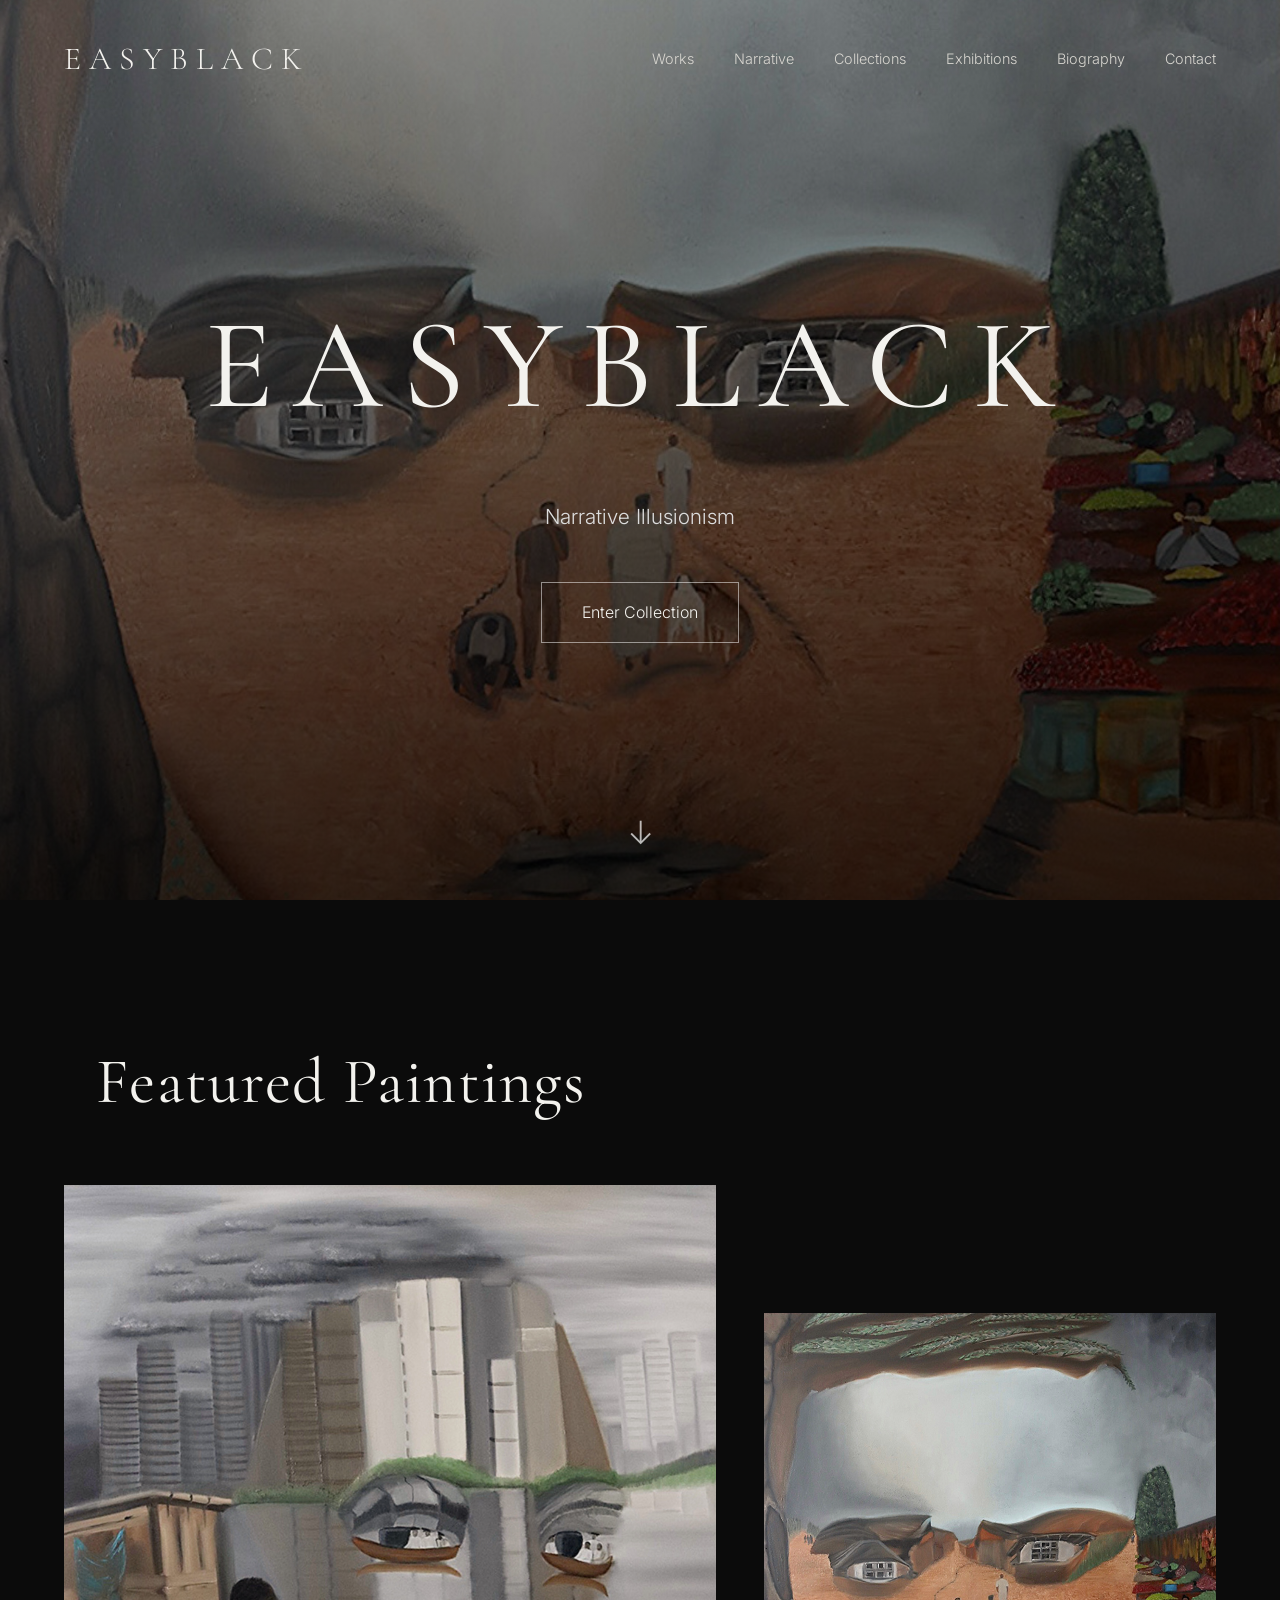
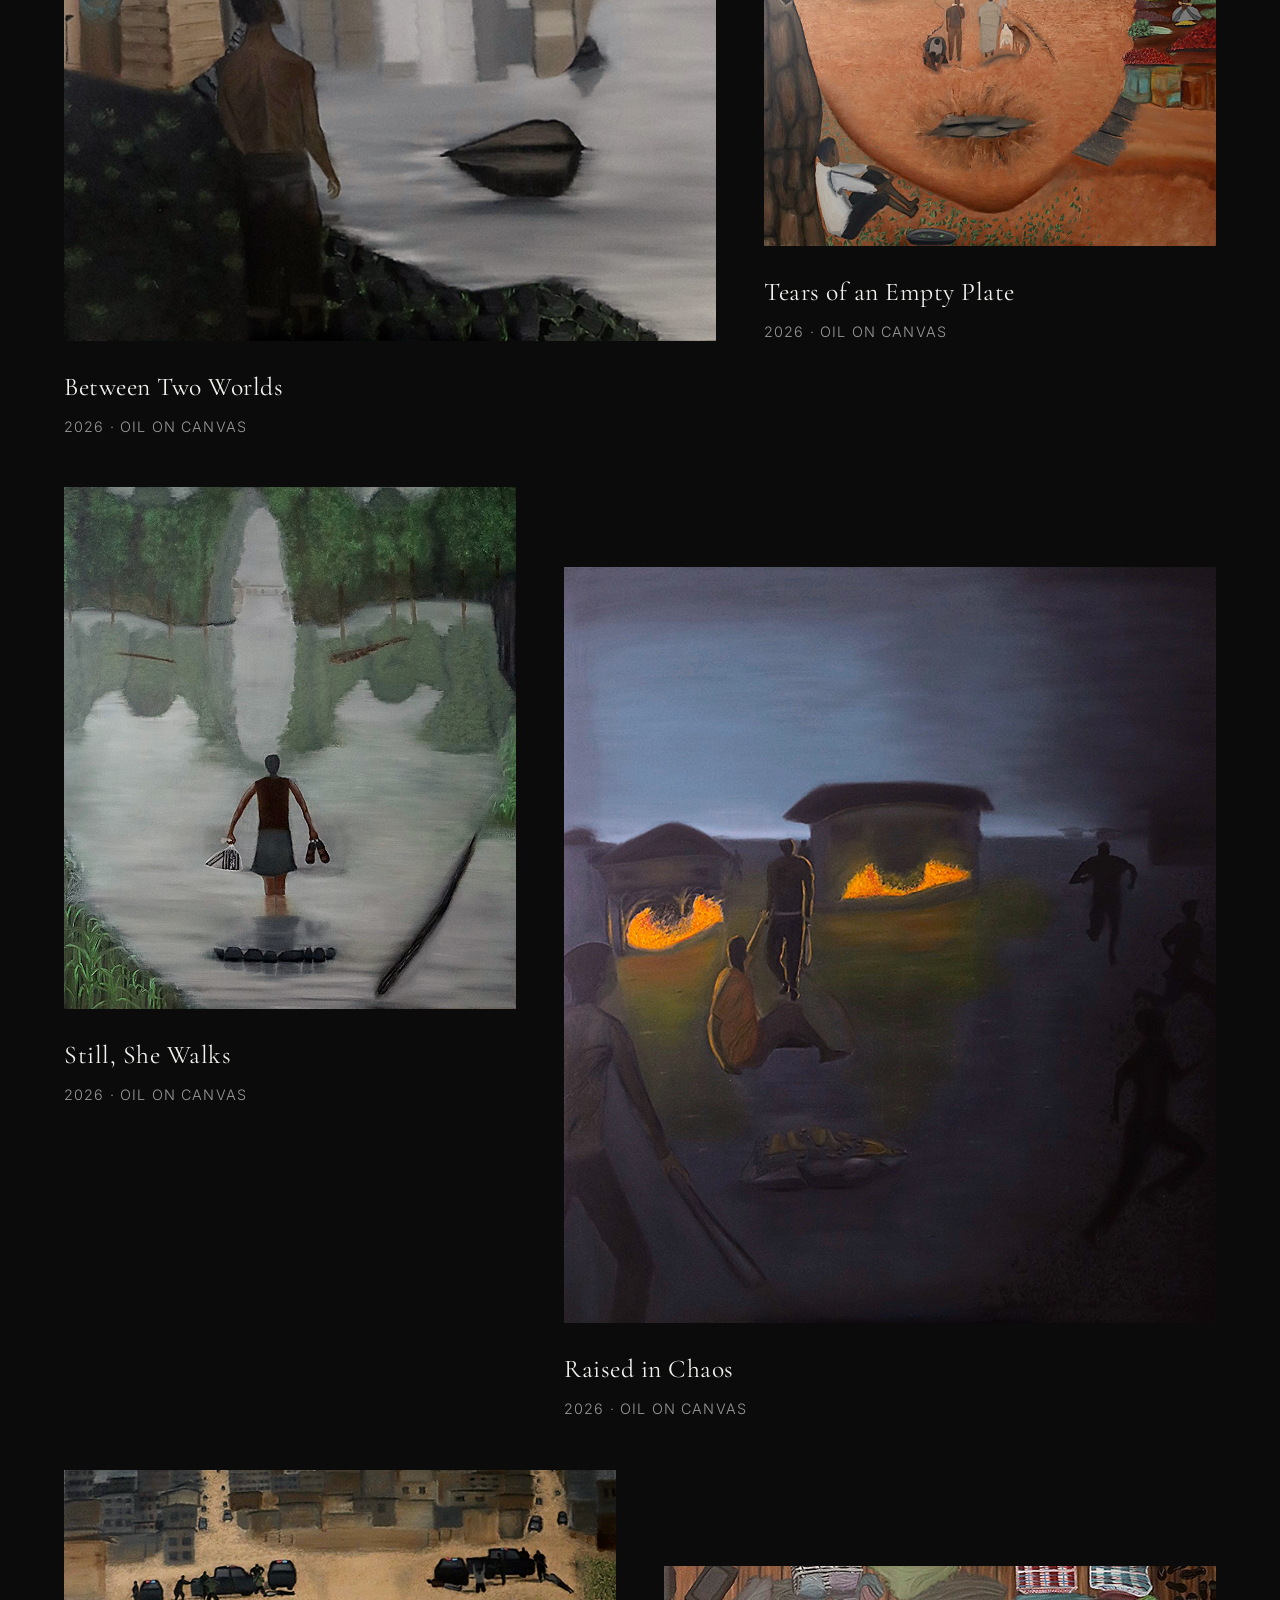
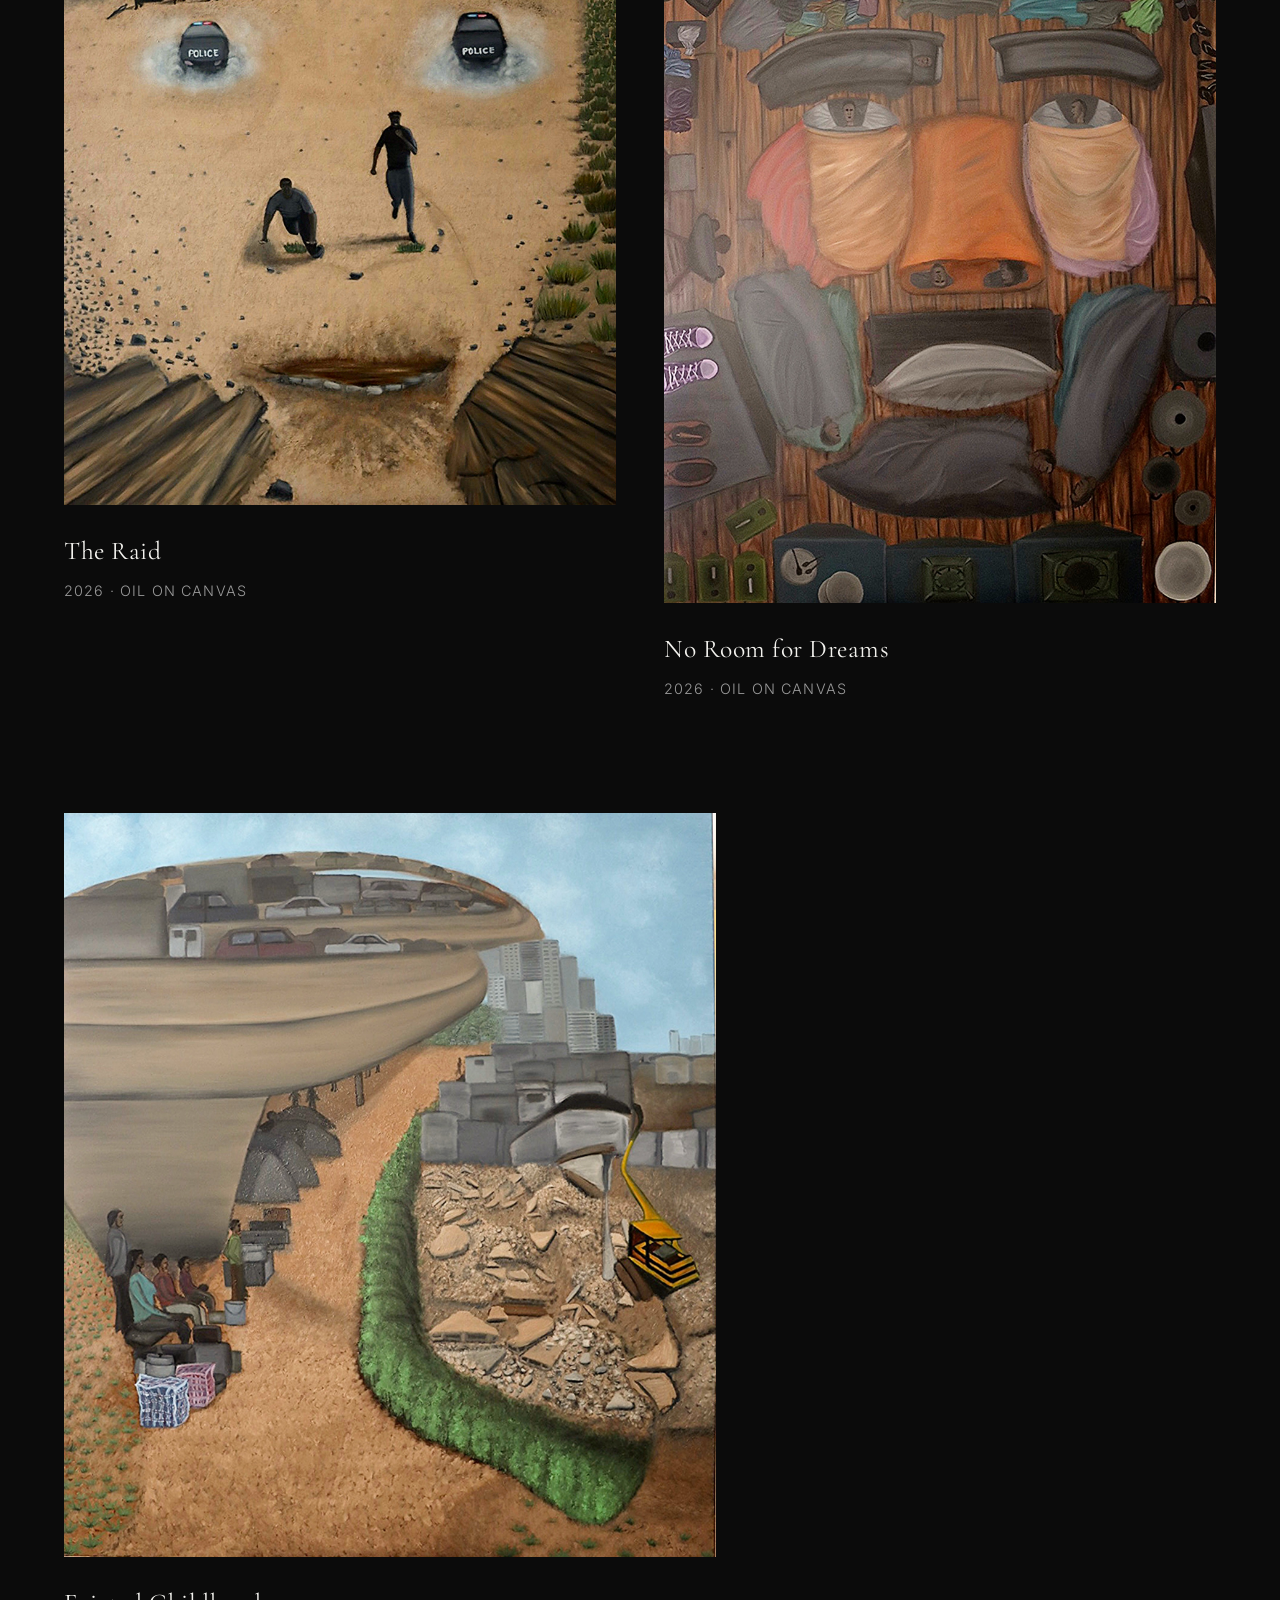
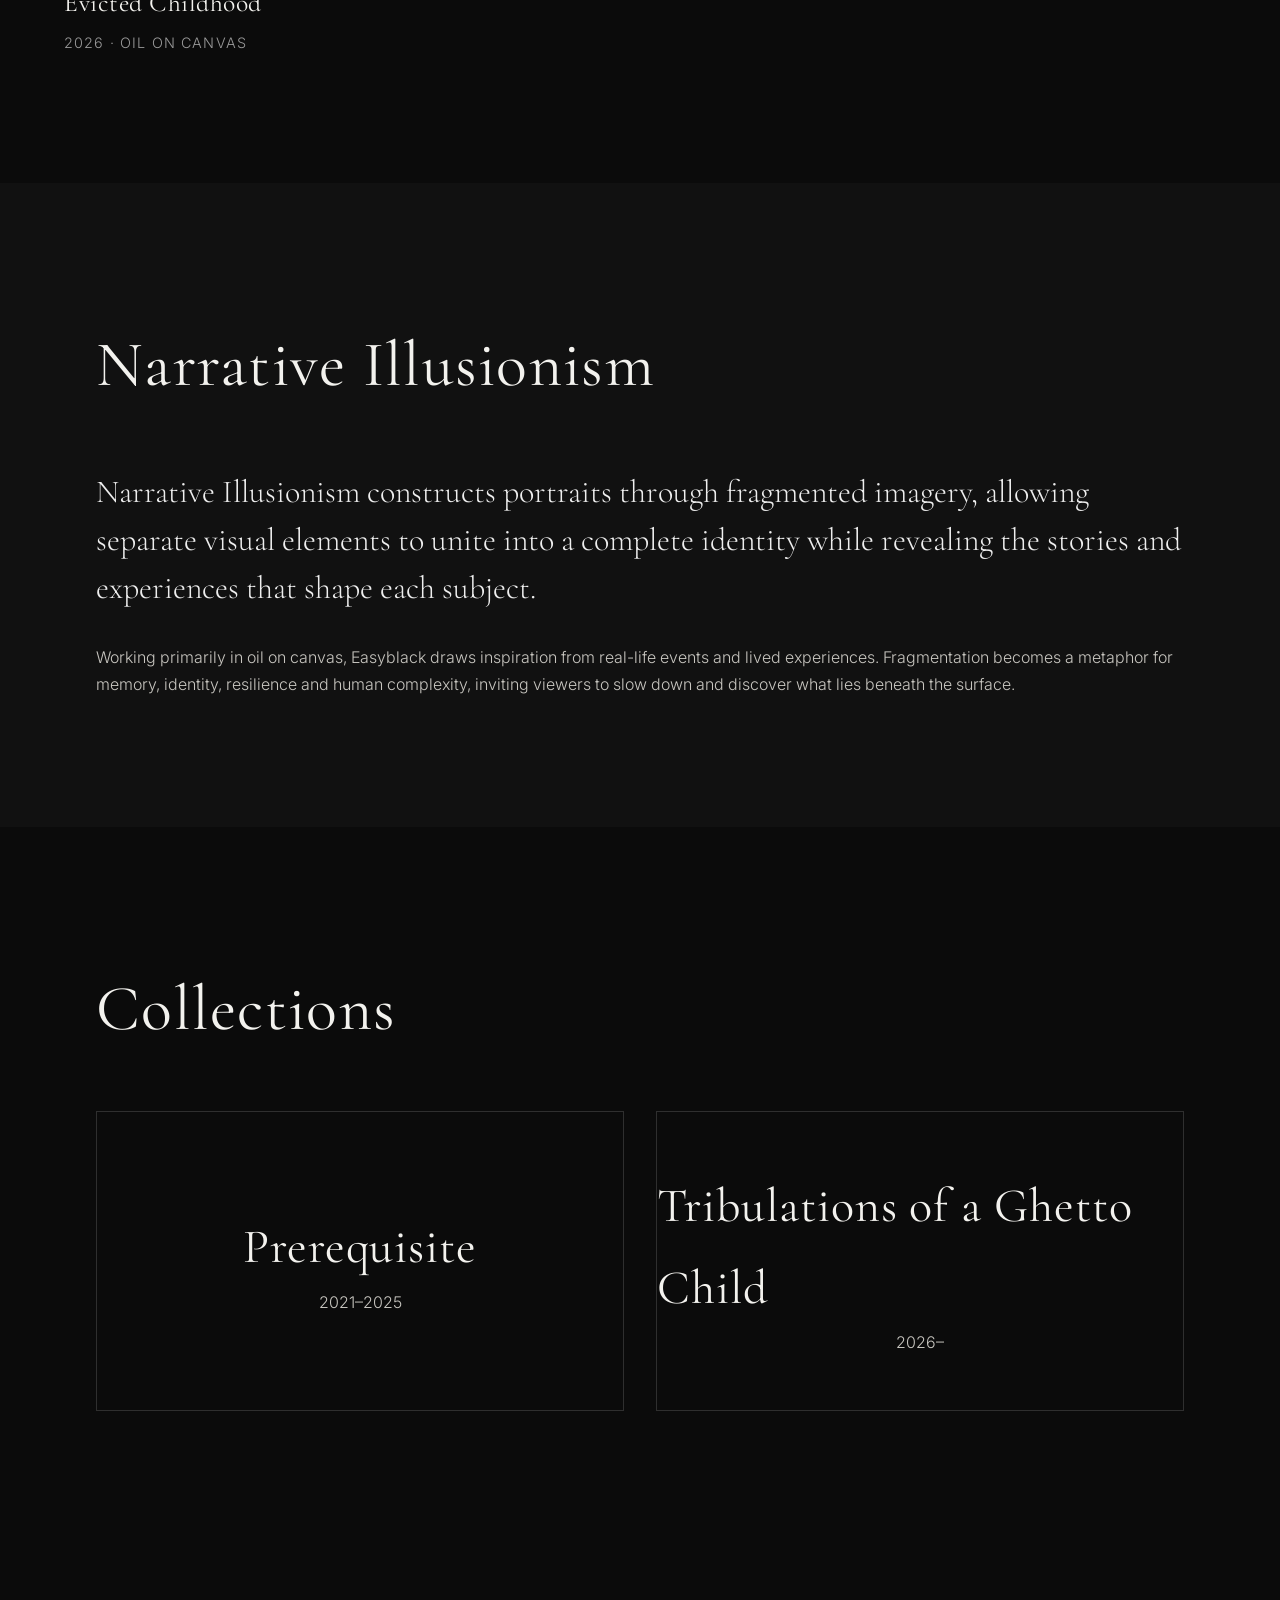
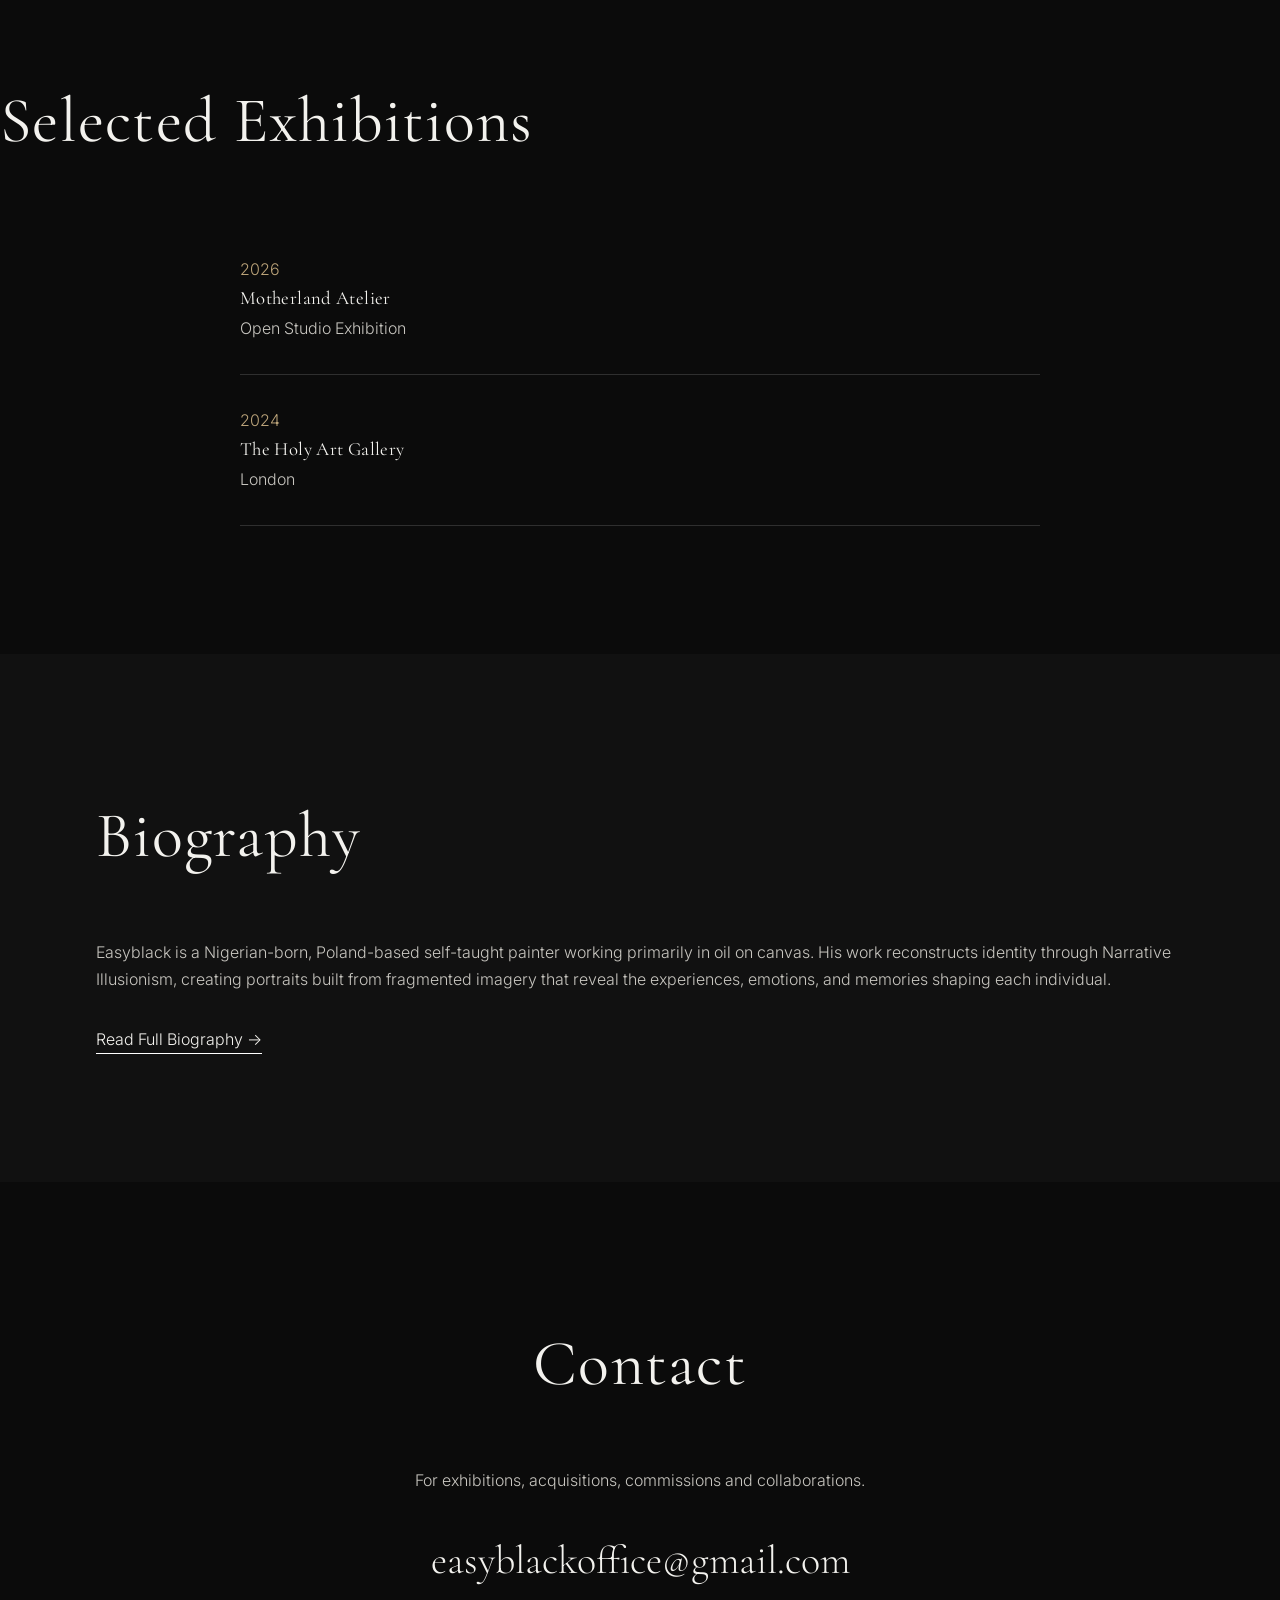
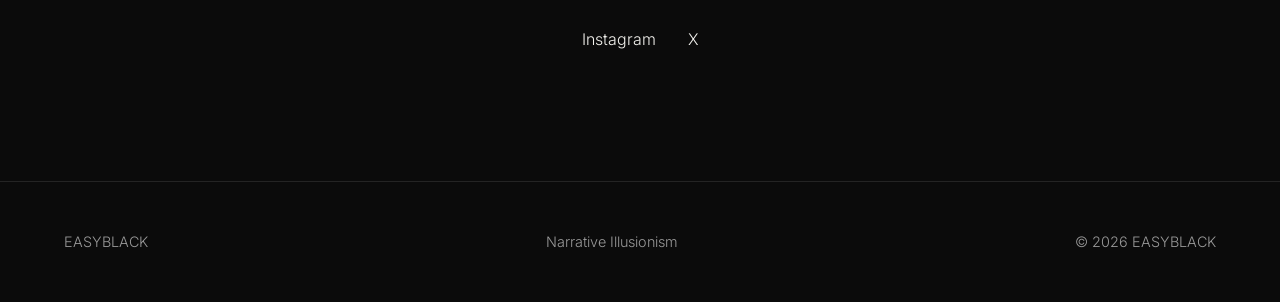
==== index.html @ 34eb658d "Add Open Graph metadata for social sharing" ====
<!DOCTYPE html>
<html lang="en">

<head>

    <meta charset="UTF-8">
    <meta name="viewport" content="width=device-width, initial-scale=1">

    <title>EASYBLACK | Narrative Illusionism</title>

    <meta name="description"
        content="Easyblack is a Nigerian-born, Poland-based contemporary painter whose practice explores identity through Narrative Illusionism.">

        <meta property="og:title"
content="EASYBLACK | Narrative Illusionism">

<meta property="og:description"
content="Explore the paintings of EASYBLACK, Nigerian-born artist and creator of Narrative Illusionism.">

<meta property="og:image"
content="https://easyblackoffice.com/assets/images/artist/easyblack-portrait.jpeg">

<meta property="og:url"
content="https://easyblackoffice.com">

<meta property="og:type"
content="website">


<meta name="twitter:card"
content="summary_large_image">

<meta name="twitter:title"
content="EASYBLACK | Narrative Illusionism">

<meta name="twitter:description"
content="Nigerian-born, Poland-based painter exploring identity, memory and human experience through oil on canvas.">

<meta name="twitter:image"
content="https://easyblackoffice.com/assets/images/artist/easyblack-portrait.jpeg">

    <meta name="author" content="Easyblack">

    <meta property="og:title" content="EASYBLACK">

    <meta property="og:description"
        content="Narrative Illusionism | Contemporary Oil Paintings">

    <meta property="og:image"
        content="assets/images/artworks/tribulations/tears-of-an-empty-plate.jpeg">

    <meta property="og:type" content="website">

    <link rel="preconnect" href="https://fonts.googleapis.com">

    <link rel="preconnect" href="https://fonts.gstatic.com" crossorigin>

    <link href="https://fonts.googleapis.com/css2?family=Cormorant+Garamond:wght@300;400;500;600;700&family=Inter:wght@300;400;500;600&display=swap"
        rel="stylesheet">

    <link rel="stylesheet" href="assets/css/style.css">

    <link rel="stylesheet" href="assets/css/gallery.css">

    <link rel="stylesheet" href="assets/css/animations.css">

    <link rel="stylesheet" href="assets/css/responsive.css">

</head>

<body>

<header class="site-header">

    <div class="header-inner">

        <a href="index.html" class="logo">
            EASYBLACK
        </a>

        <button class="menu-button" aria-label="Open Navigation">
            ☰
        </button>

        <nav class="main-nav">

            <a href="#featured">Works</a>

            <a href="#narrative">Narrative</a>

            <a href="#collections">Collections</a>

            <a href="#exhibitions">Exhibitions</a>

            <a href="#biography">Biography</a>

            <a href="#contact">Contact</a>

        </nav>

    </div>

</header>





<section class="hero">

    <picture>

        <source media="(max-width:700px)"
            srcset="assets/images/artworks/tribulations/tears-of-an-empty-plate.jpeg">

        <source media="(max-width:1200px)"
            srcset="assets/images/artworks/tribulations/tears-of-an-empty-plate.jpeg">

        <img
            src="assets/images/artworks/tribulations/tears-of-an-empty-plate.jpeg"
            alt="Tears of an Empty Plate by Easyblack">

    </picture>

    <div class="hero-overlay"></div>

    <div class="hero-content">

        <h1>EASYBLACK</h1>

        <p>Narrative Illusionism</p>

        <a href="#featured" class="hero-button">

            Enter Collection

        </a>

    </div>

</section>





<section
id="featured"
class="featured-section">

<div class="section-heading">

<h2>

Featured Paintings

</h2>

</div>

<div
id="featured-gallery"
class="featured-gallery">

<!-- generated automatically -->

</div>

</section>





<section
id="narrative"
class="narrative-section">

<div class="content">

<h2>

Narrative Illusionism

</h2>

<p class="lead">

Narrative Illusionism constructs portraits through fragmented imagery, allowing separate visual elements to unite into a complete identity while revealing the stories and experiences that shape each subject.

</p>

<p>

Working primarily in oil on canvas, Easyblack draws inspiration from real-life events and lived experiences. Fragmentation becomes a metaphor for memory, identity, resilience and human complexity, inviting viewers to slow down and discover what lies beneath the surface.

</p>

</div>

</section>





<section
id="collections"
class="collections-section">

<h2>

Collections

</h2>

<div class="collections-grid">

<a
class="collection-card"
href="collections/prerequisite.html">

<h3>

Prerequisite

</h3>

<p>

2021–2025

</p>

</a>

<a
class="collection-card"
href="collections/tribulations.html">

<h3>

Tribulations of a Ghetto Child

</h3>

<p>

2026–

</p>

</a>

</div>

</section>





<section
id="exhibitions"
class="exhibitions-section">

<h2>

Selected Exhibitions

</h2>

<div class="timeline">

<div class="timeline-item">

<span>2026</span>

<h3>

Motherland Atelier

</h3>

<p>

Open Studio Exhibition

</p>

</div>

<div class="timeline-item">

<span>2024</span>

<h3>

The Holy Art Gallery

</h3>

<p>

London

</p>

</div>

</div>

</section>





<section
id="biography"
class="biography-section">

<div class="content">

<h2>

Biography

</h2>

<p>

Easyblack is a Nigerian-born, Poland-based self-taught painter working primarily in oil on canvas. His work reconstructs identity through Narrative Illusionism, creating portraits built from fragmented imagery that reveal the experiences, emotions, and memories shaping each individual.

</p>

<a
href="about.html"
class="text-link">

Read Full Biography →

</a>

</div>

</section>





<section
id="contact"
class="contact-section">

<h2>

Contact

</h2>

<p>

For exhibitions, acquisitions, commissions and collaborations.

</p>

<a
class="email-link"
href="mailto:easyblackoffice@gmail.com">

easyblackoffice@gmail.com

</a>

<div class="social-links">

<a
href="https://instagram.com/easyblackoffice"
target="_blank">

Instagram

</a>

<a
href="https://x.com/easyblackoffice"
target="_blank">

X

</a>

</div>

</section>





<footer>

<div class="footer-inner">

<div>

EASYBLACK

</div>

<div>

Narrative Illusionism

</div>

<div>

© 2026 EASYBLACK

</div>

</div>

</footer>

<script src="assets/js/artworks.js"></script>

<script src="assets/js/gallery.js"></script>

<script src="assets/js/app.js"></script>

</body>

</html>
---- assets/css/style.css ----
/* =========================================

   EASYBLACK
   Narrative Illusionism

   Core Stylesheet

========================================= */


/* =========================================
   RESET
========================================= */


* {

    margin: 0;

    padding: 0;

    box-sizing: border-box;

}


html {

    scroll-behavior: smooth;

}


body {

    background: #0B0B0B;

    color: #F3F2EE;

    font-family: "Inter", sans-serif;

    font-weight: 300;

    line-height: 1.7;

    overflow-x: hidden;

}


img {

    max-width: 100%;

    display: block;

}


a {

    color: inherit;

    text-decoration: none;

}


h1,
h2,
h3 {

    font-family: "Cormorant Garamond", serif;

    font-weight: 400;

    letter-spacing: 0.02em;

}


h2 {

    font-size: clamp(2.5rem, 5vw, 4rem);

    margin-bottom: 3rem;

}


p {

    color: #C8C6C0;

}





/* =========================================
   GLOBAL LAYOUT
========================================= */


.content {

    width: min(1100px, 85%);

    margin: auto;

}


section {

    padding: 8rem 0;

}


.section-heading {

    width: min(1100px, 85%);

    margin: auto;

}





/* =========================================
   HEADER
========================================= */


.site-header {

    position: fixed;

    top: 0;

    width: 100%;

    z-index: 1000;

    padding: 2rem 5%;

    transition: .5s ease;

}


.header-inner {

    display: flex;

    justify-content: space-between;

    align-items: center;

}



.logo {

    font-family:
    "Cormorant Garamond",
    serif;

    font-size: 2rem;

    letter-spacing: .25em;

}



.main-nav {

    display: flex;

    gap: 2.5rem;

}


.main-nav a {

    font-size: .9rem;

    color: #D8D6D0;

    transition: .3s ease;

}


.main-nav a:hover {

    color: white;

}





.menu-button {

    display:none;

    background:none;

    border:none;

    color:white;

    font-size:1.5rem;

}







/* =========================================
   HERO
========================================= */


.hero {

    height:100vh;

    position:relative;

    display:flex;

    align-items:center;

    justify-content:center;

    overflow:hidden;

}



.hero img {

    position:absolute;

    inset:0;

    width:100%;

    height:100%;

    object-fit:cover;

    animation:

    heroZoom 20s infinite alternate;

}



.hero-overlay {

    position:absolute;

    inset:0;

    background:

    linear-gradient(

    rgba(0,0,0,.35),

    rgba(0,0,0,.75)

    );

}



.hero-content {

    position:relative;

    text-align:center;

    z-index:2;

}



.hero-content h1 {

    font-size:

    clamp(4rem,10vw,9rem);

    letter-spacing:.15em;

}



.hero-content p {

    font-size:1.3rem;

    margin:1.5rem 0 3rem;

    color:#ddd;

}



.hero-button {

    border:1px solid rgba(255,255,255,.5);

    padding:1rem 2.5rem;

    display:inline-block;

    transition:.4s ease;

}



.hero-button:hover {

    background:white;

    color:black;

}






/* =========================================
   FEATURED SECTION
========================================= */


.featured-section {

    background:#0B0B0B;

}



.featured-gallery {

    width:90%;

    margin:auto;

}





/* =========================================
   NARRATIVE SECTION
========================================= */


.narrative-section {

    background:#111111;

}



.narrative-section .lead {

    font-family:

    "Cormorant Garamond",
    serif;

    font-size:2rem;

    line-height:1.5;

    color:#EEE;

    margin-bottom:2rem;

}





/* =========================================
   COLLECTIONS
========================================= */


.collections-section {

    width:85%;

    margin:auto;

}



.collections-grid {

    display:grid;

    grid-template-columns:

    repeat(2,1fr);

    gap:2rem;

}



.collection-card {

    min-height:300px;

    border:

    1px solid rgba(255,255,255,.15);

    display:flex;

    flex-direction:column;

    justify-content:center;

    align-items:center;

    transition:.5s ease;

}



.collection-card:hover {

    background:#151515;

    transform:translateY(-10px);

}



.collection-card h3 {

    font-size:3rem;

}





/* =========================================
   EXHIBITIONS
========================================= */


.timeline {

    width:min(800px,85%);

    margin:auto;

}



.timeline-item {

    padding:

    2rem 0;

    border-bottom:

    1px solid rgba(255,255,255,.15);

}



.timeline-item span {

    color:#BCA47A;

}





/* =========================================
   BIOGRAPHY
========================================= */


.biography-section {

    background:#111;

}



.text-link {

    display:inline-block;

    margin-top:2rem;

    border-bottom:1px solid white;

}





/* =========================================
   CONTACT
========================================= */


.contact-section {

    text-align:center;

}



.email-link {

    display:block;

    margin:2rem;

    font-family:

    "Cormorant Garamond",
    serif;

    font-size:2.5rem;

}



.social-links {

    display:flex;

    justify-content:center;

    gap:2rem;

}





/* =========================================
   FOOTER
========================================= */


footer {

    border-top:

    1px solid rgba(255,255,255,.1);

    padding:3rem 5%;

}



.footer-inner {

    display:flex;

    justify-content:space-between;

    color:#999;

    font-size:.9rem;

}






/* =========================================
   ANIMATION
========================================= */


@keyframes heroZoom {


from {

transform:scale(1);

}


to {

transform:scale(1.08);

}


}
---- assets/css/gallery.css ----
/* =========================================

   EASYBLACK
   Artwork Gallery System

========================================= */



/* =========================================
   FEATURED GALLERY GRID
========================================= */


.featured-gallery {

    display:grid;

    grid-template-columns:

    repeat(12, 1fr);

    gap:3rem;

    align-items:start;

}





/* =========================================
   ARTWORK CARD
========================================= */


.artwork-card {

    position:relative;

    overflow:hidden;

}



/*
    Create editorial rhythm

    First artwork:
    large feature

*/


.artwork-card:nth-child(1) {

    grid-column:

    span 7;

}



/*
    Second artwork
*/

.artwork-card:nth-child(2) {

    grid-column:

    span 5;

    margin-top:8rem;

}



/*
    Third artwork
*/

.artwork-card:nth-child(3) {

    grid-column:

    span 5;

}



/*
    Fourth artwork
*/

.artwork-card:nth-child(4) {

    grid-column:

    span 7;

    margin-top:5rem;

}



/*
    Fifth artwork
*/

.artwork-card:nth-child(5) {

    grid-column:

    span 6;

}



/*
    Sixth artwork
*/

.artwork-card:nth-child(6) {

    grid-column:

    span 6;

    margin-top:6rem;

}

/*
    Seventh artwork
*/

.artwork-card:nth-child(7) {

    grid-column:

    span 7;

    margin-top:4rem;

}






/* =========================================
   IMAGE CONTAINER
========================================= */


.artwork-image {

    overflow:hidden;

    background:#111;

}



.artwork-image img {

    width:100%;

    height:auto;

    transition:

    transform 1.2s cubic-bezier(.2,.8,.2,1),

    opacity .8s ease;

}



/*
    Gallery interaction

*/


.artwork-link:hover img {

    transform:scale(1.04);

    opacity:.85;

}






/* =========================================
   ARTWORK INFORMATION
========================================= */


.artwork-details {

    padding-top:1.5rem;

}



.artwork-details h3 {

    font-size:

    clamp(1.5rem,2vw,2rem);

    margin-bottom:.4rem;

}



.artwork-details p {

    font-size:.9rem;

    letter-spacing:.08em;

    text-transform:uppercase;

    color:#999;

}






/* =========================================
   IMAGE REVEAL EFFECT

========================================= */


.artwork-card {

    opacity:0;

    transform:

    translateY(40px);

    transition:

    opacity 1s ease,

    transform 1s ease;

}



.artwork-card.visible {

    opacity:1;

    transform:

    translateY(0);

}






/* =========================================
   ARTWORK HOVER TITLE EFFECT

========================================= */


.artwork-link {

    display:block;

}



.artwork-details {

    transition:

    transform .5s ease;

}



.artwork-link:hover .artwork-details {

    transform:

    translateY(-5px);

}





/* =========================================
   MOBILE OVERRIDE

========================================= */


@media(max-width:900px){


.featured-gallery {

    display:grid;

    grid-template-columns:

    1fr;

    gap:4rem;

}



.artwork-card,
.artwork-card:nth-child(n) {

    grid-column:

    span 1;

    margin-top:0;

}


}
---- assets/css/animations.css ----
/* =========================================

   EASYBLACK
   Animation System

   Narrative Illusionism

========================================= */



/* =========================================
   PAGE INTRODUCTION
========================================= */


body {

    animation:

    pageReveal 1.2s ease forwards;

}



@keyframes pageReveal {

    from {

        opacity:0;

    }


    to {

        opacity:1;

    }

}





/* =========================================
   HERO TEXT REVEAL
========================================= */


.hero-content h1 {

    animation:

    fadeUp 1.5s ease forwards;

    animation-delay:.4s;

    opacity:0;

}



.hero-content p {

    animation:

    fadeUp 1.5s ease forwards;

    animation-delay:.8s;

    opacity:0;

}



.hero-button {

    animation:

    fadeUp 1.5s ease forwards;

    animation-delay:1.2s;

    opacity:0;

}





/* =========================================
   GENERAL REVEAL ANIMATION
========================================= */


@keyframes fadeUp {


from {

    opacity:0;

    transform:

    translateY(40px);

}



to {

    opacity:1;

    transform:

    translateY(0);

}


}





/* =========================================
   SECTION HEADINGS
========================================= */


.section-heading h2,
.narrative-section h2,
.collections-section h2,
.exhibitions-section h2,
.biography-section h2,
.contact-section h2 {


    opacity:0;

    transform:

    translateY(30px);

    transition:

    opacity 1s ease,

    transform 1s ease;

}



.section-heading h2.visible,
.narrative-section h2.visible,
.collections-section h2.visible,
.exhibitions-section h2.visible,
.biography-section h2.visible,
.contact-section h2.visible {


    opacity:1;

    transform:

    translateY(0);

}





/* =========================================
   SLOW IMAGE MOVEMENT

   Gallery atmosphere

========================================= */


.artwork-image {

    overflow:hidden;

}



.artwork-image img {

    transform:

    scale(1);

}



.artwork-link:hover .artwork-image img {


    transform:

    scale(1.03);


}





/* =========================================
   COLLECTION CARD MOTION
========================================= */


.collection-card {


    transition:

    transform .8s ease,

    background .8s ease;


}



.collection-card:hover {


    transform:

    translateY(-12px);


}





/* =========================================
   LINK UNDERLINE EFFECT

========================================= */


.main-nav a,
.text-link,
.social-links a {


    position:relative;


}



.main-nav a::after,
.text-link::after,
.social-links a::after {


    content:"";

    position:absolute;

    left:0;

    bottom:-5px;

    width:0;

    height:1px;

    background:white;

    transition:

    width .5s ease;


}



.main-nav a:hover::after,
.text-link:hover::after,
.social-links a:hover::after {


    width:100%;


}





/* =========================================
   HERO IMAGE MOTION

========================================= */


.hero img {


    animation:

    slowZoom 25s ease-in-out infinite alternate;


}



@keyframes slowZoom {


from {


    transform:

    scale(1);


}



to {


    transform:

    scale(1.08);


}


}





/* =========================================
   SCROLL INDICATOR

========================================= */


.hero::after {


    content:"↓";

    position:absolute;

    bottom:40px;

    left:50%;

    transform:

    translateX(-50%);


    font-size:2rem;

    color:#fff;

    opacity:.7;


    animation:

    scrollMove 2s infinite;


}




@keyframes scrollMove {


0% {


    transform:

    translate(-50%,0);


    opacity:.4;


}



50% {


    transform:

    translate(-50%,10px);


    opacity:1;


}



100% {


    transform:

    translate(-50%,0);


    opacity:.4;


}


}






/* =========================================
   REDUCED MOTION ACCESSIBILITY

========================================= */


@media(prefers-reduced-motion:reduce){


*,
*::before,
*::after {


    animation-duration:.01ms!important;

    animation-iteration-count:1!important;

    transition-duration:.01ms!important;


}


}
---- assets/css/responsive.css ----
/* =========================================

   EASYBLACK
   Responsive Design System

========================================= */



/* =========================================
   TABLETS
========================================= */


@media (max-width: 1100px) {


    .main-nav {

        gap:1.5rem;

    }



    .main-nav a {

        font-size:.8rem;

    }



    .hero-content h1 {

        letter-spacing:.1em;

    }



    .collections-grid {

        gap:1.5rem;

    }



}






/* =========================================
   MOBILE NAVIGATION
========================================= */


@media (max-width: 850px) {


    .site-header {

        padding:1.5rem 6%;

    }



    .menu-button {

        display:block;

        cursor:pointer;

    }



    .main-nav {


        position:absolute;

        top:100%;

        left:0;

        width:100%;

        background:#0B0B0B;

        display:flex;

        flex-direction:column;

        align-items:center;

        gap:2rem;

        padding:3rem 0;


        opacity:0;

        pointer-events:none;

        transform:translateY(-20px);

        transition:.5s ease;


    }



    .main-nav.active {


        opacity:1;

        pointer-events:auto;

        transform:translateY(0);


    }





    .logo {

        font-size:1.6rem;

    }





}





/* =========================================
   MOBILE HERO
========================================= */


@media(max-width:700px){


    .hero {


        height:100svh;

    }



    .hero-content {


        width:90%;

    }



    .hero-content h1 {


        font-size:

        clamp(3rem,16vw,5rem);


        letter-spacing:.08em;


    }



    .hero-content p {


        font-size:1rem;


    }



    .hero-button {


        padding:

        .9rem 2rem;


    }



}





/* =========================================
   MOBILE SECTIONS
========================================= */


@media(max-width:700px){


    section {


        padding:5rem 0;


    }



    h2 {


        font-size:2.5rem;


    }



    .content,
    .section-heading {


        width:88%;


    }



    .narrative-section .lead {


        font-size:1.6rem;


    }


}






/* =========================================
   MOBILE COLLECTIONS
========================================= */


@media(max-width:700px){


    .collections-section {


        width:88%;


    }



    .collections-grid {


        grid-template-columns:1fr;


    }



    .collection-card {


        min-height:220px;


    }



    .collection-card h3 {


        font-size:2.2rem;


        text-align:center;


    }



}





/* =========================================
   MOBILE CONTACT
========================================= */


@media(max-width:700px){


    .email-link {


        font-size:1.8rem;


        word-break:break-word;


    }



    .social-links {


        flex-direction:column;


        gap:1rem;


    }


}





/* =========================================
   SMALL PHONES
========================================= */


@media(max-width:400px){


    .logo {


        font-size:1.3rem;


    }



    .hero-content h1 {


        font-size:2.8rem;


    }



    .hero-content p {


        font-size:.9rem;


    }



}
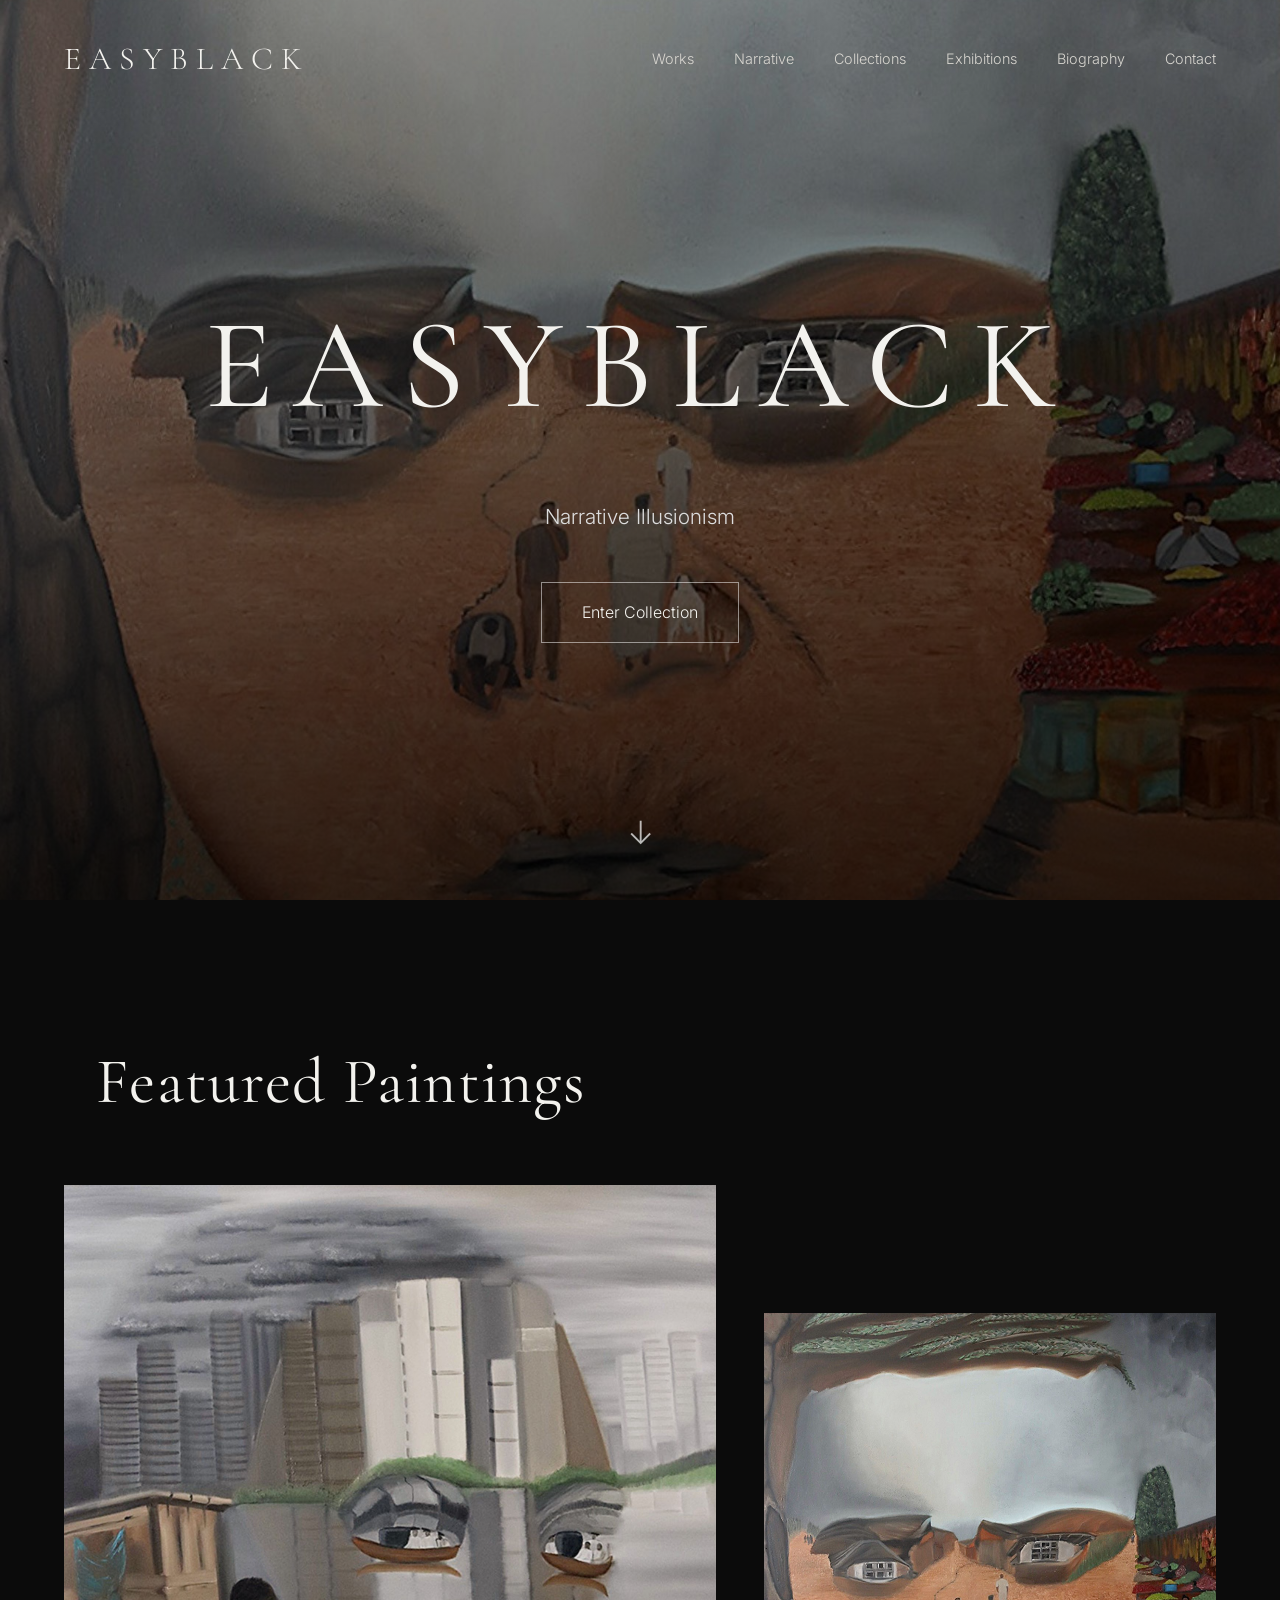
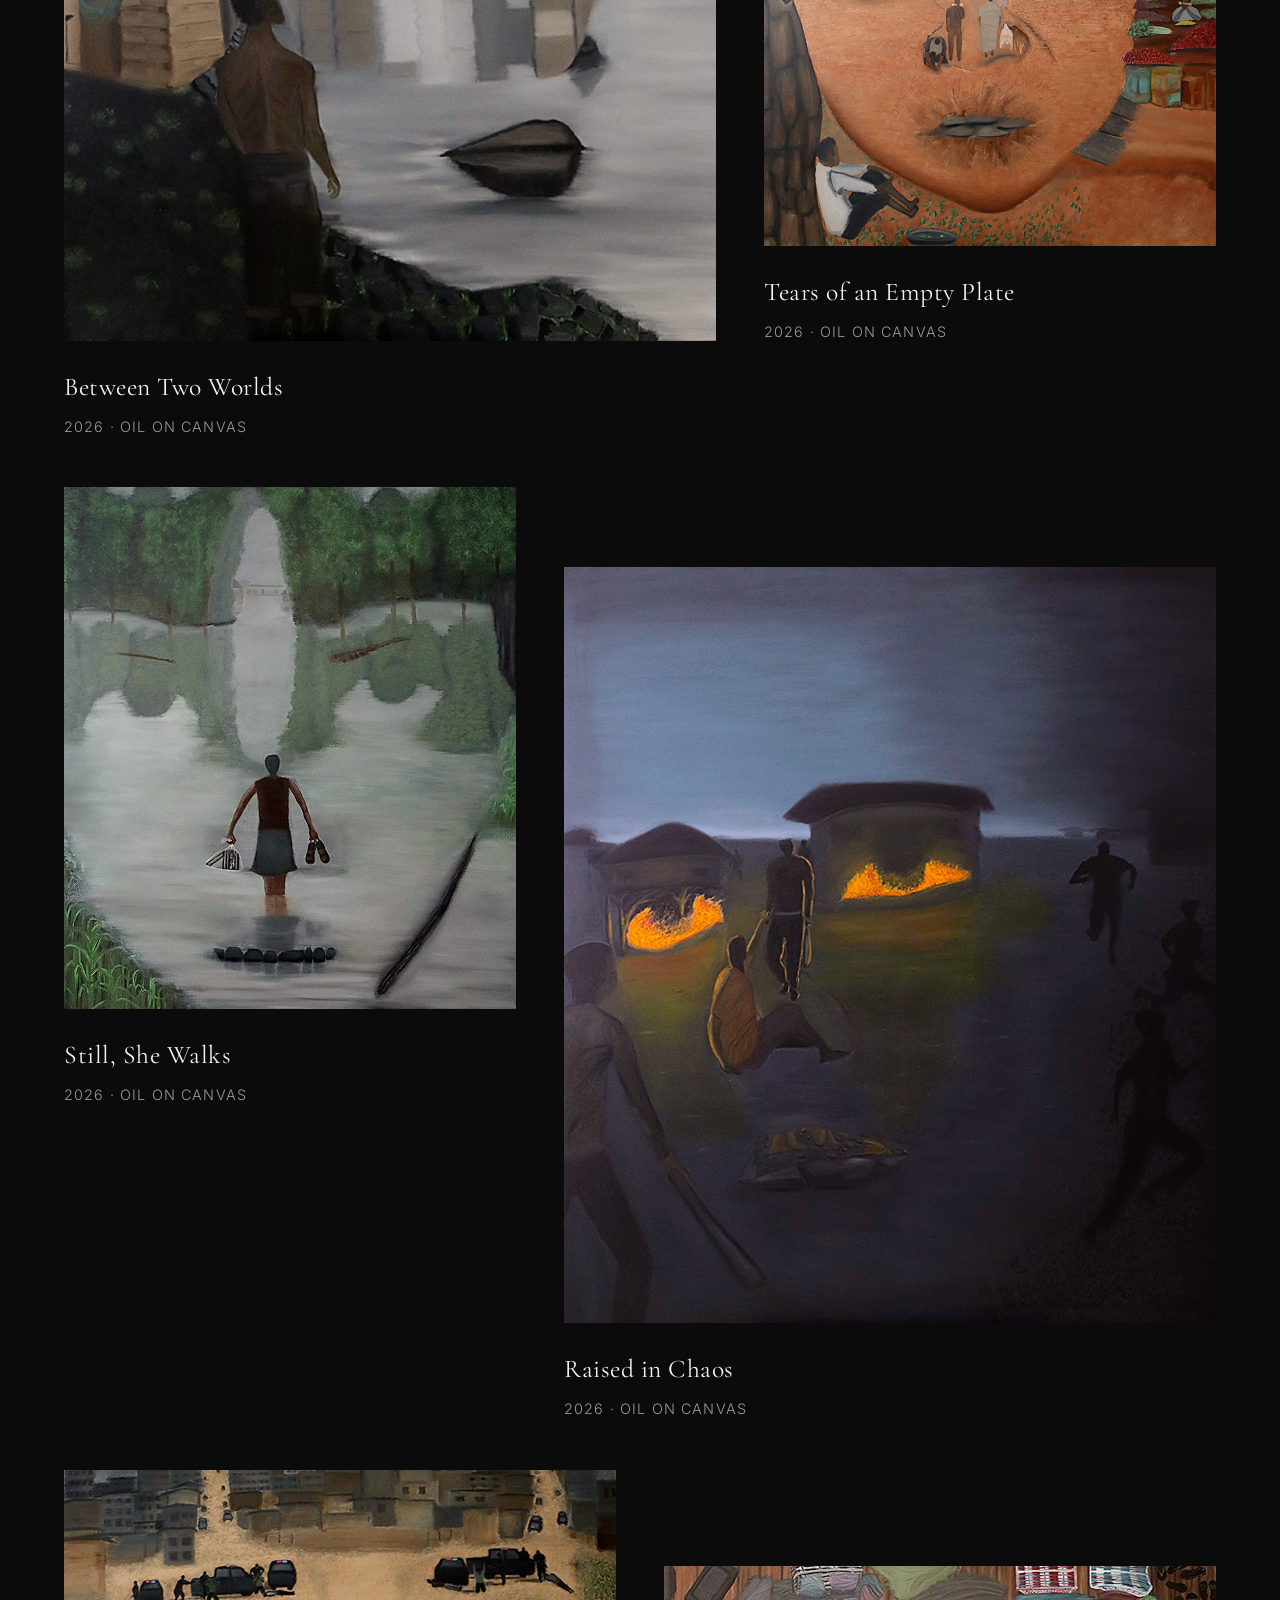
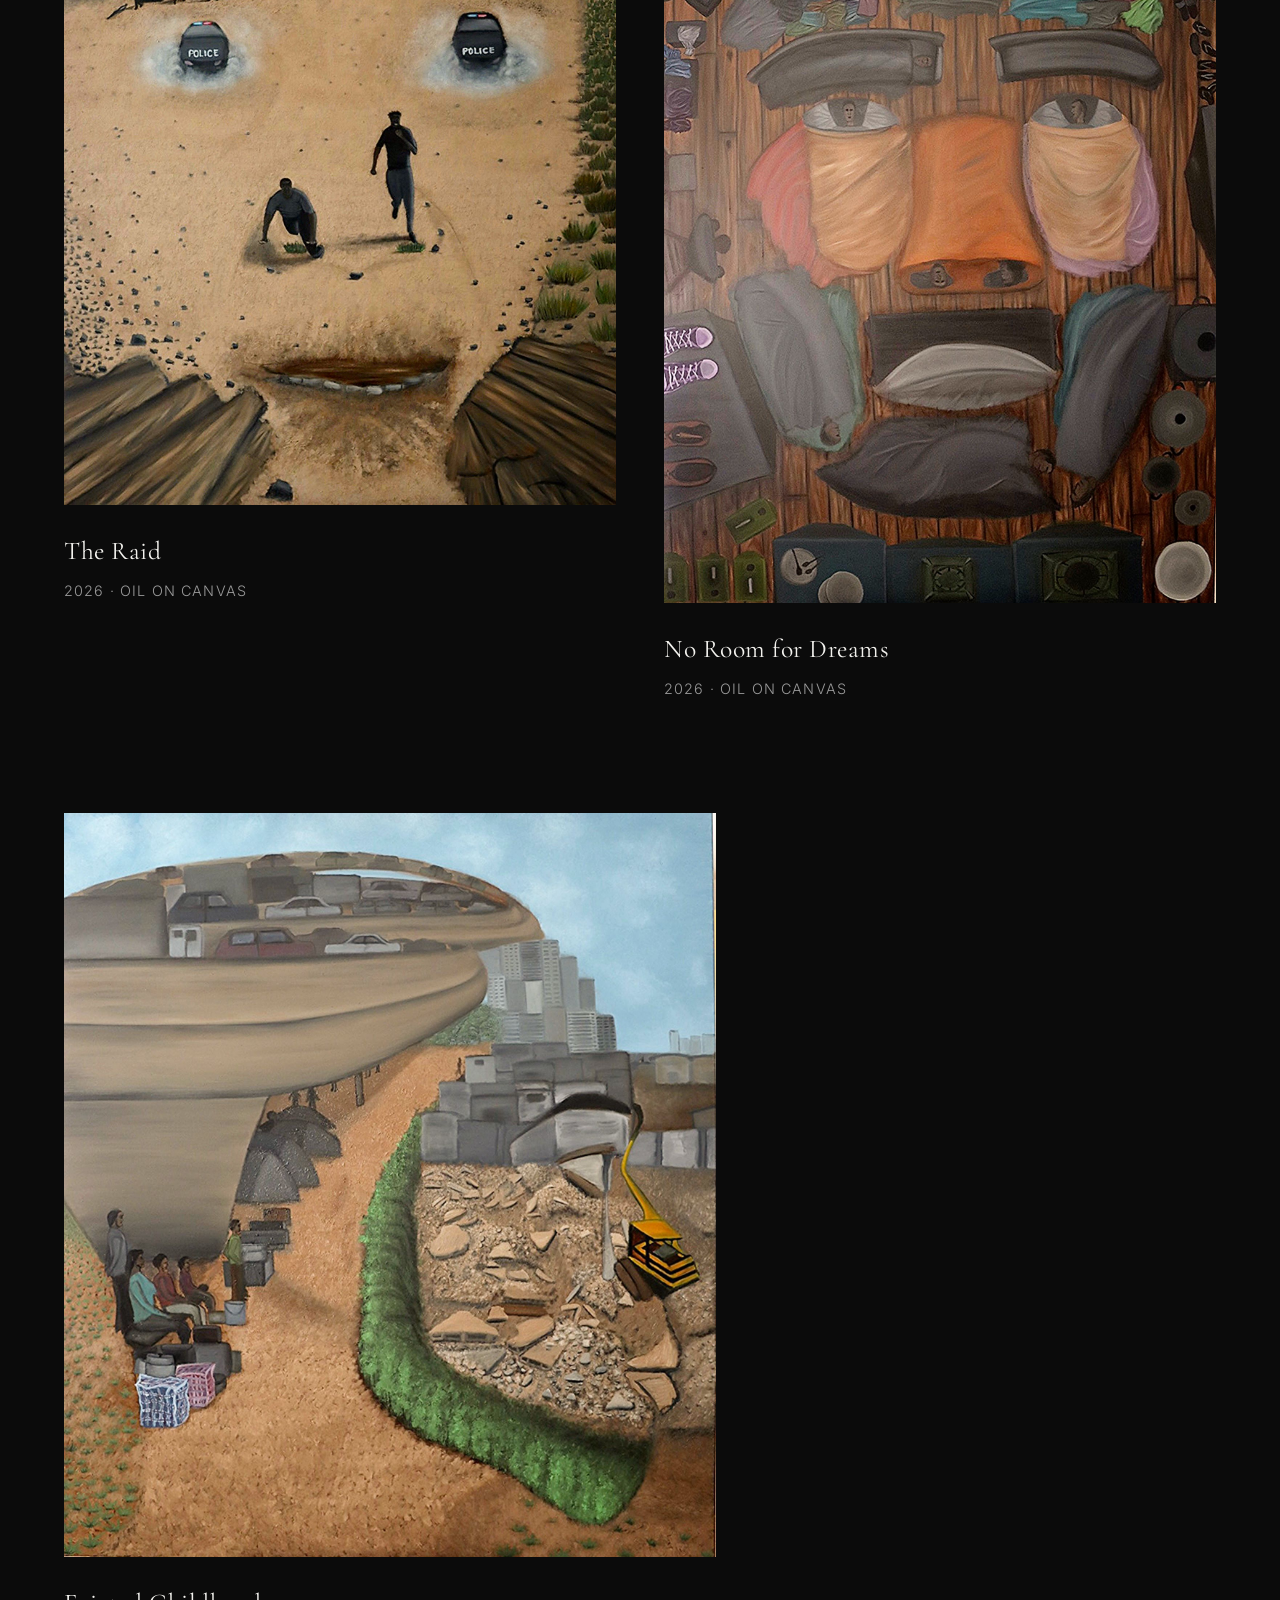
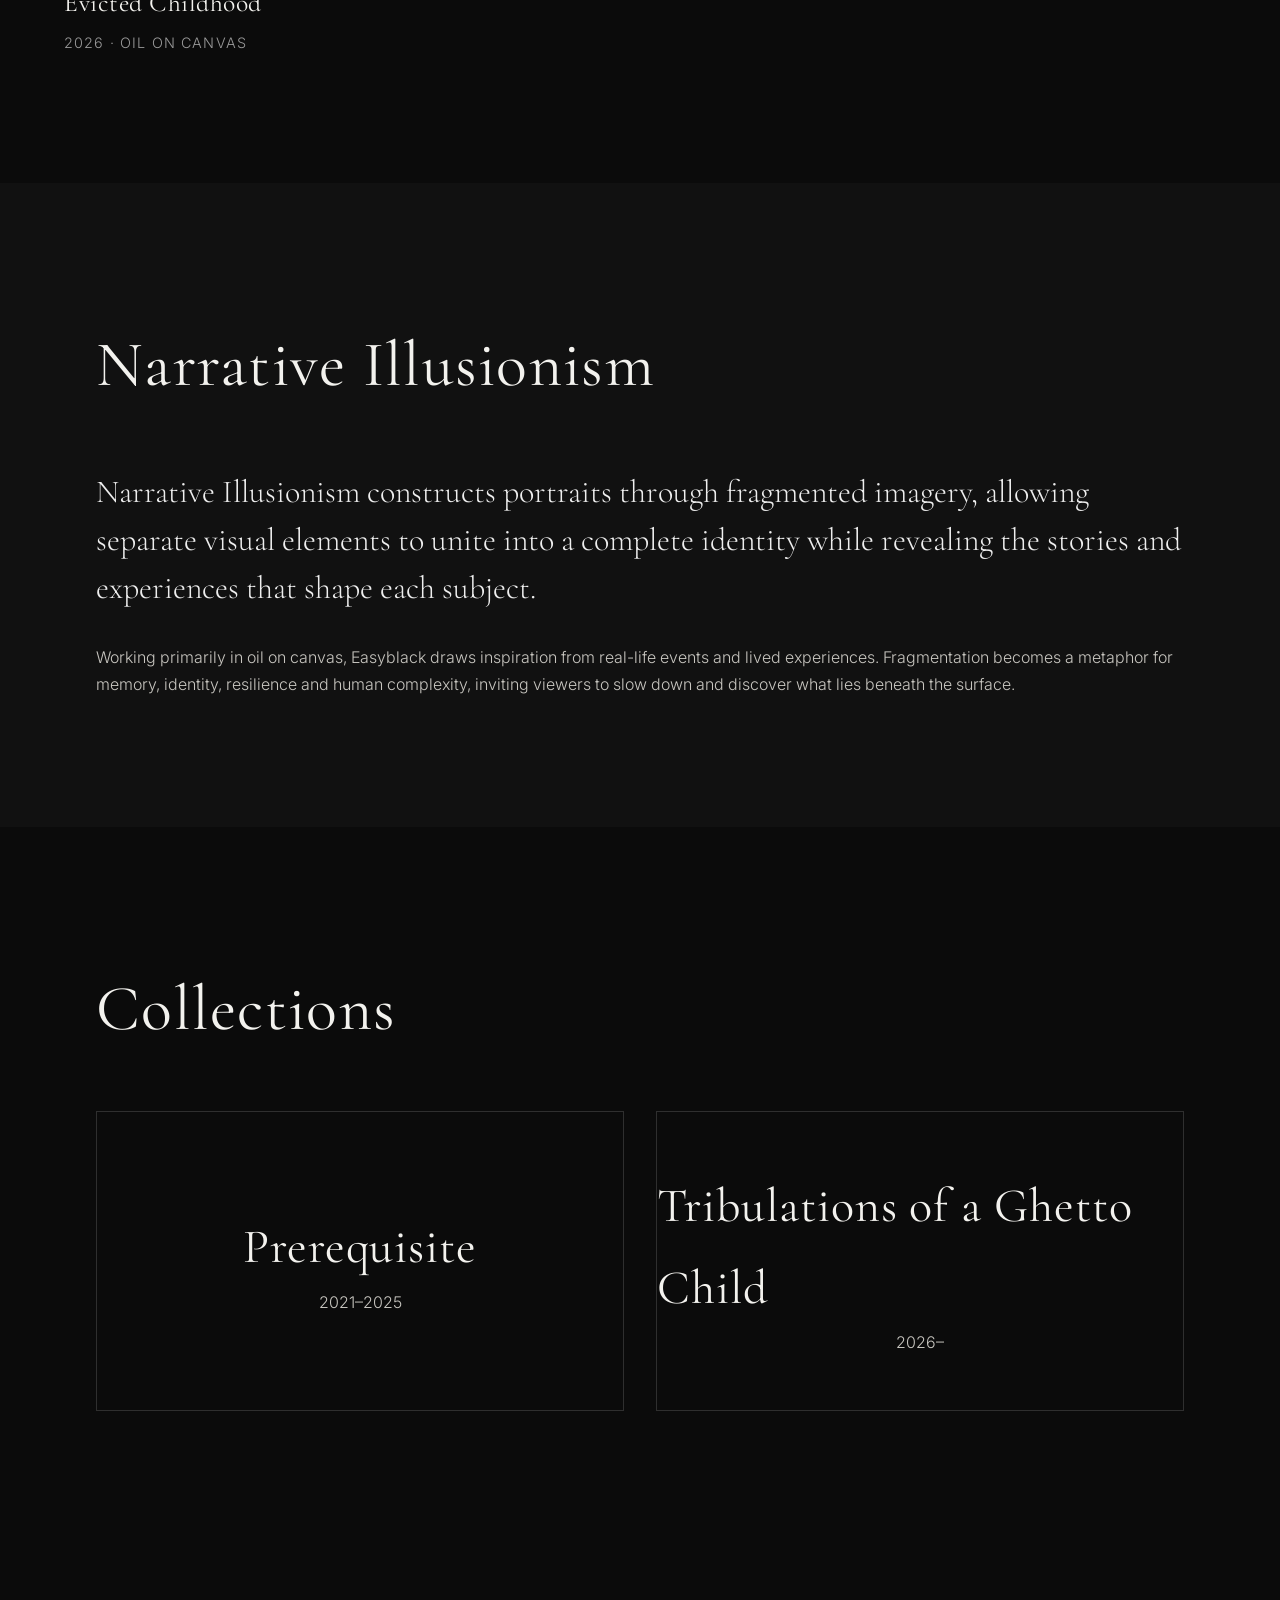
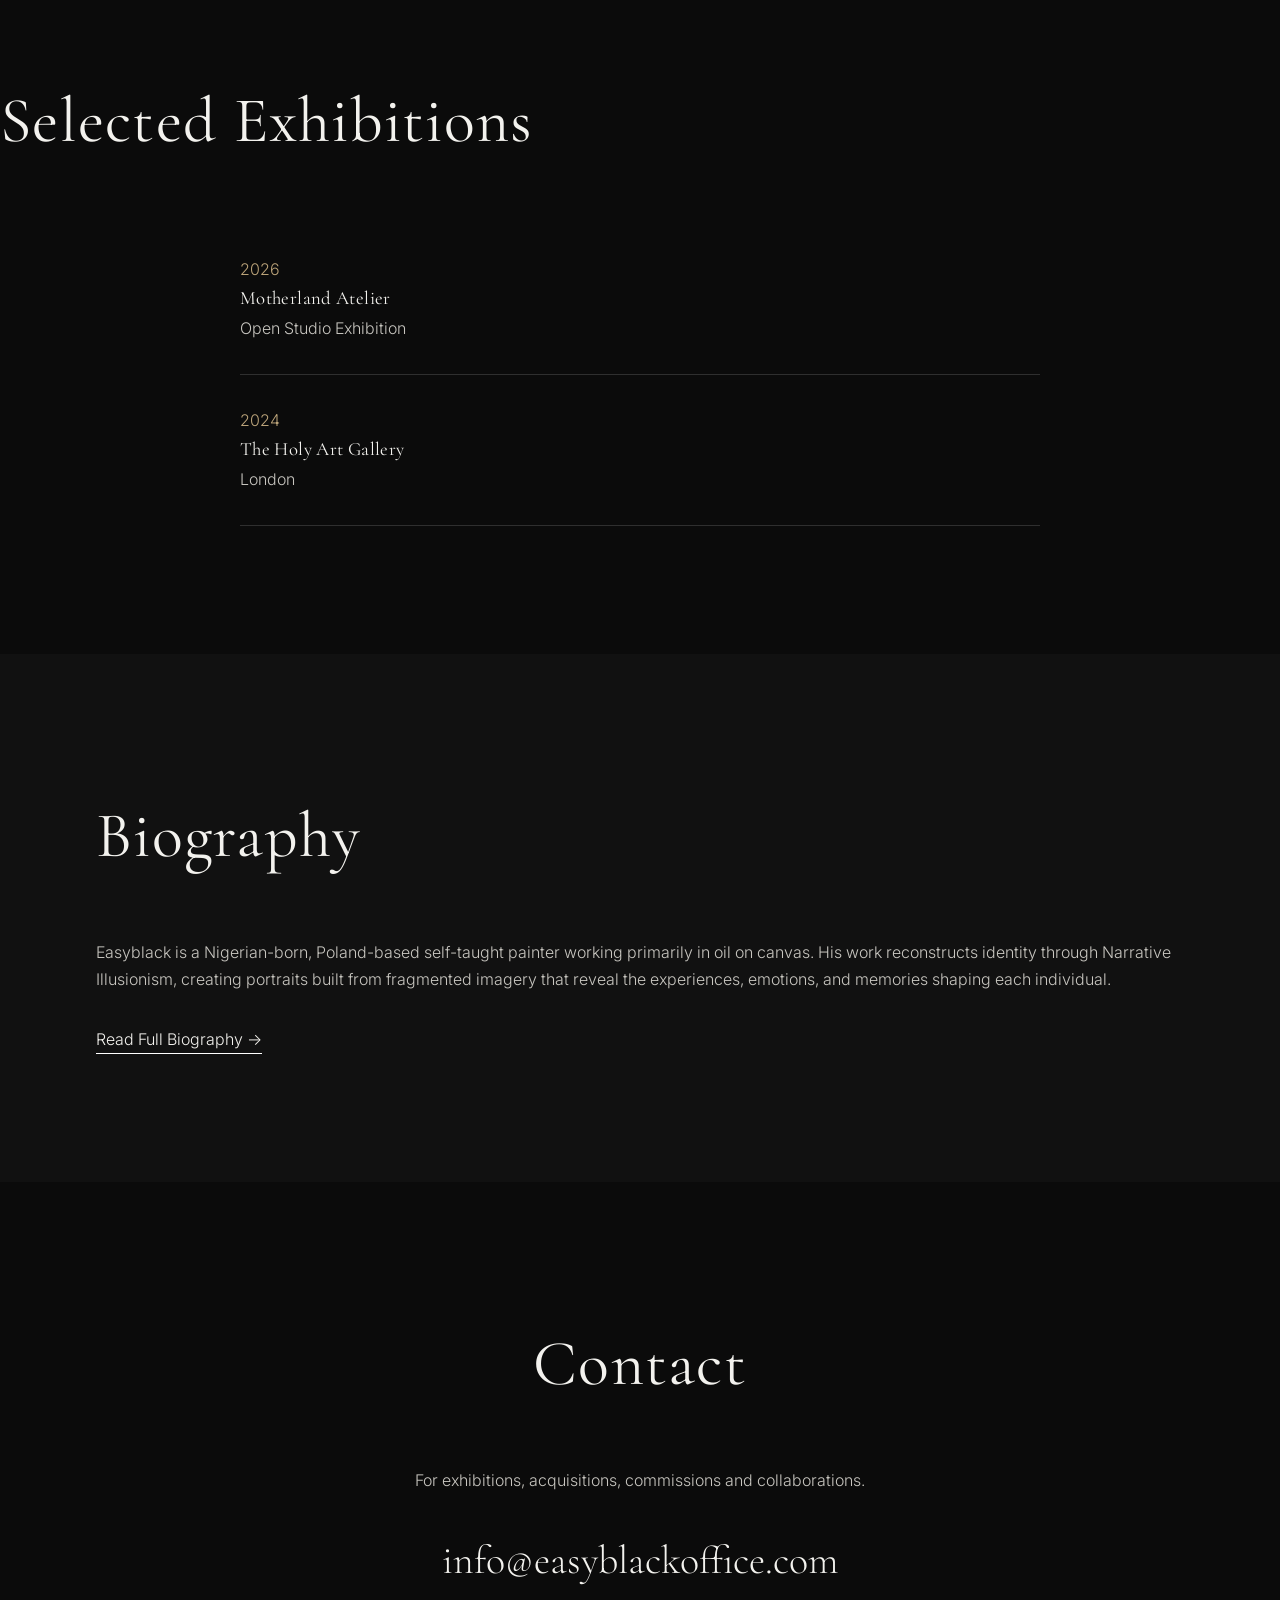
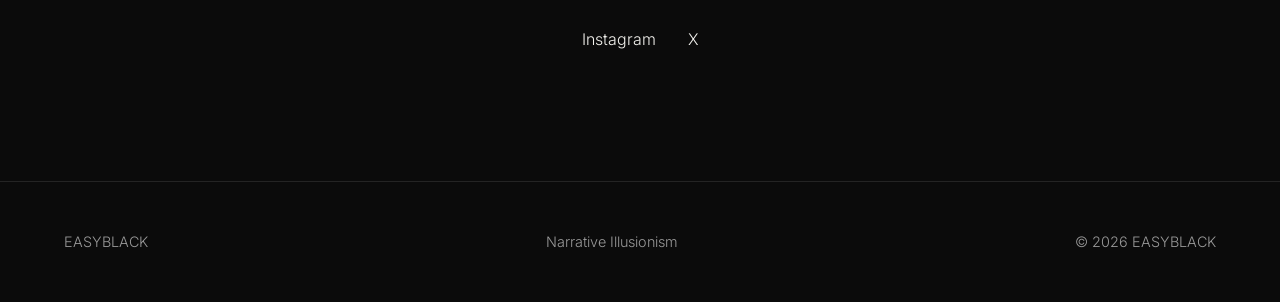
==== commit 2085f23e: "Add artwork information to enquiry requests" ====
--- a/index.html
+++ b/index.html
@@ -65,6 +65,20 @@
     <link rel="stylesheet" href="assets/css/animations.css">
 
     <link rel="stylesheet" href="assets/css/responsive.css">
+
+
+    <link rel="icon" type="image/png" href="assets/images/favicon.png">
+
+
+    <script type="application/ld+json">
+{
+  "@context": "https://schema.org",
+  "@type": "WebSite",
+  "name": "EASYBLACK",
+  "url": "https://easyblackoffice.com",
+  "description": "Official website of EASYBLACK, creator of Narrative Illusionism paintings."
+}
+</script>
 
 </head>
 
@@ -368,9 +382,9 @@
 
 <a
 class="email-link"
-href="mailto:easyblackoffice@gmail.com">
-
-easyblackoffice@gmail.com
+href="mailto:info@easyblackoffice.com">
+
+info@easyblackoffice.com
 
 </a>
 
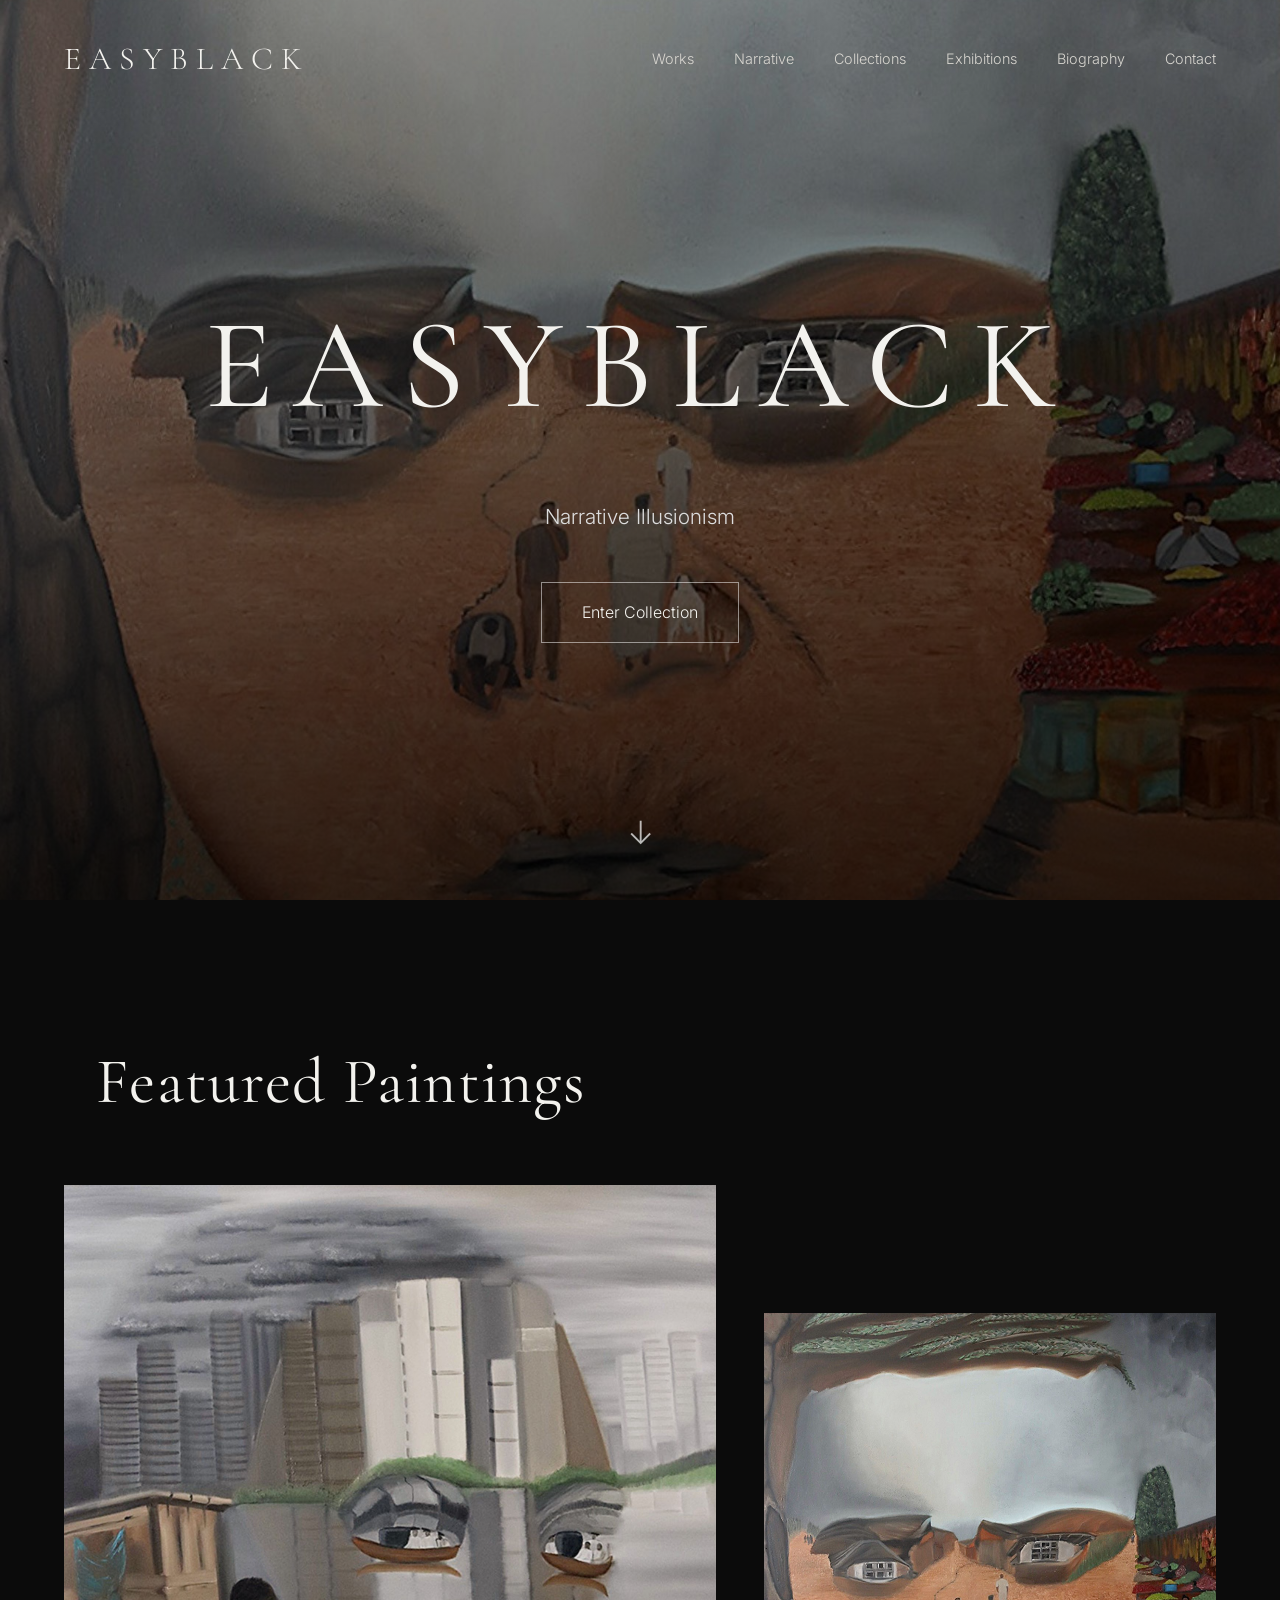
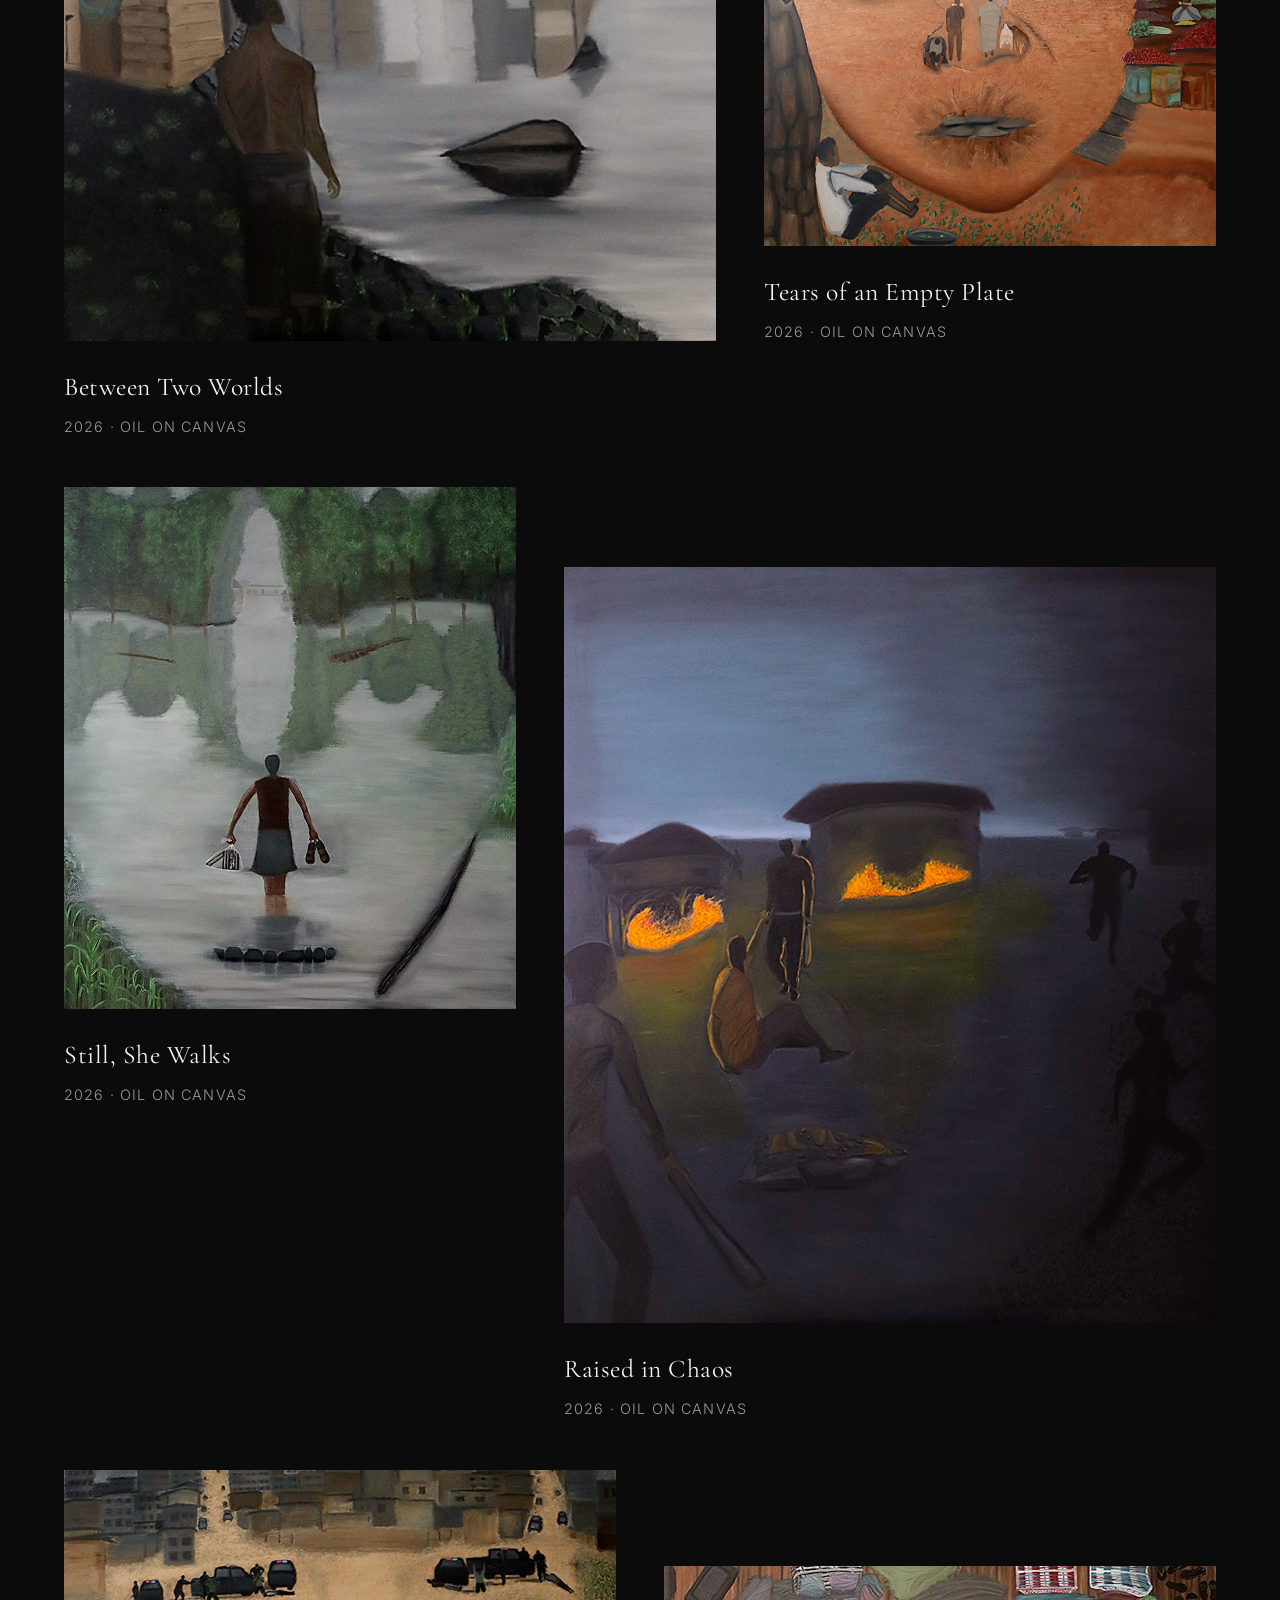
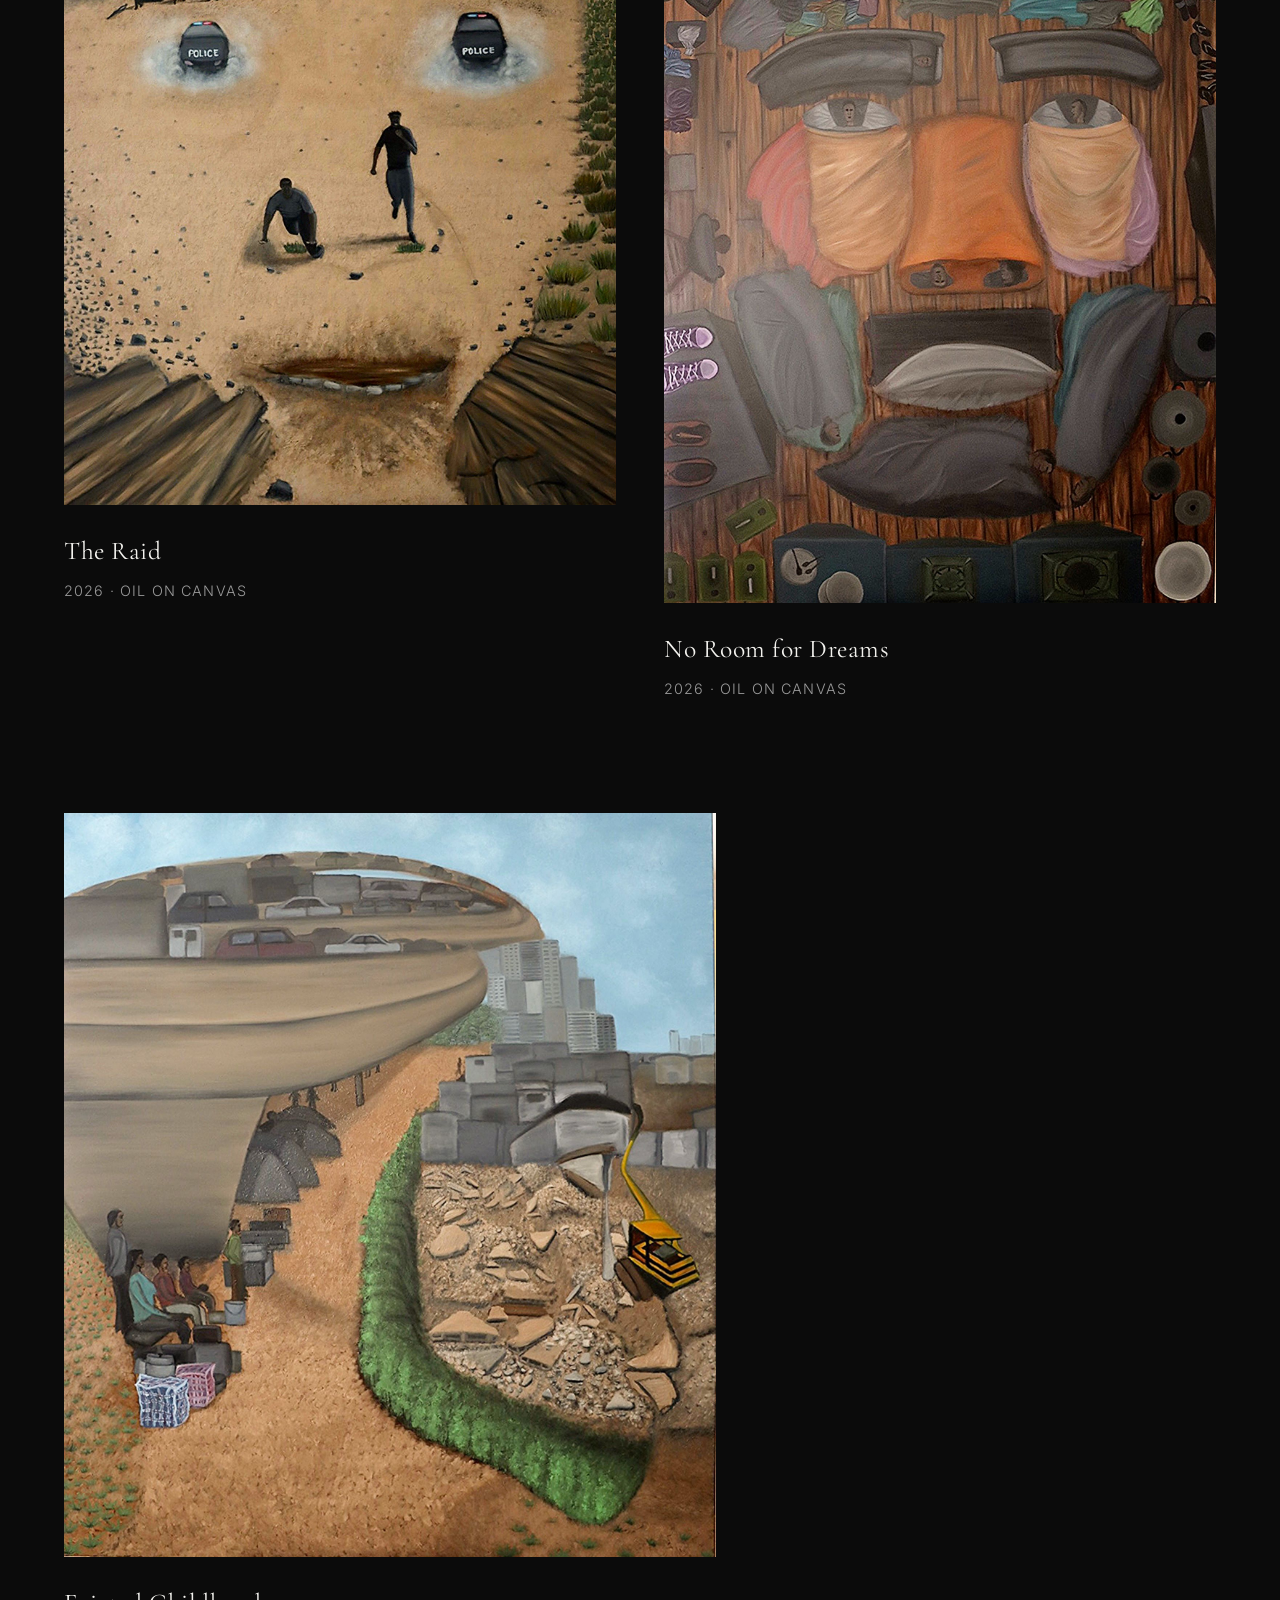
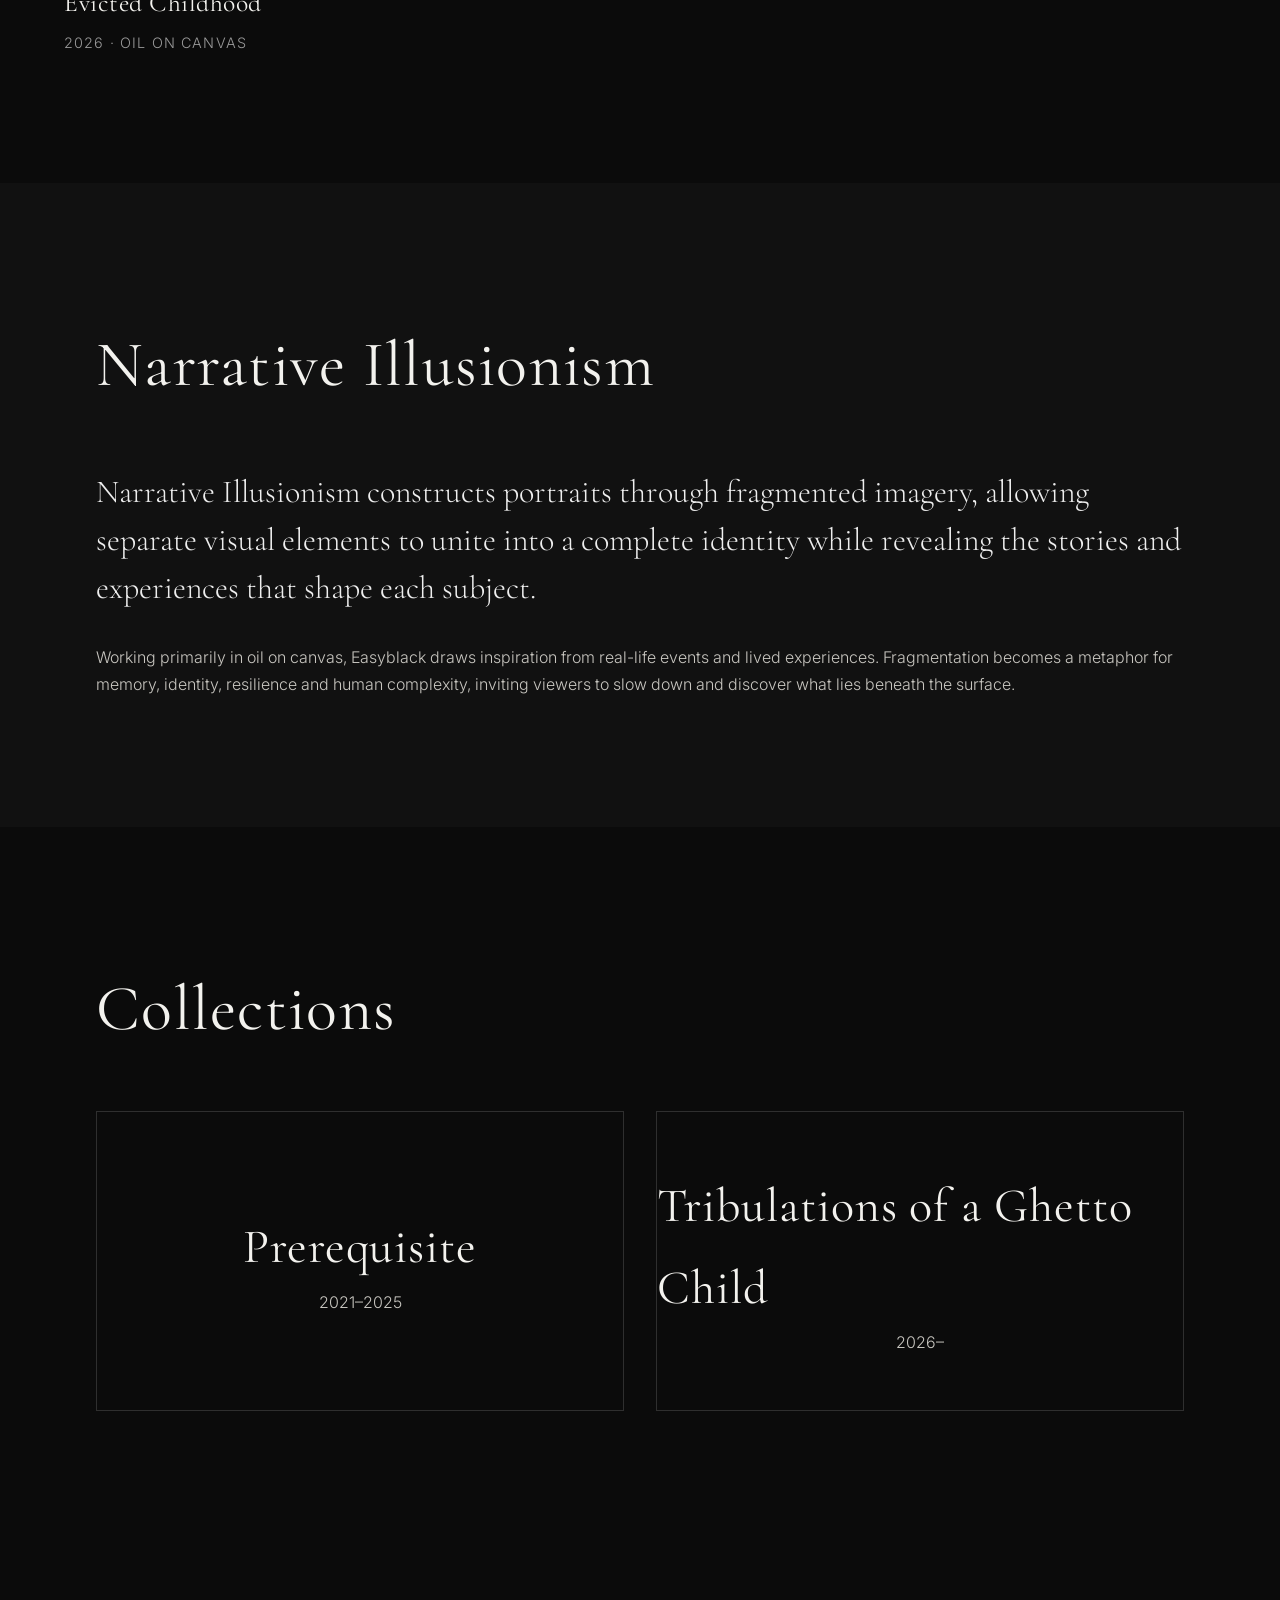
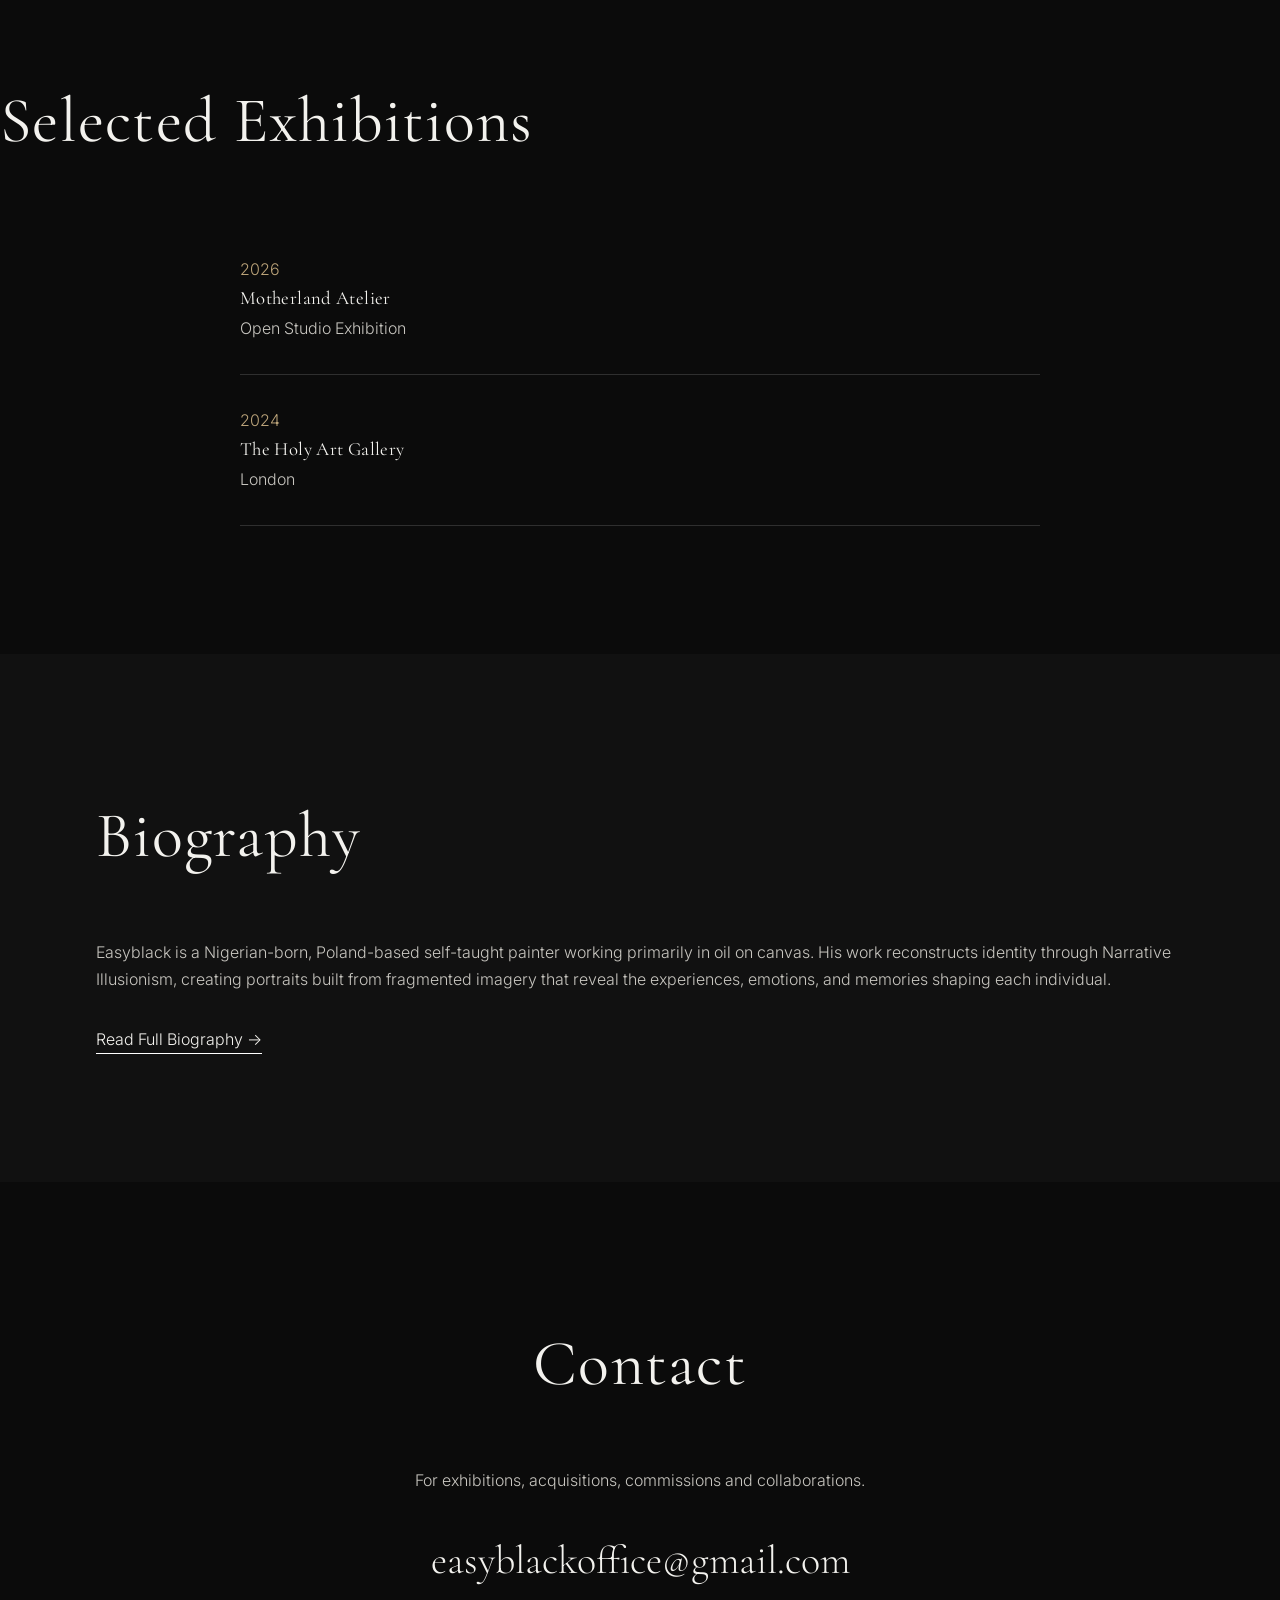
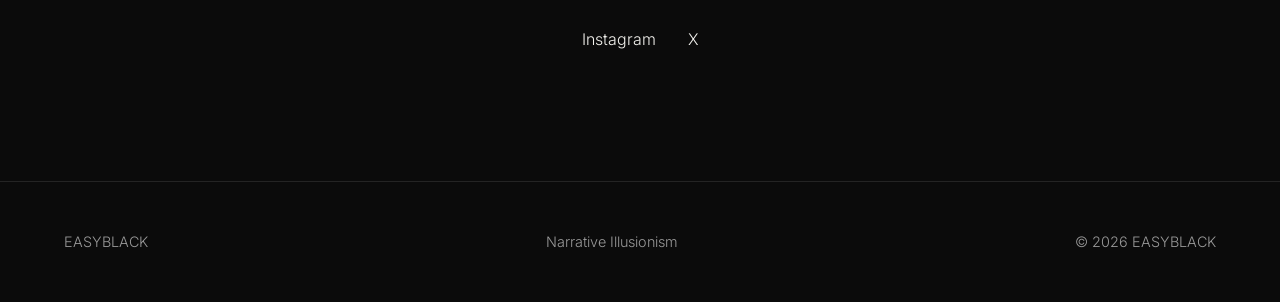
==== commit daa6f3f2: "Changed the website email to easyblackoffice@gmail.com" ====
--- a/index.html
+++ b/index.html
@@ -382,9 +382,9 @@
 
 <a
 class="email-link"
-href="mailto:info@easyblackoffice.com">
-
-info@easyblackoffice.com
+href="mailto:easyblackoffice@gmail.com">
+
+easyblackoffice@gmail.com
 
 </a>
 
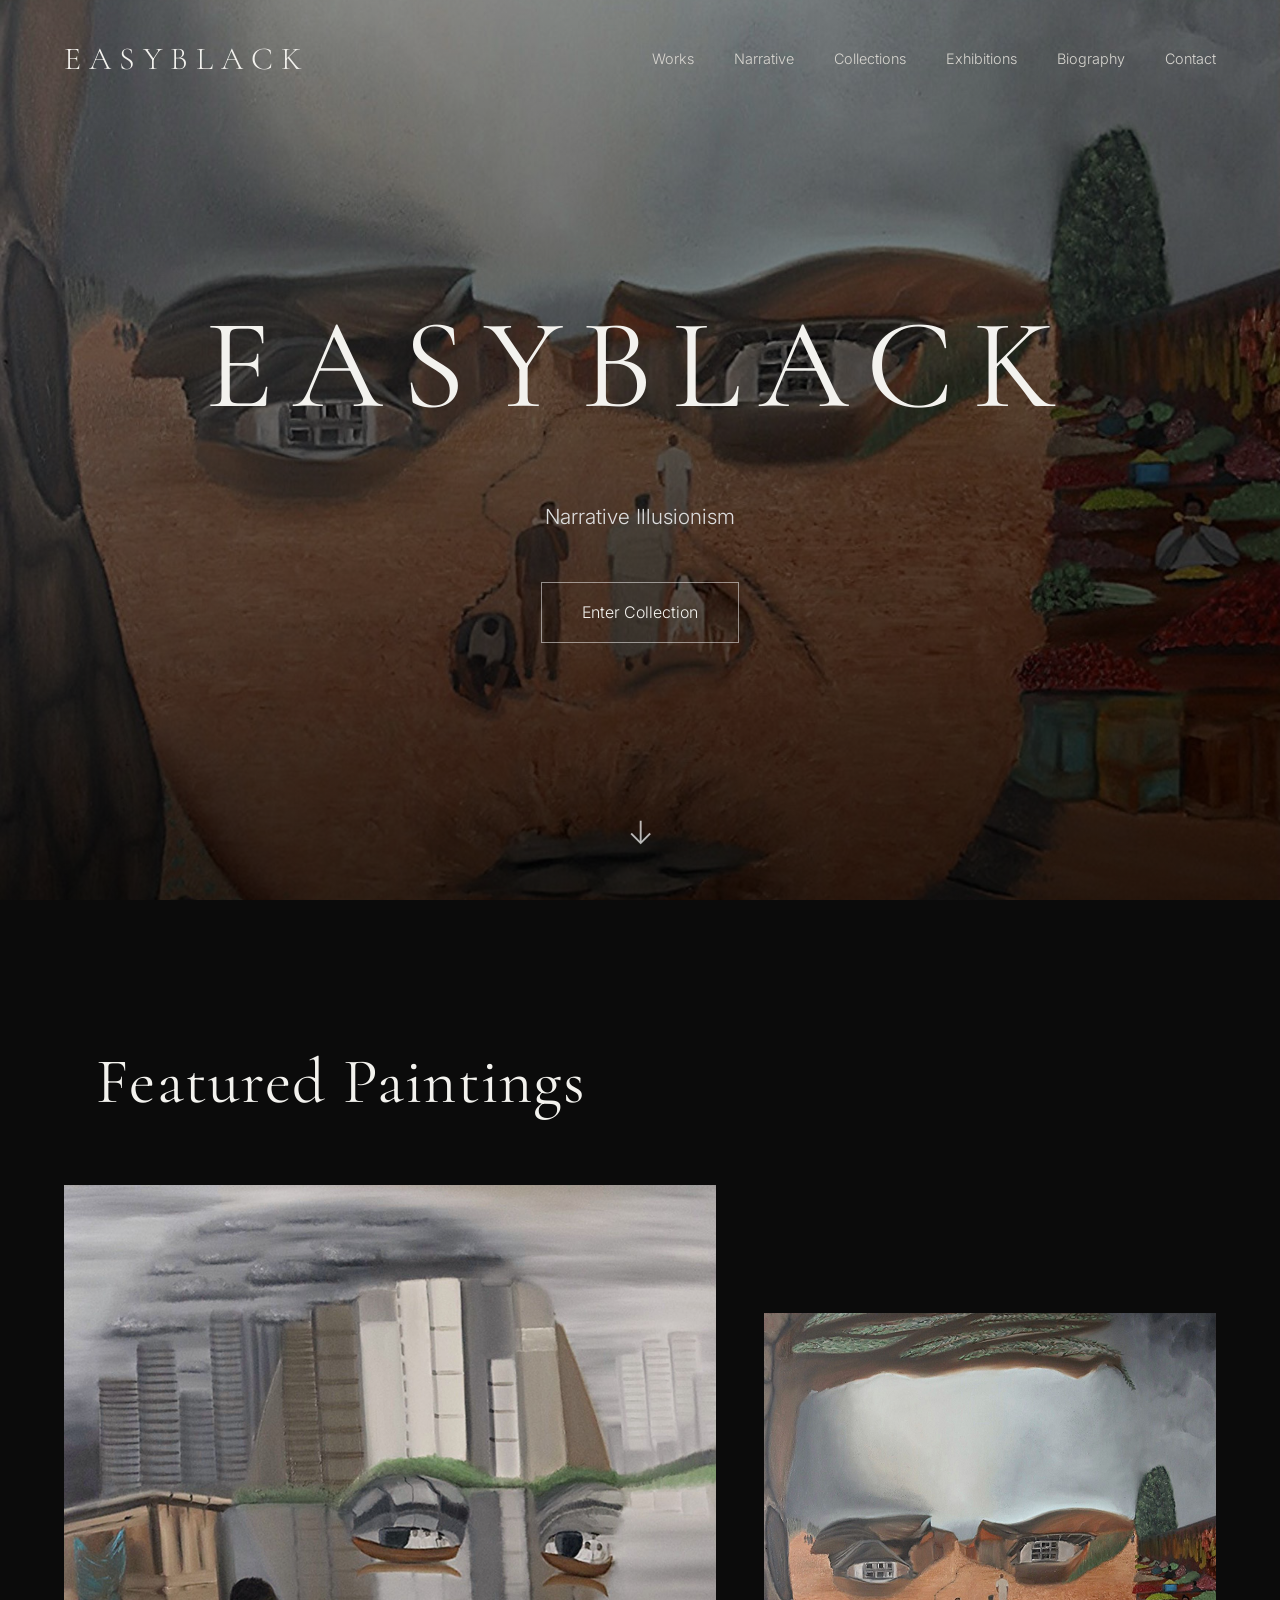
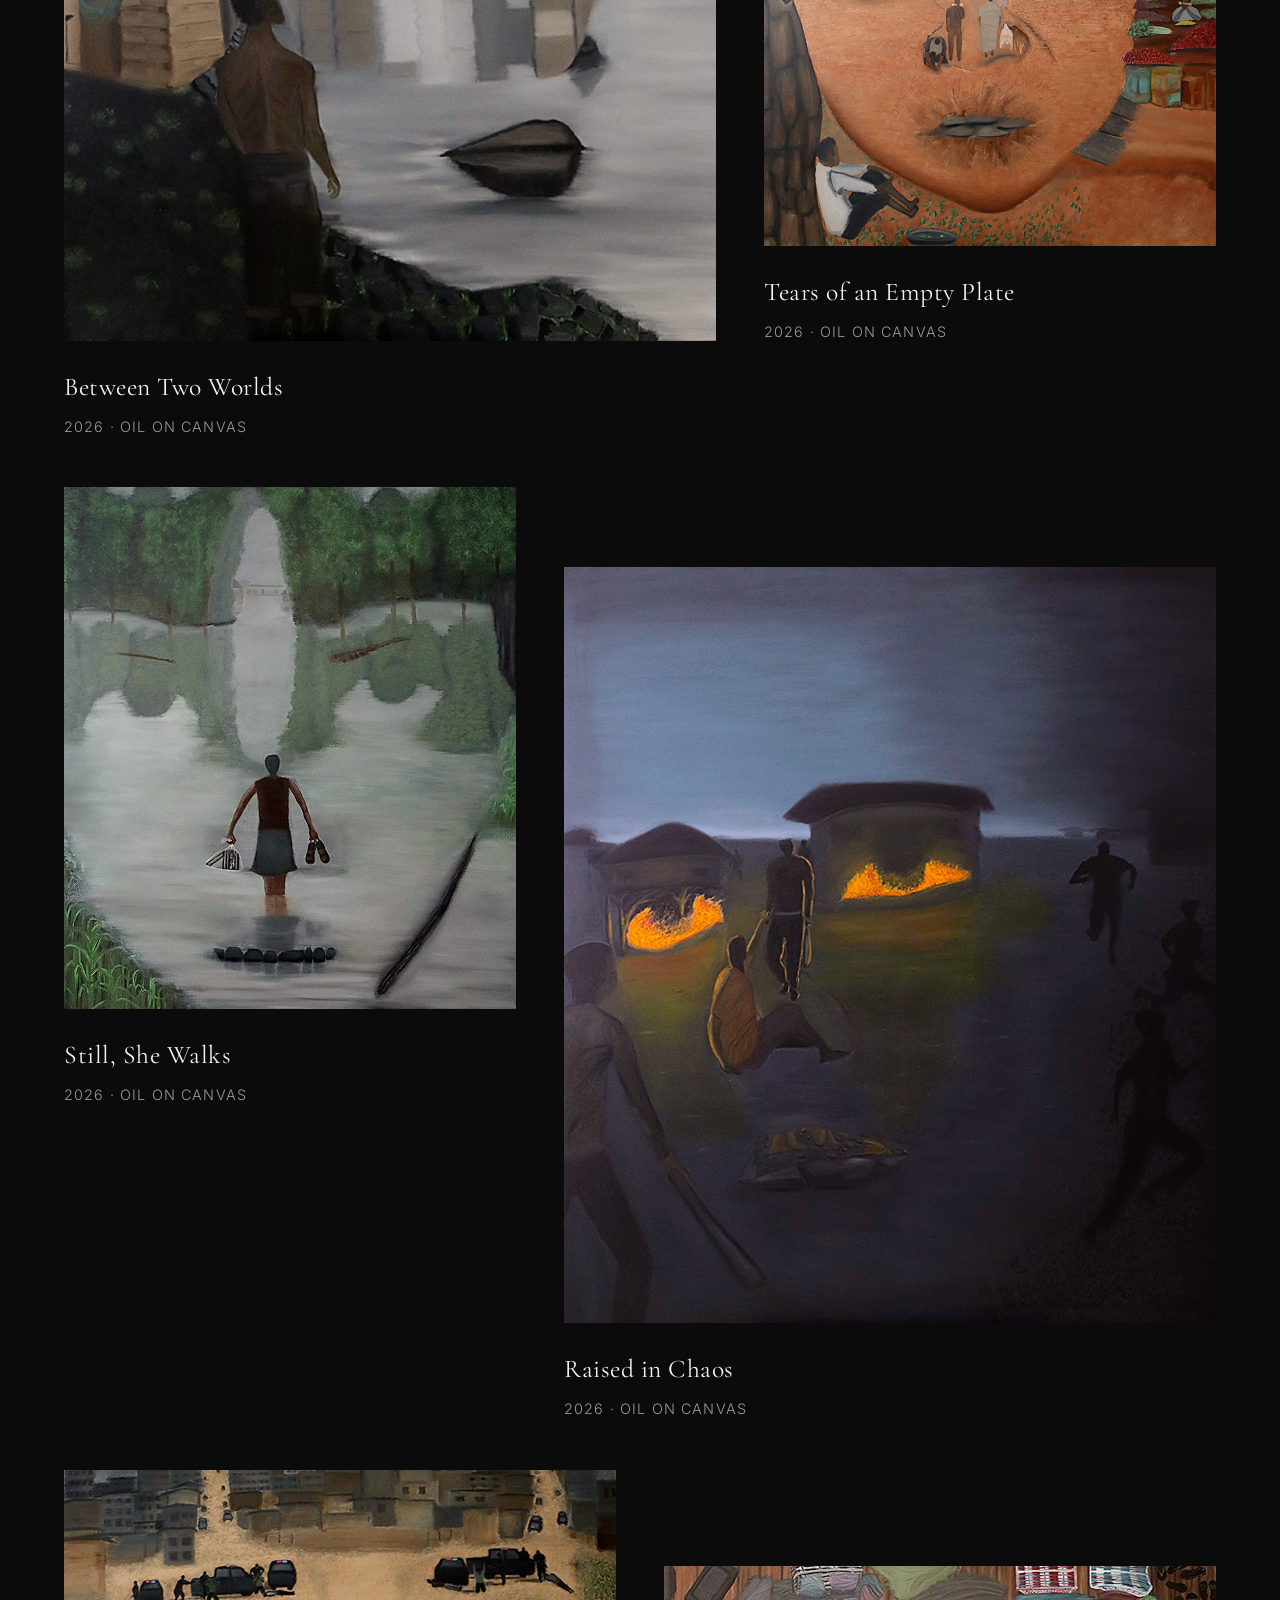
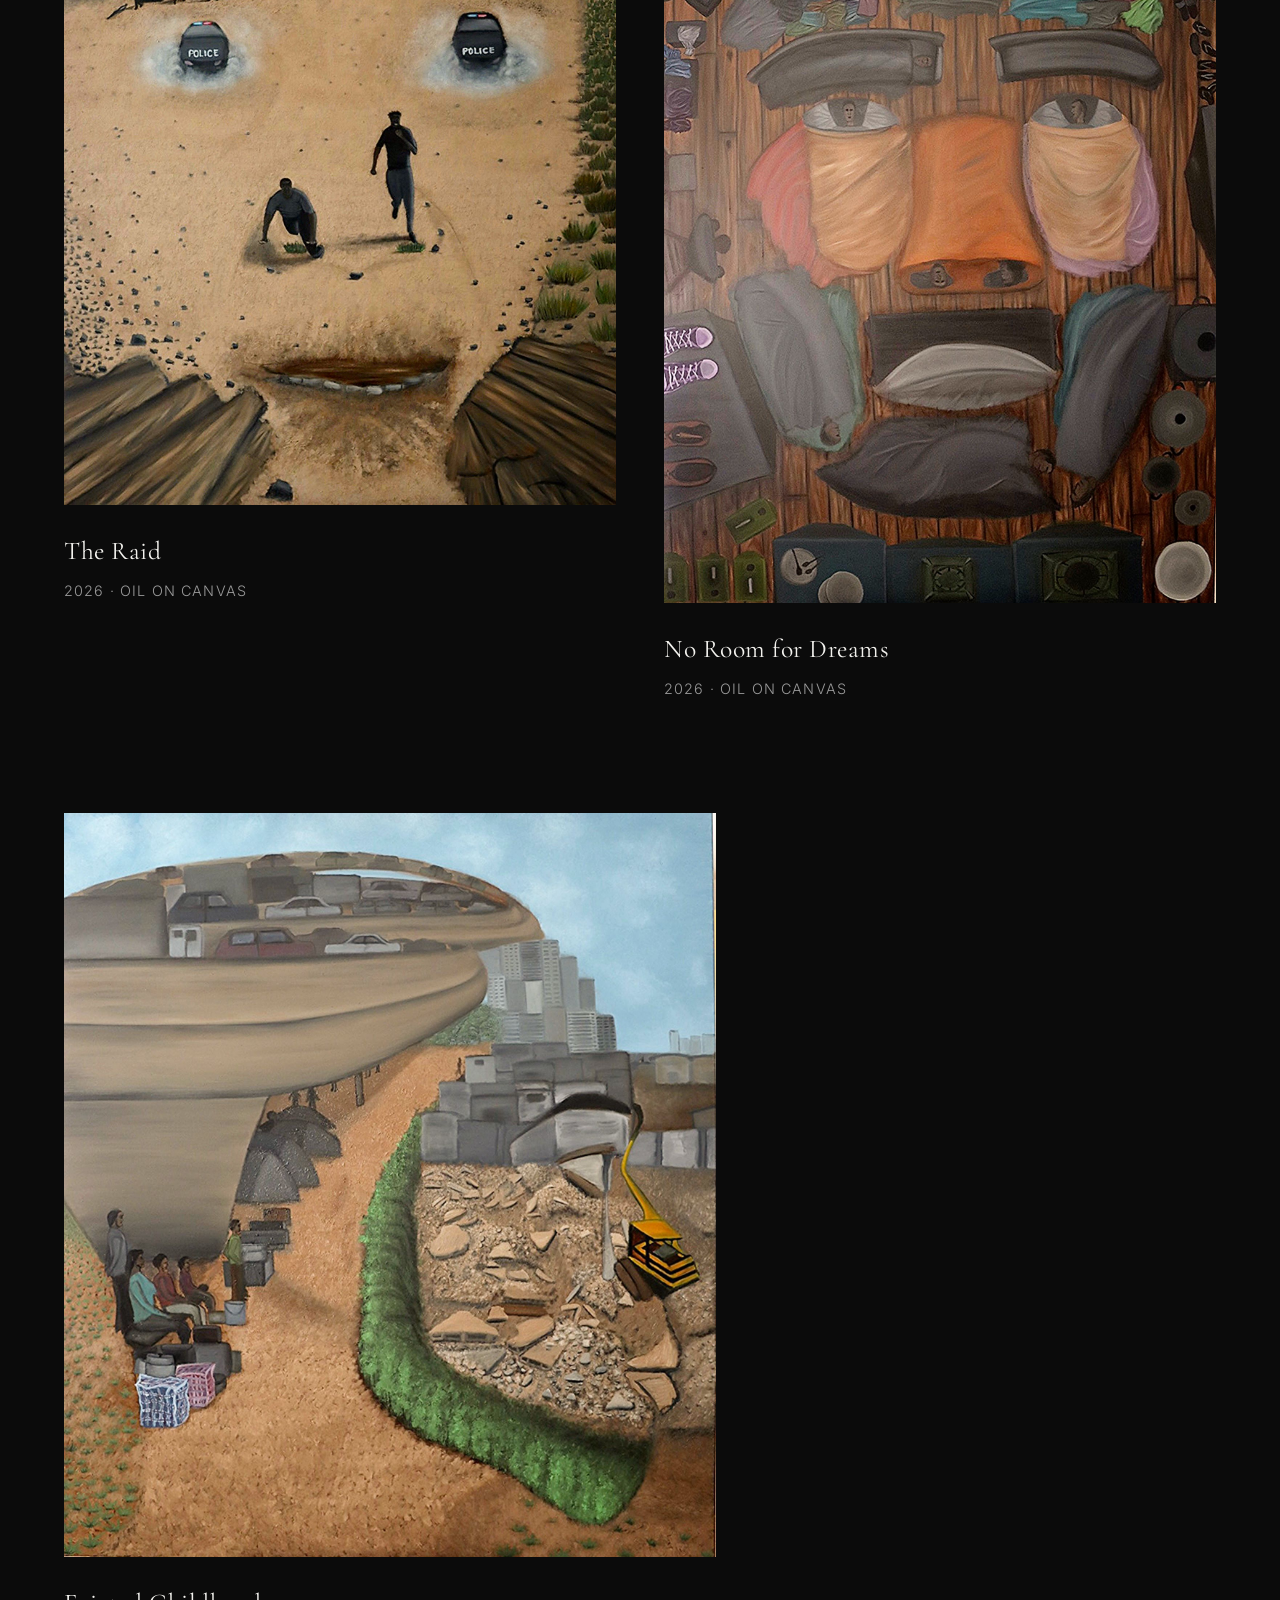
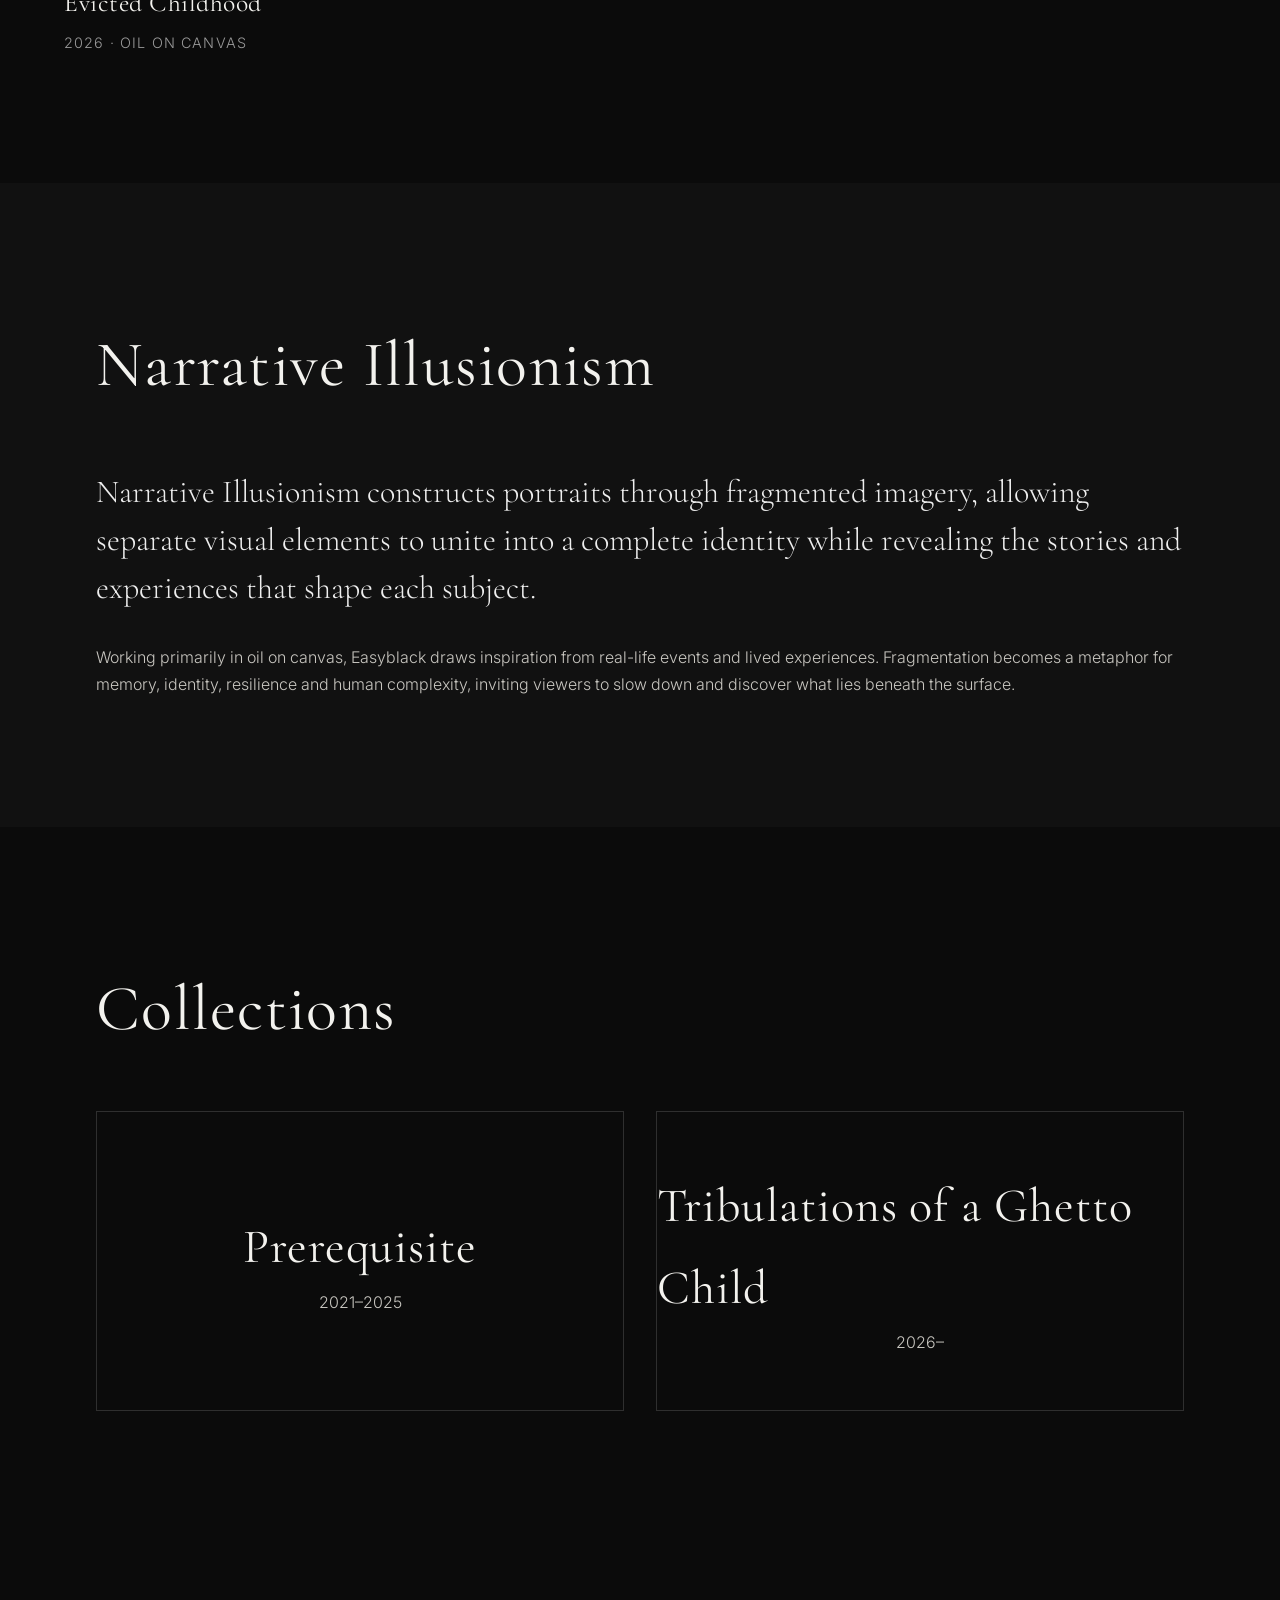
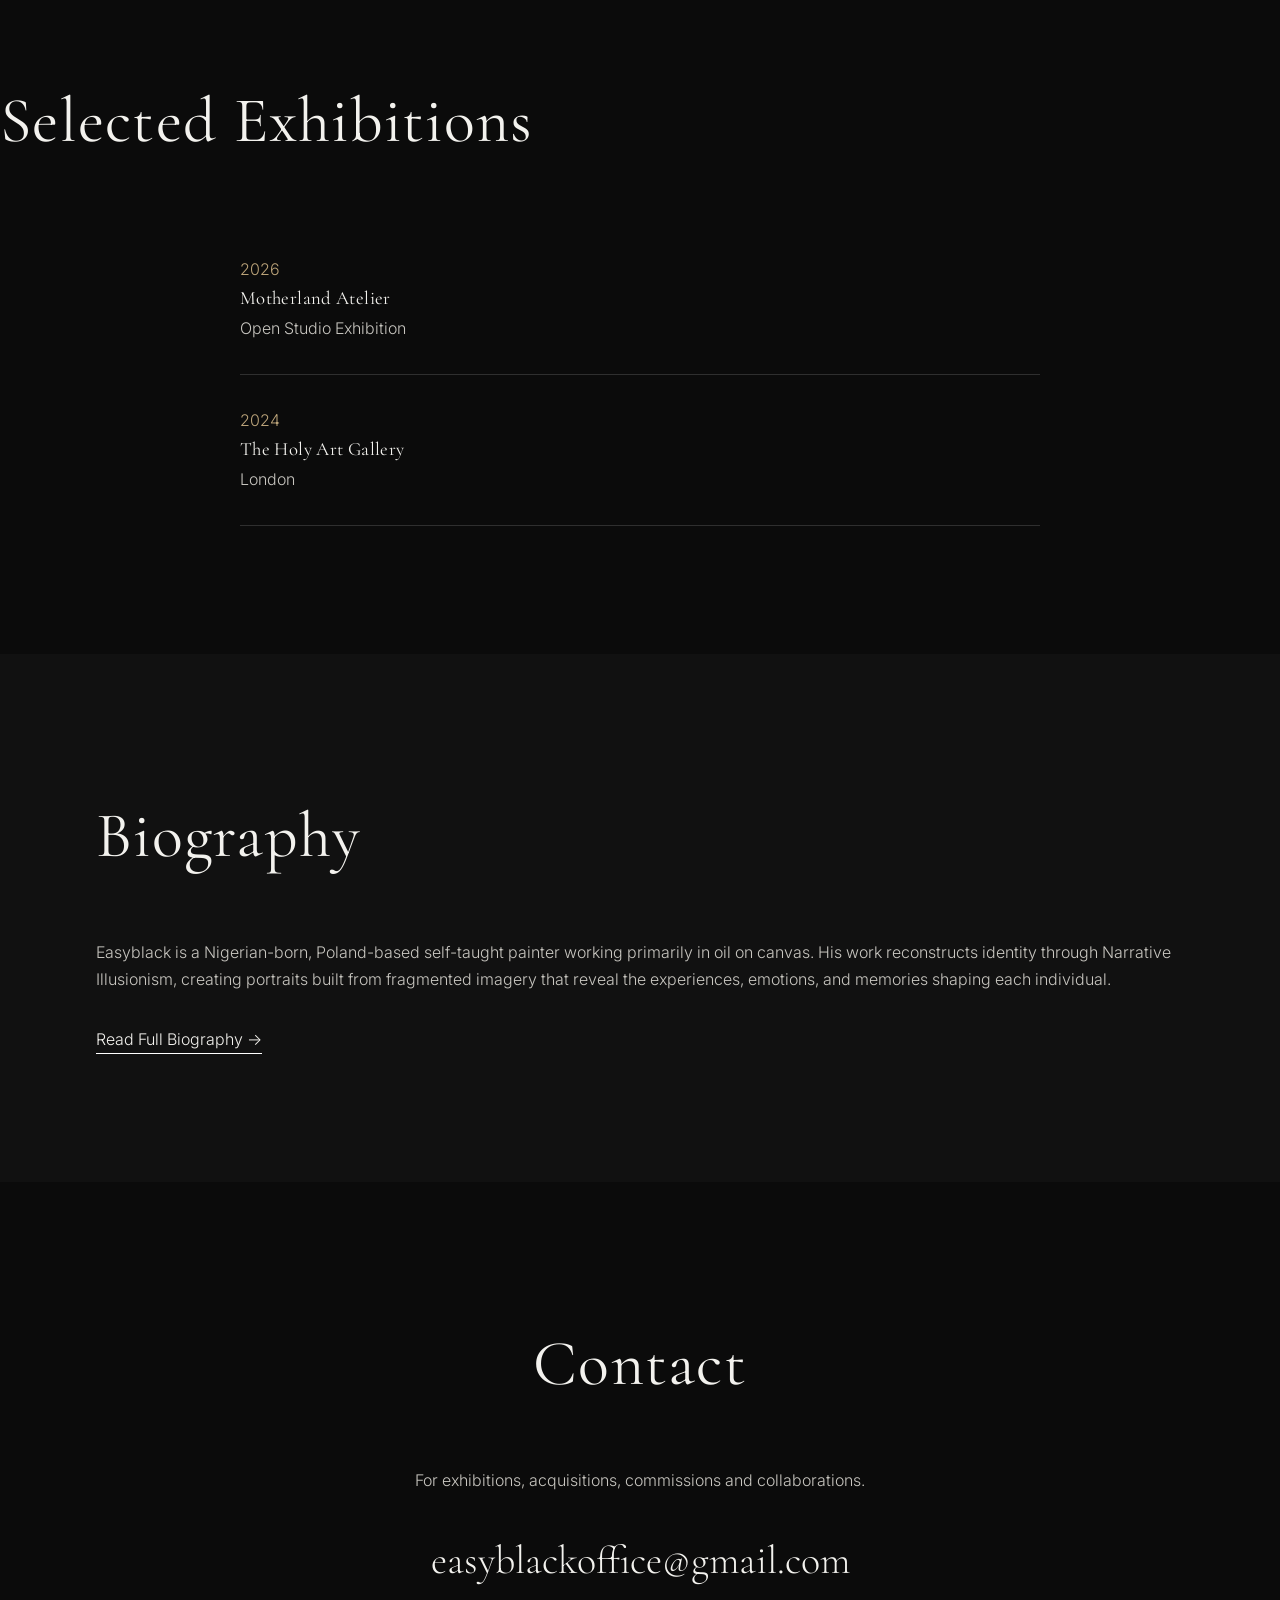
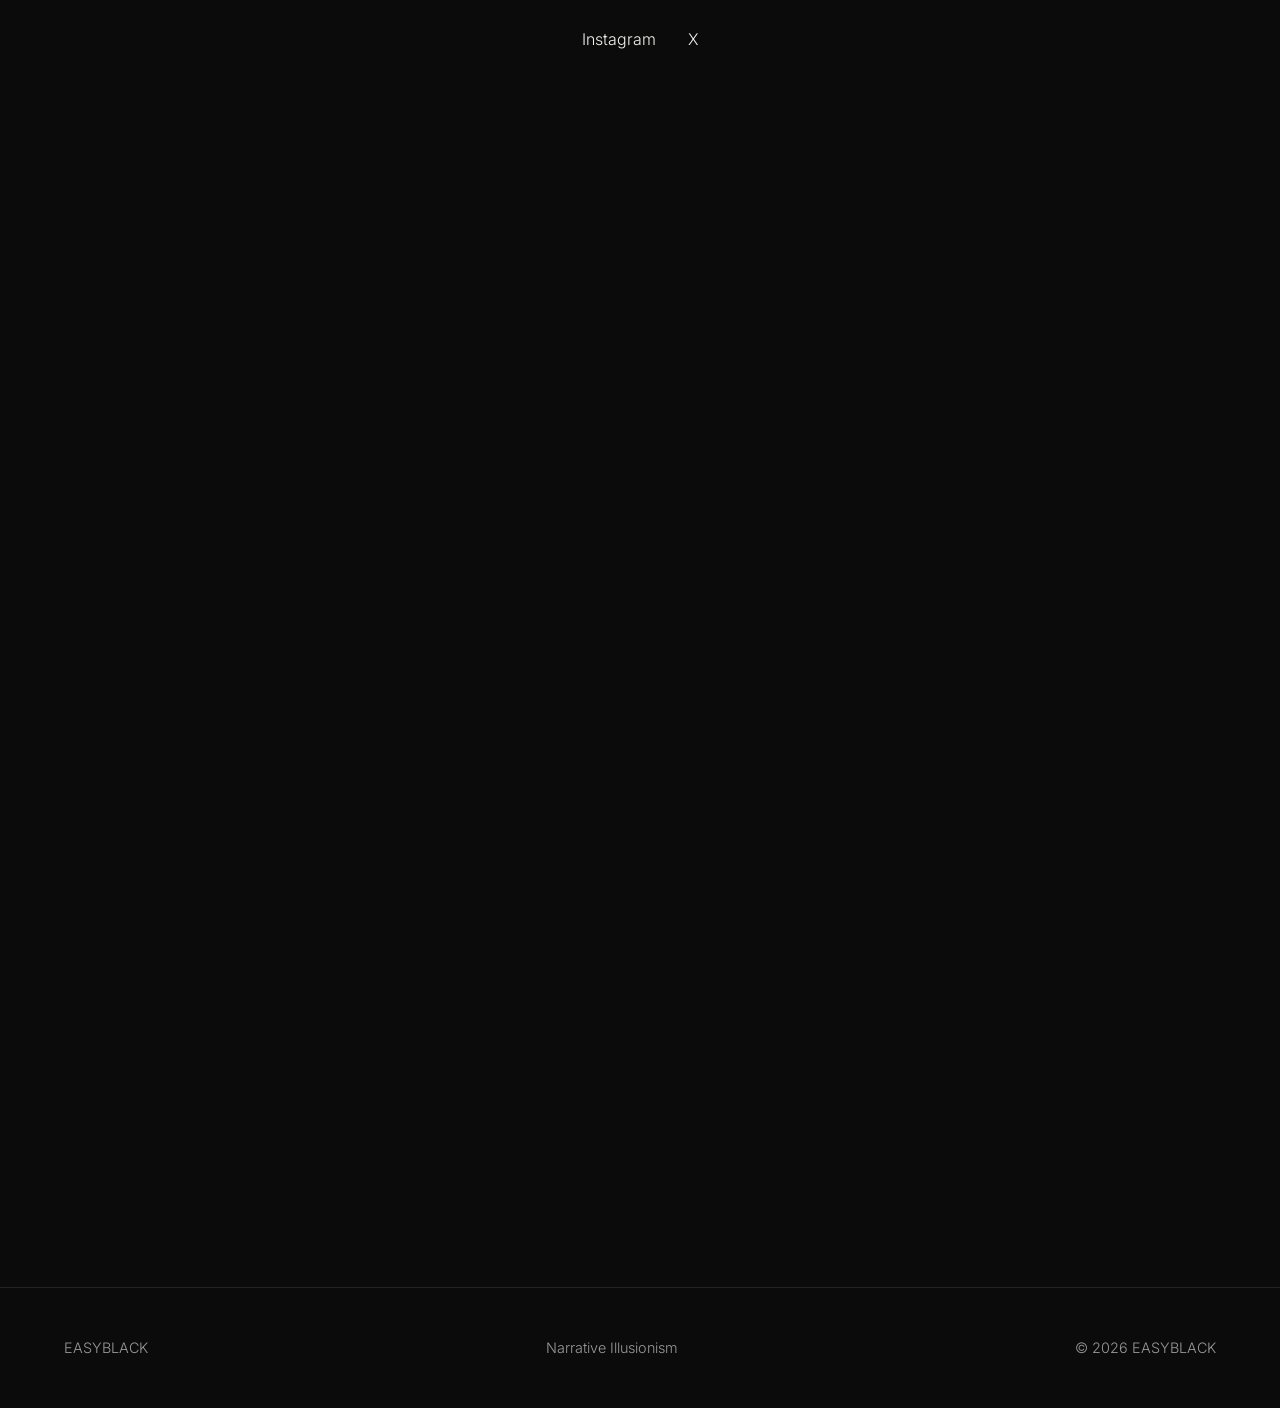
==== commit 7db8881a: "add EASYBLACK Letter newsletter signup" ====
--- a/index.html
+++ b/index.html
@@ -414,6 +414,29 @@
 
 
 
+<!-- THE EASYBLACK LETTER -->
+<section id="newsletter" class="newsletter-section">
+    <div class="newsletter-container">
+        <iframe
+            title="Subscribe to The EASYBLACK Letter"
+            width="540"
+            height="850"
+            src="https://e6595832.sibforms.com/v2/serve/[base64]"
+            frameborder="0"
+            scrolling="no"
+            allowfullscreen
+            style="display:block; margin:0 auto; max-width:100%; width:540px;">
+        </iframe>
+    </div>
+</section>
+<!-- END THE EASYBLACK LETTER -->
+
+
+
+
+
+
+
 <footer>
 
 <div class="footer-inner">
--- a/assets/css/style.css
+++ b/assets/css/style.css
@@ -1,10 +1,8 @@
-/* =========================================
-
+
+/* =========================================
    EASYBLACK
    Narrative Illusionism
-
    Core Stylesheet
-
 ========================================= */
 
 
@@ -12,643 +10,480 @@
    RESET
 ========================================= */
 
-
 * {
-
     margin: 0;
-
     padding: 0;
-
     box-sizing: border-box;
-
-}
-
+}
 
 html {
-
     scroll-behavior: smooth;
-
-}
-
+}
 
 body {
-
     background: #0B0B0B;
-
     color: #F3F2EE;
-
     font-family: "Inter", sans-serif;
-
     font-weight: 300;
-
     line-height: 1.7;
-
     overflow-x: hidden;
-
-}
-
+}
 
 img {
-
     max-width: 100%;
-
     display: block;
-
-}
-
+}
 
 a {
-
     color: inherit;
-
     text-decoration: none;
-
-}
-
+}
 
 h1,
 h2,
 h3 {
-
     font-family: "Cormorant Garamond", serif;
-
     font-weight: 400;
-
     letter-spacing: 0.02em;
-
-}
-
+}
 
 h2 {
-
     font-size: clamp(2.5rem, 5vw, 4rem);
-
     margin-bottom: 3rem;
-
-}
-
+}
 
 p {
-
     color: #C8C6C0;
-
-}
-
-
-
+}
 
 
 /* =========================================
    GLOBAL LAYOUT
 ========================================= */
 
-
 .content {
-
     width: min(1100px, 85%);
-
-    margin: auto;
-
-}
-
+    margin: auto;
+}
 
 section {
-
     padding: 8rem 0;
-
-}
-
+}
 
 .section-heading {
-
     width: min(1100px, 85%);
-
-    margin: auto;
-
-}
-
-
-
+    margin: auto;
+}
 
 
 /* =========================================
    HEADER
 ========================================= */
 
-
 .site-header {
-
     position: fixed;
-
     top: 0;
-
-    width: 100%;
-
+    width: 100%;
     z-index: 1000;
-
     padding: 2rem 5%;
-
     transition: .5s ease;
-
-}
-
+}
 
 .header-inner {
-
-    display: flex;
-
+    display: flex;
     justify-content: space-between;
-
     align-items: center;
-
-}
-
-
+}
 
 .logo {
-
-    font-family:
-    "Cormorant Garamond",
-    serif;
-
+    font-family: "Cormorant Garamond", serif;
     font-size: 2rem;
-
     letter-spacing: .25em;
-
-}
-
-
+}
 
 .main-nav {
-
-    display: flex;
-
+    display: flex;
     gap: 2.5rem;
-
-}
-
+}
 
 .main-nav a {
-
     font-size: .9rem;
-
     color: #D8D6D0;
-
     transition: .3s ease;
-
-}
-
+}
 
 .main-nav a:hover {
-
     color: white;
-
-}
-
-
-
-
+}
 
 .menu-button {
-
-    display:none;
-
-    background:none;
-
-    border:none;
-
-    color:white;
-
-    font-size:1.5rem;
-
-}
-
-
-
-
-
+    display: none;
+    background: none;
+    border: none;
+    color: white;
+    font-size: 1.5rem;
+}
 
 
 /* =========================================
    HERO
 ========================================= */
 
-
 .hero {
-
-    height:100vh;
-
-    position:relative;
-
-    display:flex;
-
-    align-items:center;
-
-    justify-content:center;
-
-    overflow:hidden;
-
-}
-
-
+    height: 100vh;
+    position: relative;
+    display: flex;
+    align-items: center;
+    justify-content: center;
+    overflow: hidden;
+}
 
 .hero img {
-
-    position:absolute;
-
-    inset:0;
-
-    width:100%;
-
-    height:100%;
-
-    object-fit:cover;
-
-    animation:
-
-    heroZoom 20s infinite alternate;
-
-}
-
-
+    position: absolute;
+    inset: 0;
+    width: 100%;
+    height: 100%;
+    object-fit: cover;
+    animation: heroZoom 20s infinite alternate;
+}
 
 .hero-overlay {
-
-    position:absolute;
-
-    inset:0;
-
-    background:
-
-    linear-gradient(
-
-    rgba(0,0,0,.35),
-
-    rgba(0,0,0,.75)
-
+    position: absolute;
+    inset: 0;
+    background: linear-gradient(
+        rgba(0,0,0,.35),
+        rgba(0,0,0,.75)
     );
-
-}
-
-
+}
 
 .hero-content {
-
-    position:relative;
-
-    text-align:center;
-
-    z-index:2;
-
-}
-
-
+    position: relative;
+    text-align: center;
+    z-index: 2;
+}
 
 .hero-content h1 {
-
-    font-size:
-
-    clamp(4rem,10vw,9rem);
-
-    letter-spacing:.15em;
-
-}
-
-
+    font-size: clamp(4rem,10vw,9rem);
+    letter-spacing: .15em;
+}
 
 .hero-content p {
-
-    font-size:1.3rem;
-
-    margin:1.5rem 0 3rem;
-
-    color:#ddd;
-
-}
-
-
+    font-size: 1.3rem;
+    margin: 1.5rem 0 3rem;
+    color: #ddd;
+}
 
 .hero-button {
-
-    border:1px solid rgba(255,255,255,.5);
-
-    padding:1rem 2.5rem;
-
-    display:inline-block;
-
-    transition:.4s ease;
-
-}
-
-
+    border: 1px solid rgba(255,255,255,.5);
+    padding: 1rem 2.5rem;
+    display: inline-block;
+    transition: .4s ease;
+}
 
 .hero-button:hover {
-
-    background:white;
-
-    color:black;
-
-}
-
-
-
-
+    background: white;
+    color: black;
+}
 
 
 /* =========================================
    FEATURED SECTION
 ========================================= */
 
-
 .featured-section {
-
-    background:#0B0B0B;
-
-}
-
-
+    background: #0B0B0B;
+}
 
 .featured-gallery {
-
-    width:90%;
-
-    margin:auto;
-
-}
-
-
-
+    width: 90%;
+    margin: auto;
+}
 
 
 /* =========================================
    NARRATIVE SECTION
 ========================================= */
 
-
 .narrative-section {
-
-    background:#111111;
-
-}
-
-
+    background: #111111;
+}
 
 .narrative-section .lead {
-
-    font-family:
-
-    "Cormorant Garamond",
-    serif;
-
-    font-size:2rem;
-
-    line-height:1.5;
-
-    color:#EEE;
-
-    margin-bottom:2rem;
-
-}
-
-
-
+    font-family: "Cormorant Garamond", serif;
+    font-size: 2rem;
+    line-height: 1.5;
+    color: #EEE;
+    margin-bottom: 2rem;
+}
 
 
 /* =========================================
    COLLECTIONS
 ========================================= */
 
-
 .collections-section {
-
-    width:85%;
-
-    margin:auto;
-
-}
-
-
+    width: 85%;
+    margin: auto;
+}
 
 .collections-grid {
-
-    display:grid;
-
-    grid-template-columns:
-
-    repeat(2,1fr);
-
-    gap:2rem;
-
-}
-
-
+    display: grid;
+    grid-template-columns: repeat(2,1fr);
+    gap: 2rem;
+}
 
 .collection-card {
-
-    min-height:300px;
-
-    border:
-
-    1px solid rgba(255,255,255,.15);
-
-    display:flex;
-
-    flex-direction:column;
-
-    justify-content:center;
-
-    align-items:center;
-
-    transition:.5s ease;
-
-}
-
-
+    min-height: 300px;
+    border: 1px solid rgba(255,255,255,.15);
+    display: flex;
+    flex-direction: column;
+    justify-content: center;
+    align-items: center;
+    transition: .5s ease;
+}
 
 .collection-card:hover {
-
-    background:#151515;
-
-    transform:translateY(-10px);
-
-}
-
-
+    background: #151515;
+    transform: translateY(-10px);
+}
 
 .collection-card h3 {
-
-    font-size:3rem;
-
-}
-
-
-
+    font-size: 3rem;
+}
 
 
 /* =========================================
    EXHIBITIONS
 ========================================= */
 
-
 .timeline {
-
-    width:min(800px,85%);
-
-    margin:auto;
-
-}
-
-
+    width: min(800px,85%);
+    margin: auto;
+}
 
 .timeline-item {
-
-    padding:
-
-    2rem 0;
-
-    border-bottom:
-
-    1px solid rgba(255,255,255,.15);
-
-}
-
-
+    padding: 2rem 0;
+    border-bottom: 1px solid rgba(255,255,255,.15);
+}
 
 .timeline-item span {
-
-    color:#BCA47A;
-
-}
-
-
-
+    color: #BCA47A;
+}
 
 
 /* =========================================
    BIOGRAPHY
 ========================================= */
 
-
 .biography-section {
-
-    background:#111;
-
-}
-
-
+    background: #111;
+}
 
 .text-link {
-
-    display:inline-block;
-
-    margin-top:2rem;
-
-    border-bottom:1px solid white;
-
-}
-
-
-
+    display: inline-block;
+    margin-top: 2rem;
+    border-bottom: 1px solid white;
+}
 
 
 /* =========================================
    CONTACT
 ========================================= */
 
-
 .contact-section {
-
-    text-align:center;
-
-}
-
-
+    text-align: center;
+}
 
 .email-link {
-
-    display:block;
-
-    margin:2rem;
-
-    font-family:
-
-    "Cormorant Garamond",
-    serif;
-
-    font-size:2.5rem;
-
-}
-
-
+    display: block;
+    margin: 2rem;
+    font-family: "Cormorant Garamond", serif;
+    font-size: 2.5rem;
+}
 
 .social-links {
-
-    display:flex;
-
-    justify-content:center;
-
-    gap:2rem;
-
-}
-
-
-
+    display: flex;
+    justify-content: center;
+    gap: 2rem;
+}
 
 
 /* =========================================
    FOOTER
 ========================================= */
 
-
 footer {
-
-    border-top:
-
-    1px solid rgba(255,255,255,.1);
-
-    padding:3rem 5%;
-
-}
-
-
+    border-top: 1px solid rgba(255,255,255,.1);
+    padding: 3rem 5%;
+}
 
 .footer-inner {
-
-    display:flex;
-
-    justify-content:space-between;
-
-    color:#999;
-
-    font-size:.9rem;
-
-}
-
-
-
-
+    display: flex;
+    justify-content: space-between;
+    color: #999;
+    font-size: .9rem;
+}
 
 
 /* =========================================
    ANIMATION
 ========================================= */
 
-
 @keyframes heroZoom {
-
-
-from {
-
-transform:scale(1);
-
-}
-
-
-to {
-
-transform:scale(1.08);
-
-}
-
-
-}
+    from {
+        transform: scale(1);
+    }
+
+    to {
+        transform: scale(1.08);
+    }
+}
+
+
+/* =========================================
+   SMARTIST MOCKUP GALLERY
+========================================= */
+
+.mockup-section {
+    width: min(1100px, 90%);
+    margin: 0 auto;
+    padding: 3rem 0 6rem;
+}
+
+.mockup-heading {
+    text-align: center;
+    margin-bottom: 2.5rem;
+}
+
+.mockup-heading h2 {
+    font-size: clamp(2rem, 4vw, 3rem);
+    margin-bottom: 0.5rem;
+}
+
+.mockup-heading p {
+    color: #999;
+}
+
+.mockup-slider {
+    width: 100%;
+    max-width: 950px;
+    margin: auto;
+}
+
+.mockup-image-container {
+    position: relative;
+    width: 100%;
+    aspect-ratio: 4 / 3;
+    background: #151515;
+    overflow: hidden;
+}
+
+.mockup-image-container img {
+    width: 100%;
+    height: 100%;
+    object-fit: contain;
+    display: block;
+    transition: opacity 0.3s ease;
+}
+
+.mockup-arrow {
+    position: absolute;
+    top: 50%;
+    transform: translateY(-50%);
+    width: 46px;
+    height: 46px;
+    border: 1px solid rgba(255,255,255,0.5);
+    border-radius: 50%;
+    background: rgba(0,0,0,0.65);
+    color: white;
+    font-size: 1.2rem;
+    cursor: pointer;
+    transition: 0.3s ease;
+}
+
+.mockup-arrow:hover {
+    background: white;
+    color: black;
+}
+
+.mockup-previous {
+    left: 18px;
+}
+
+.mockup-next {
+    right: 18px;
+}
+
+.mockup-counter {
+    text-align: center;
+    color: #aaa;
+    font-size: 0.85rem;
+    margin-top: 1.2rem;
+}
+
+.mockup-dots {
+    display: flex;
+    justify-content: center;
+    gap: 12px;
+    margin-top: 1.2rem;
+}
+
+.mockup-dot {
+    width: 9px;
+    height: 9px;
+    border: none;
+    border-radius: 50%;
+    background: #555;
+    cursor: pointer;
+    padding: 0;
+    transition: 0.3s ease;
+}
+
+.mockup-dot.active {
+    background: #d4c19a;
+    transform: scale(1.3);
+}
+
+@media (max-width: 700px) {
+    .mockup-section {
+        width: 92%;
+        padding: 2rem 0 4rem;
+    }
+
+    .mockup-image-container {
+        aspect-ratio: 4 / 3;
+    }
+
+    .mockup-arrow {
+        width: 36px;
+        height: 36px;
+        font-size: 1rem;
+    }
+
+    .mockup-previous {
+        left: 10px;
+    }
+
+    .mockup-next {
+        right: 10px;
+    }
+}
+
+
+
+
+
+/* =========================================
+   THE EASYBLACK LETTER
+========================================= */
+
+.newsletter-container iframe {
+    display: block;
+    width: 100%;
+    max-width: 540px;
+    height: 850px;
+    min-height: 850px;
+    margin: 0 auto;
+    border: none;
+    overflow: hidden;
+}
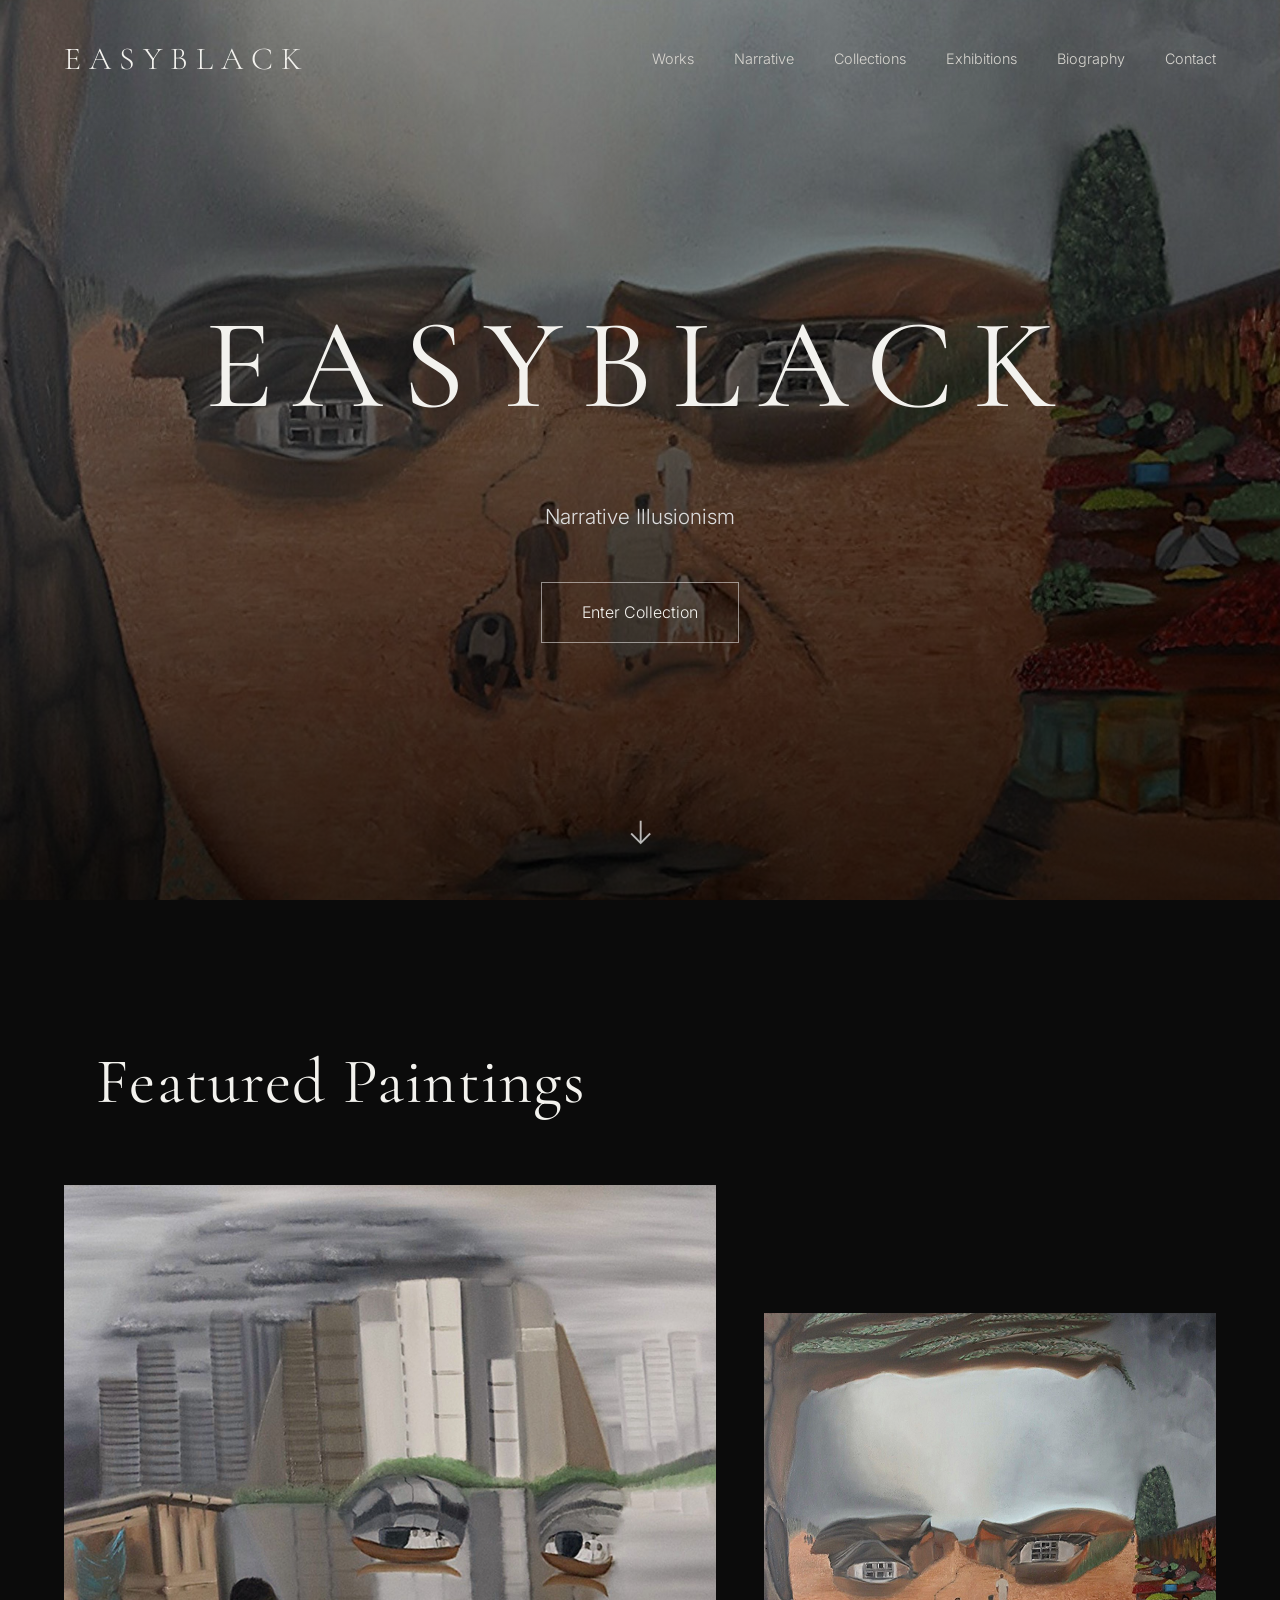
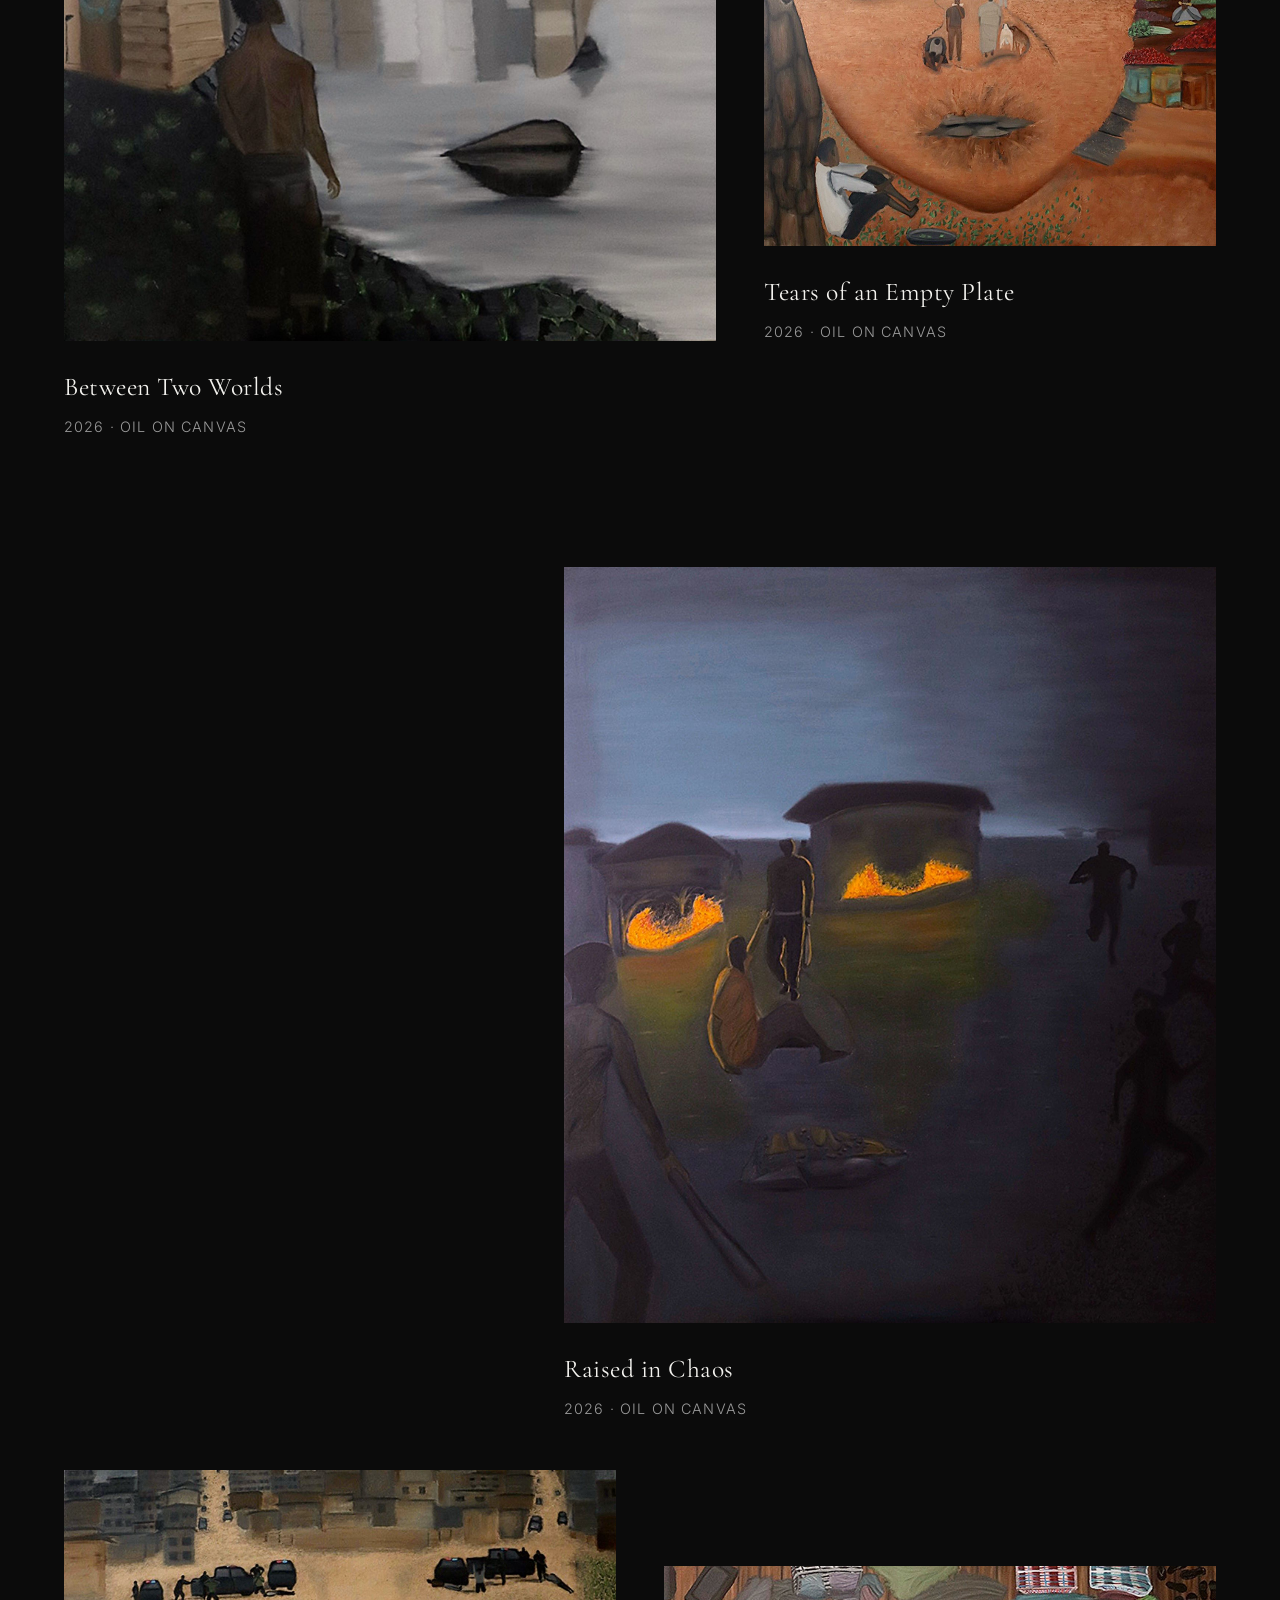
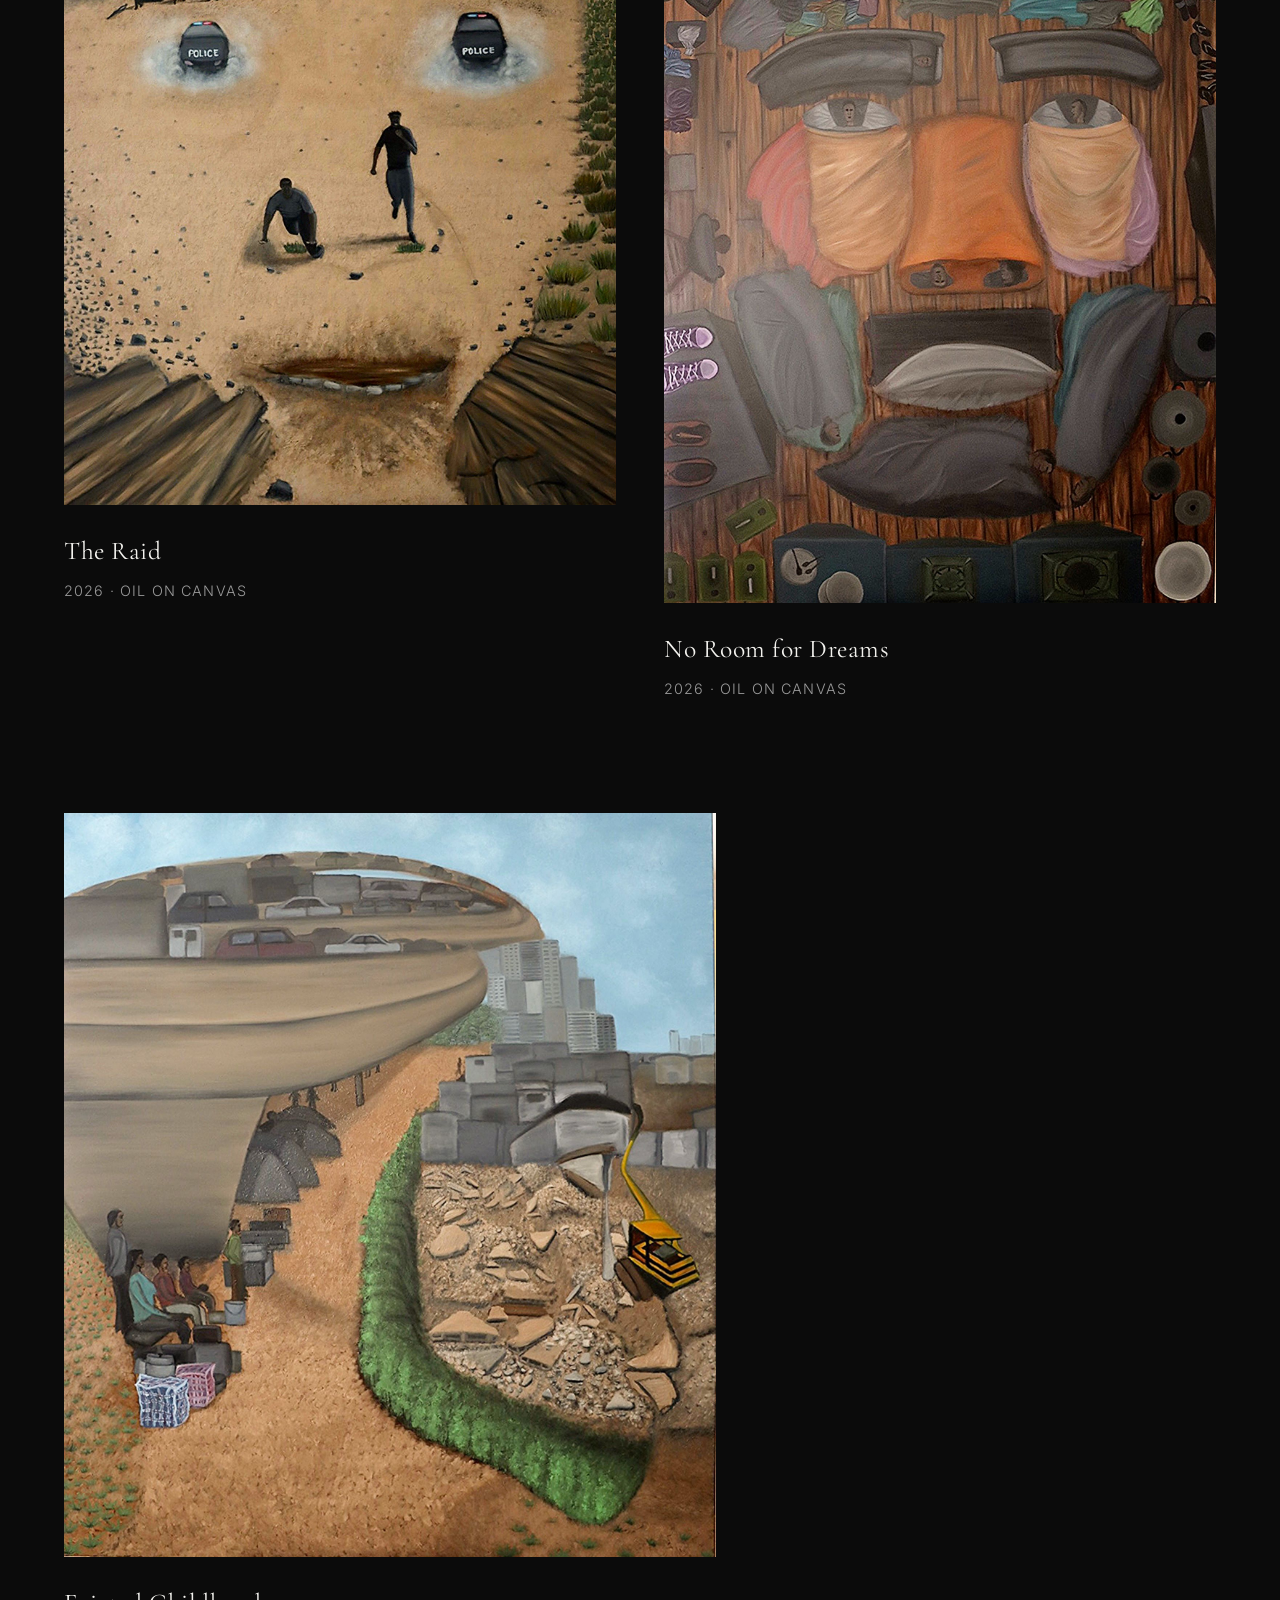
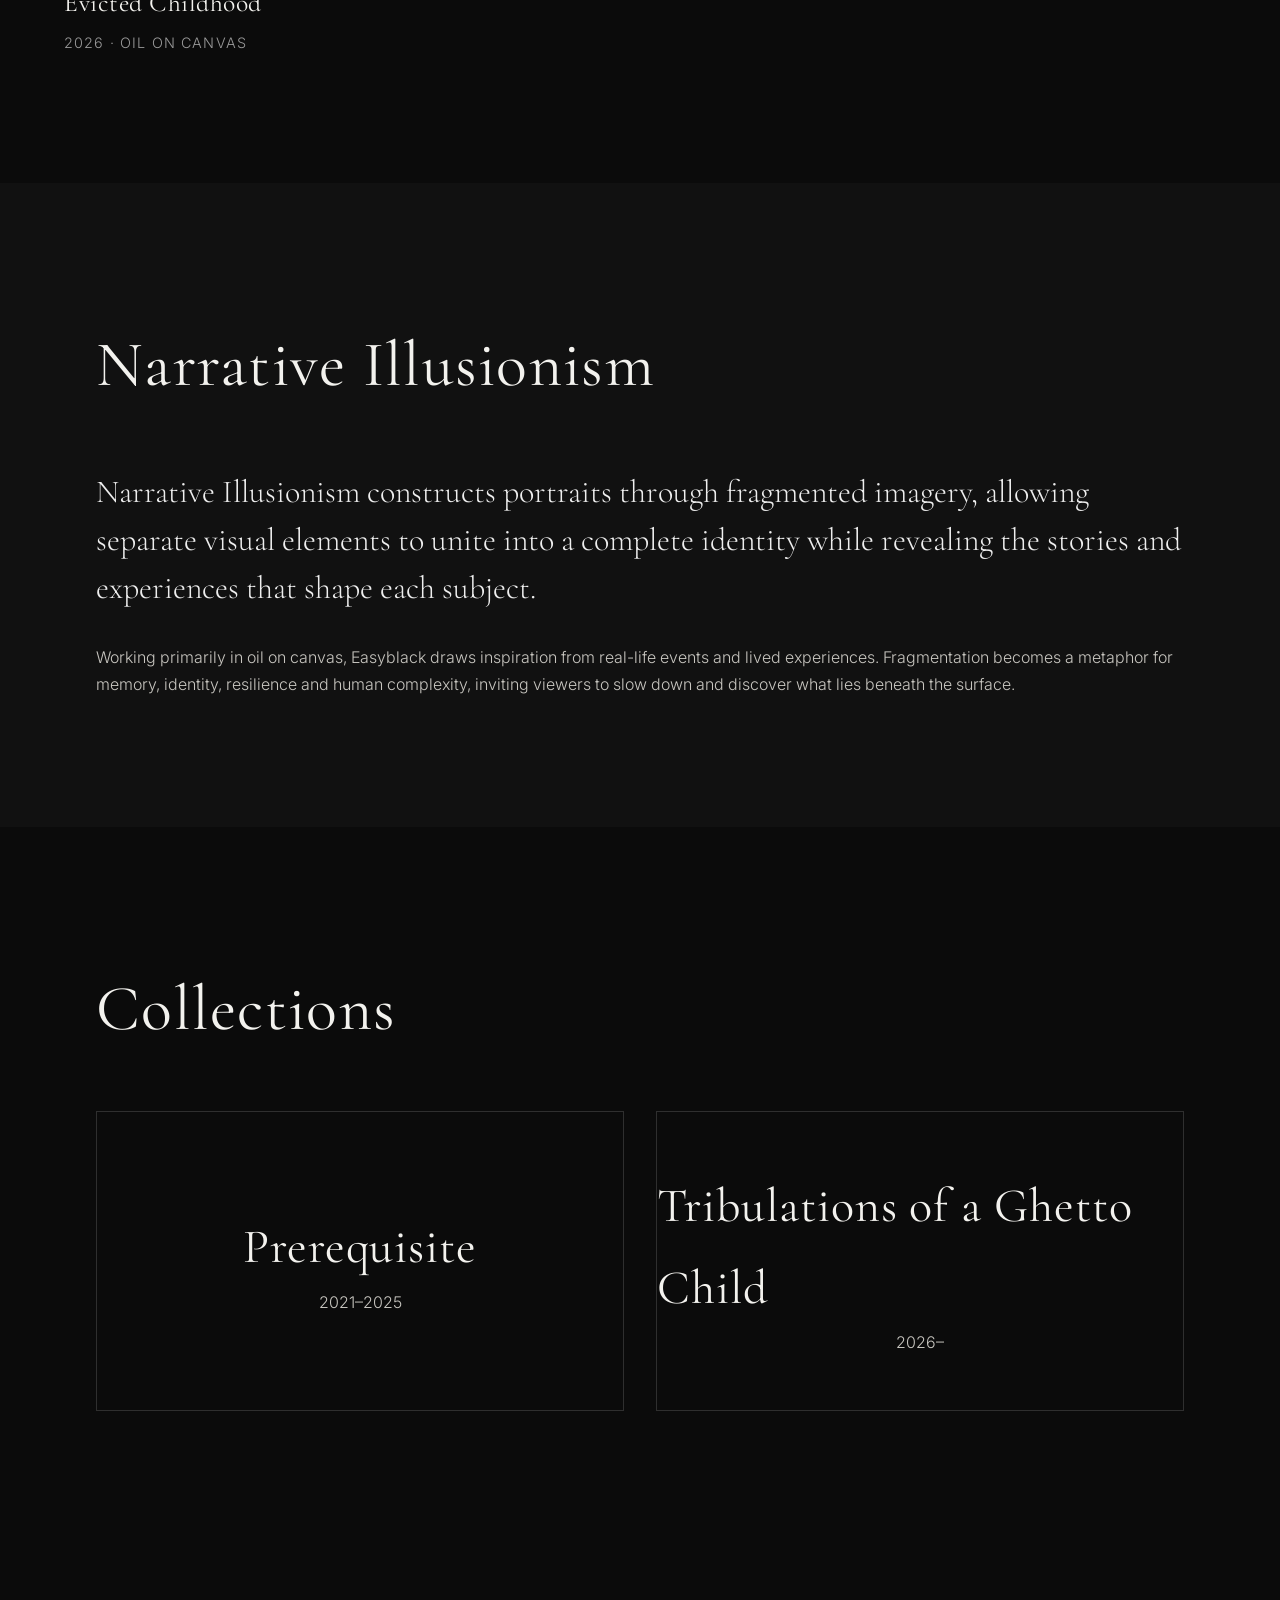
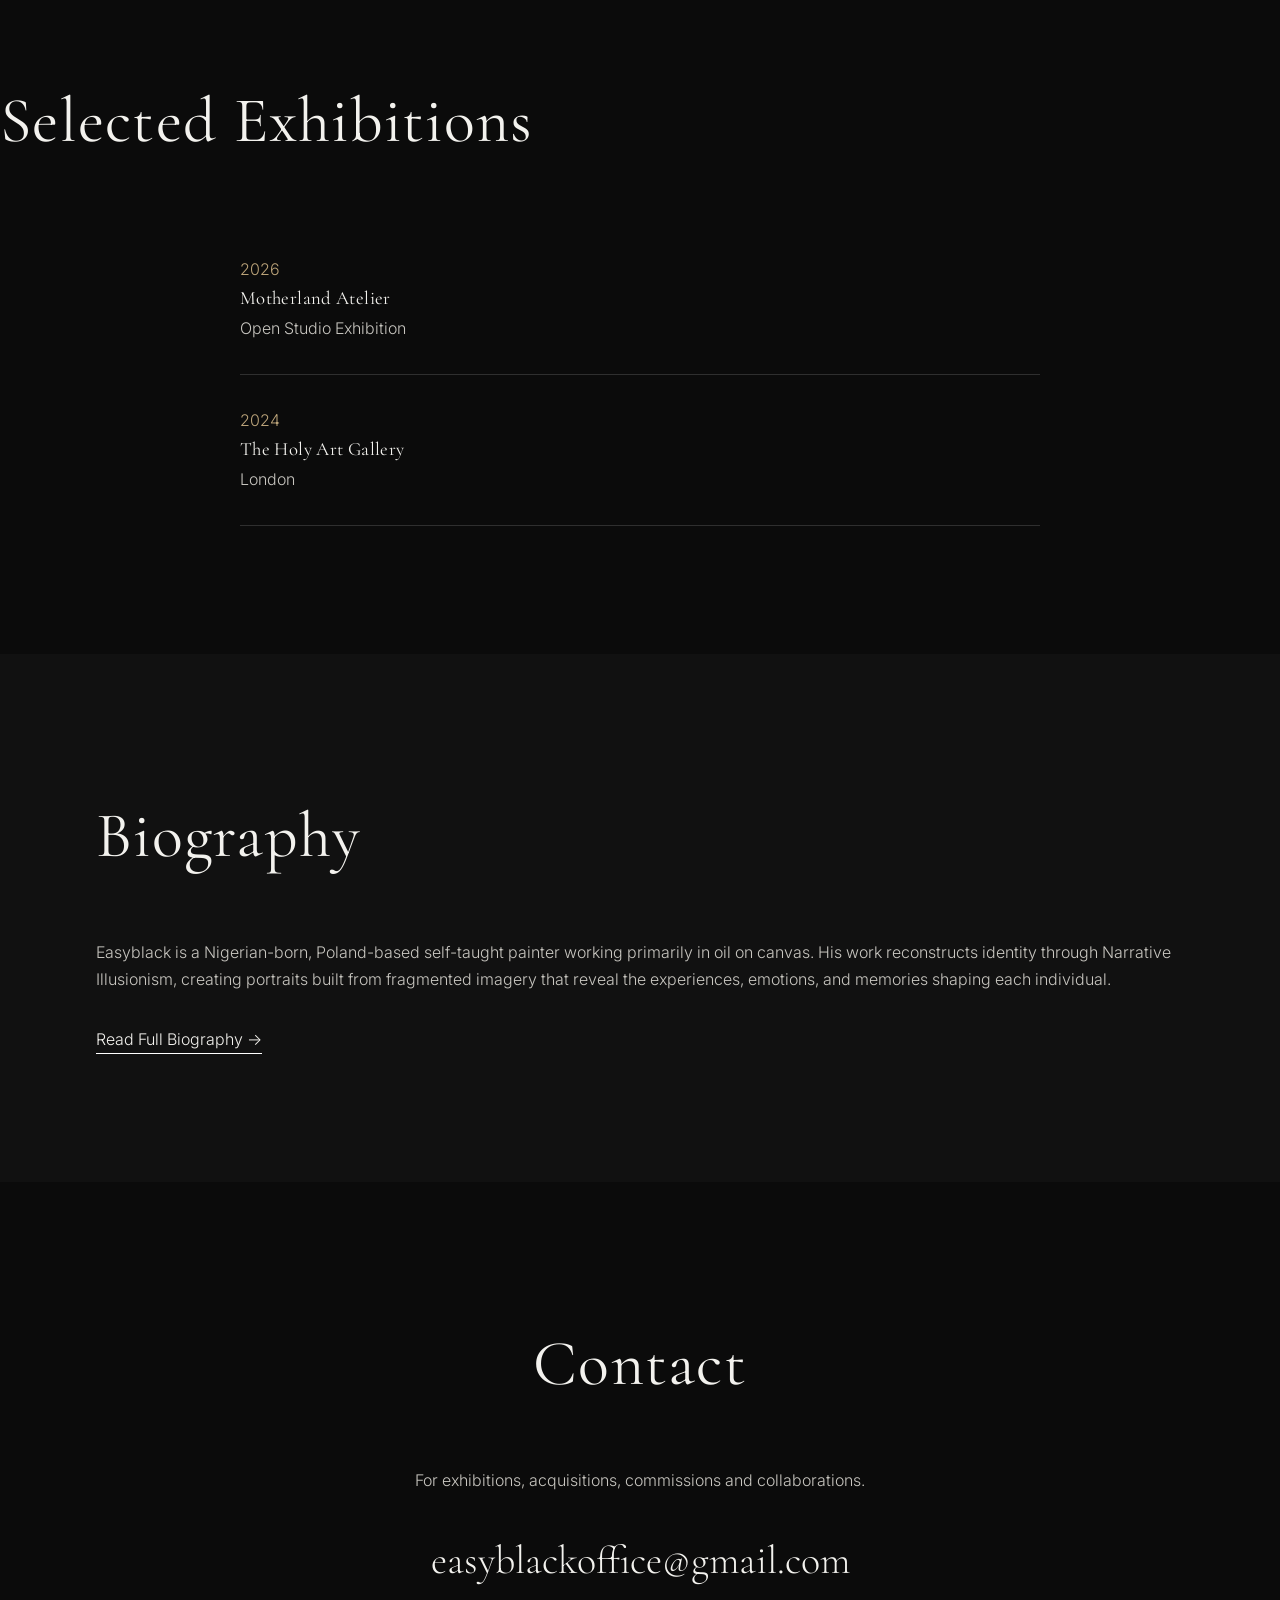
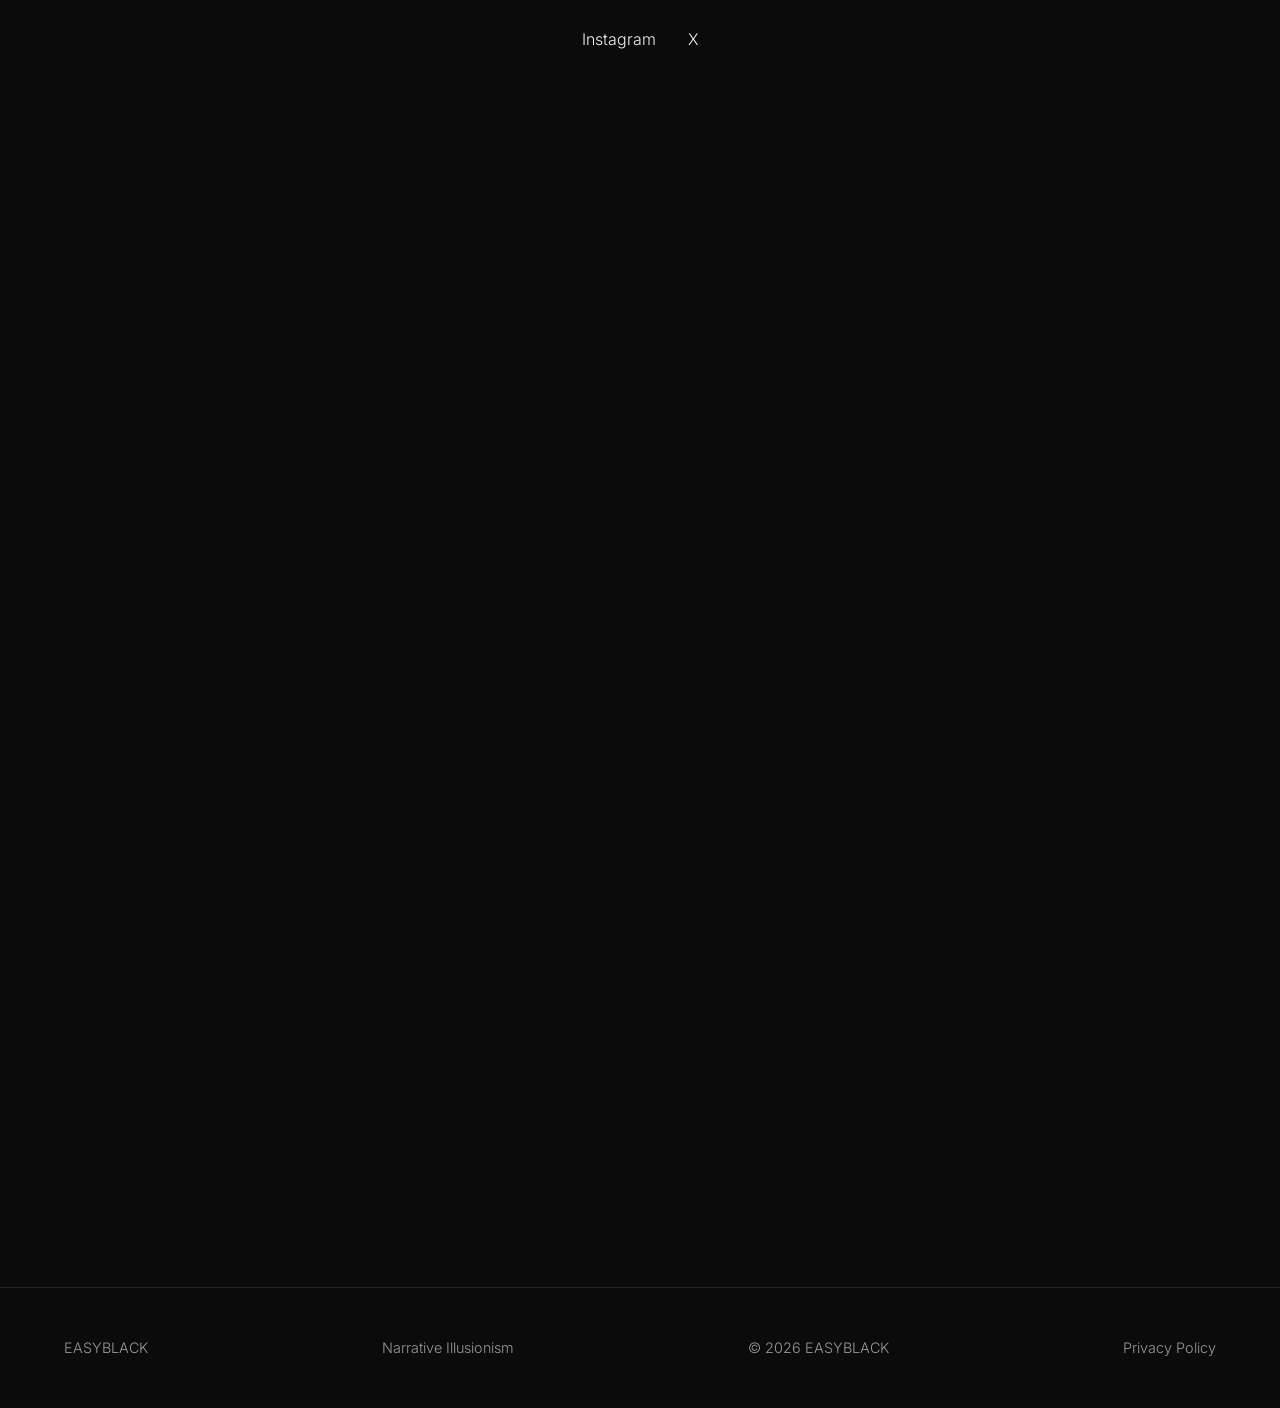
==== commit 201dae9e: "add EASYBLACK privacy policy" ====
--- a/index.html
+++ b/index.html
@@ -459,6 +459,10 @@
 
 </div>
 
+<div>
+    <a href="privacy.html">Privacy Policy</a>
+</div>
+
 </div>
 
 </footer>
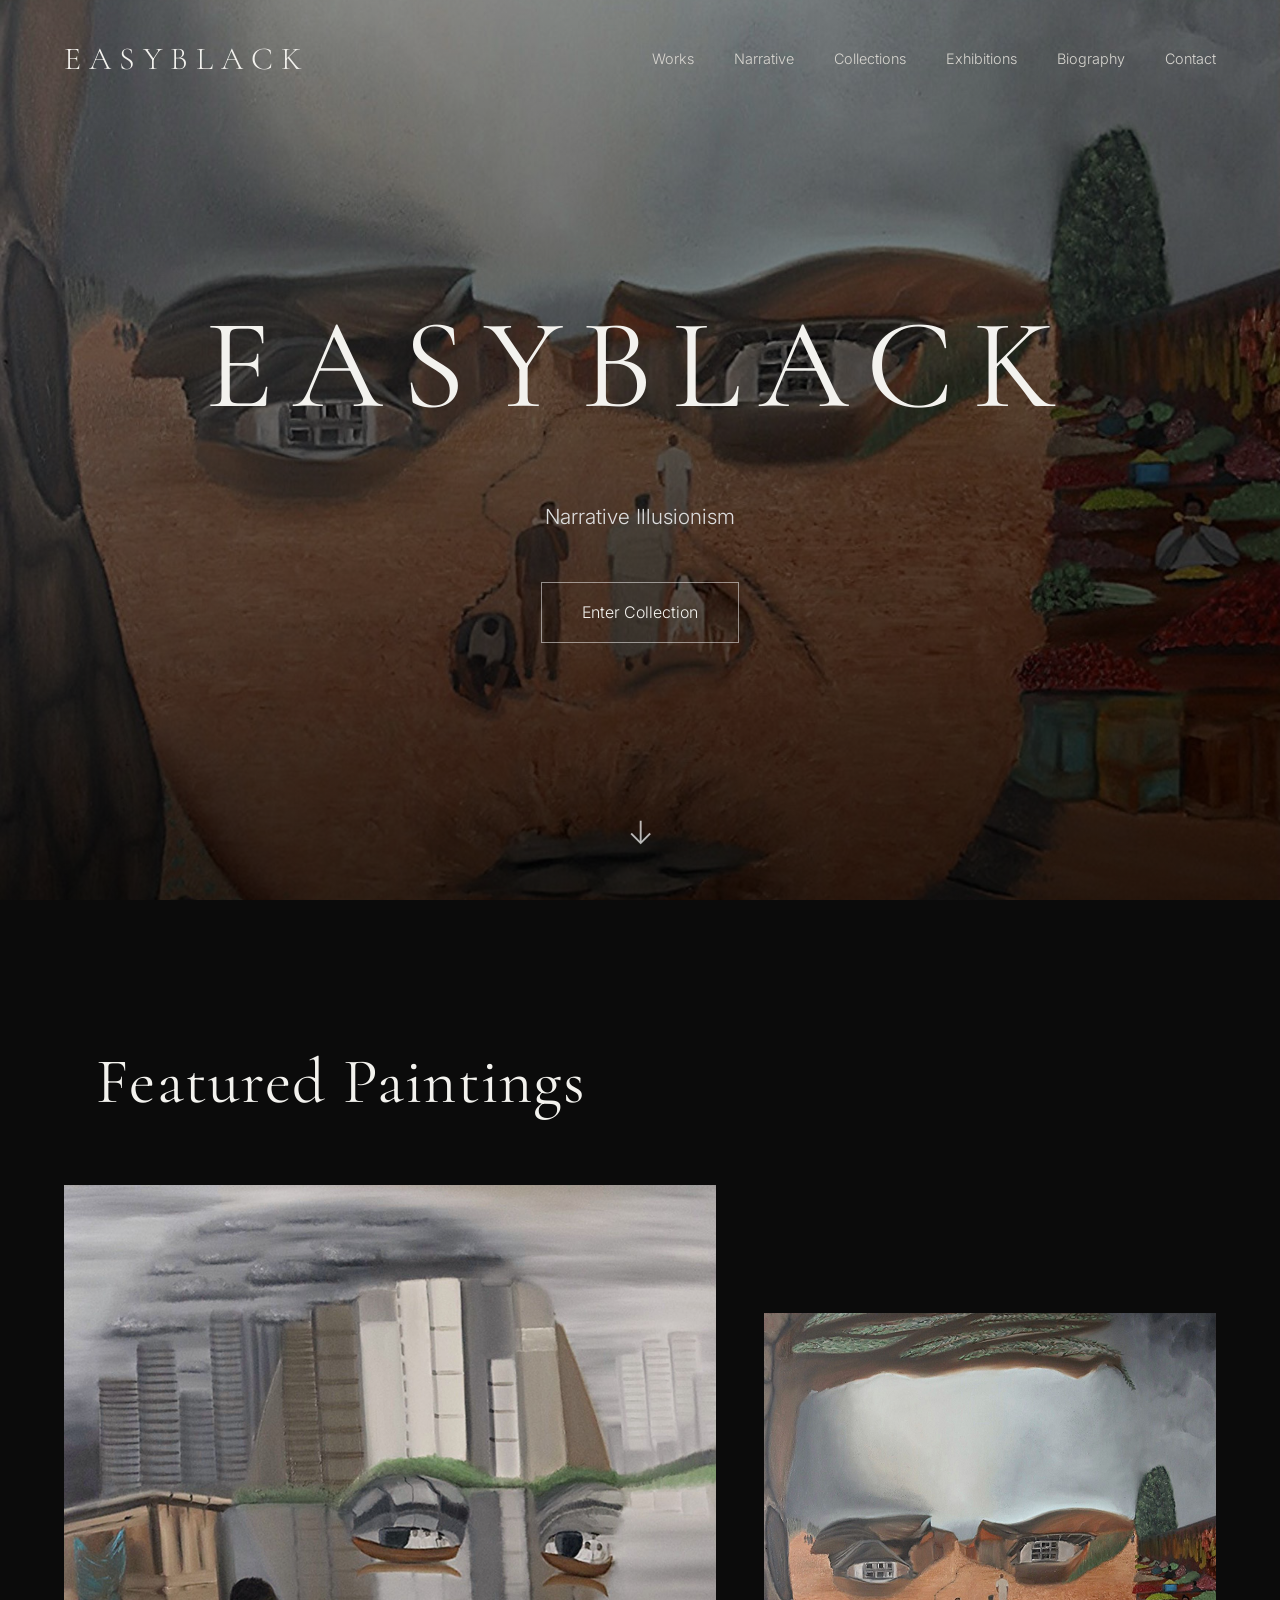
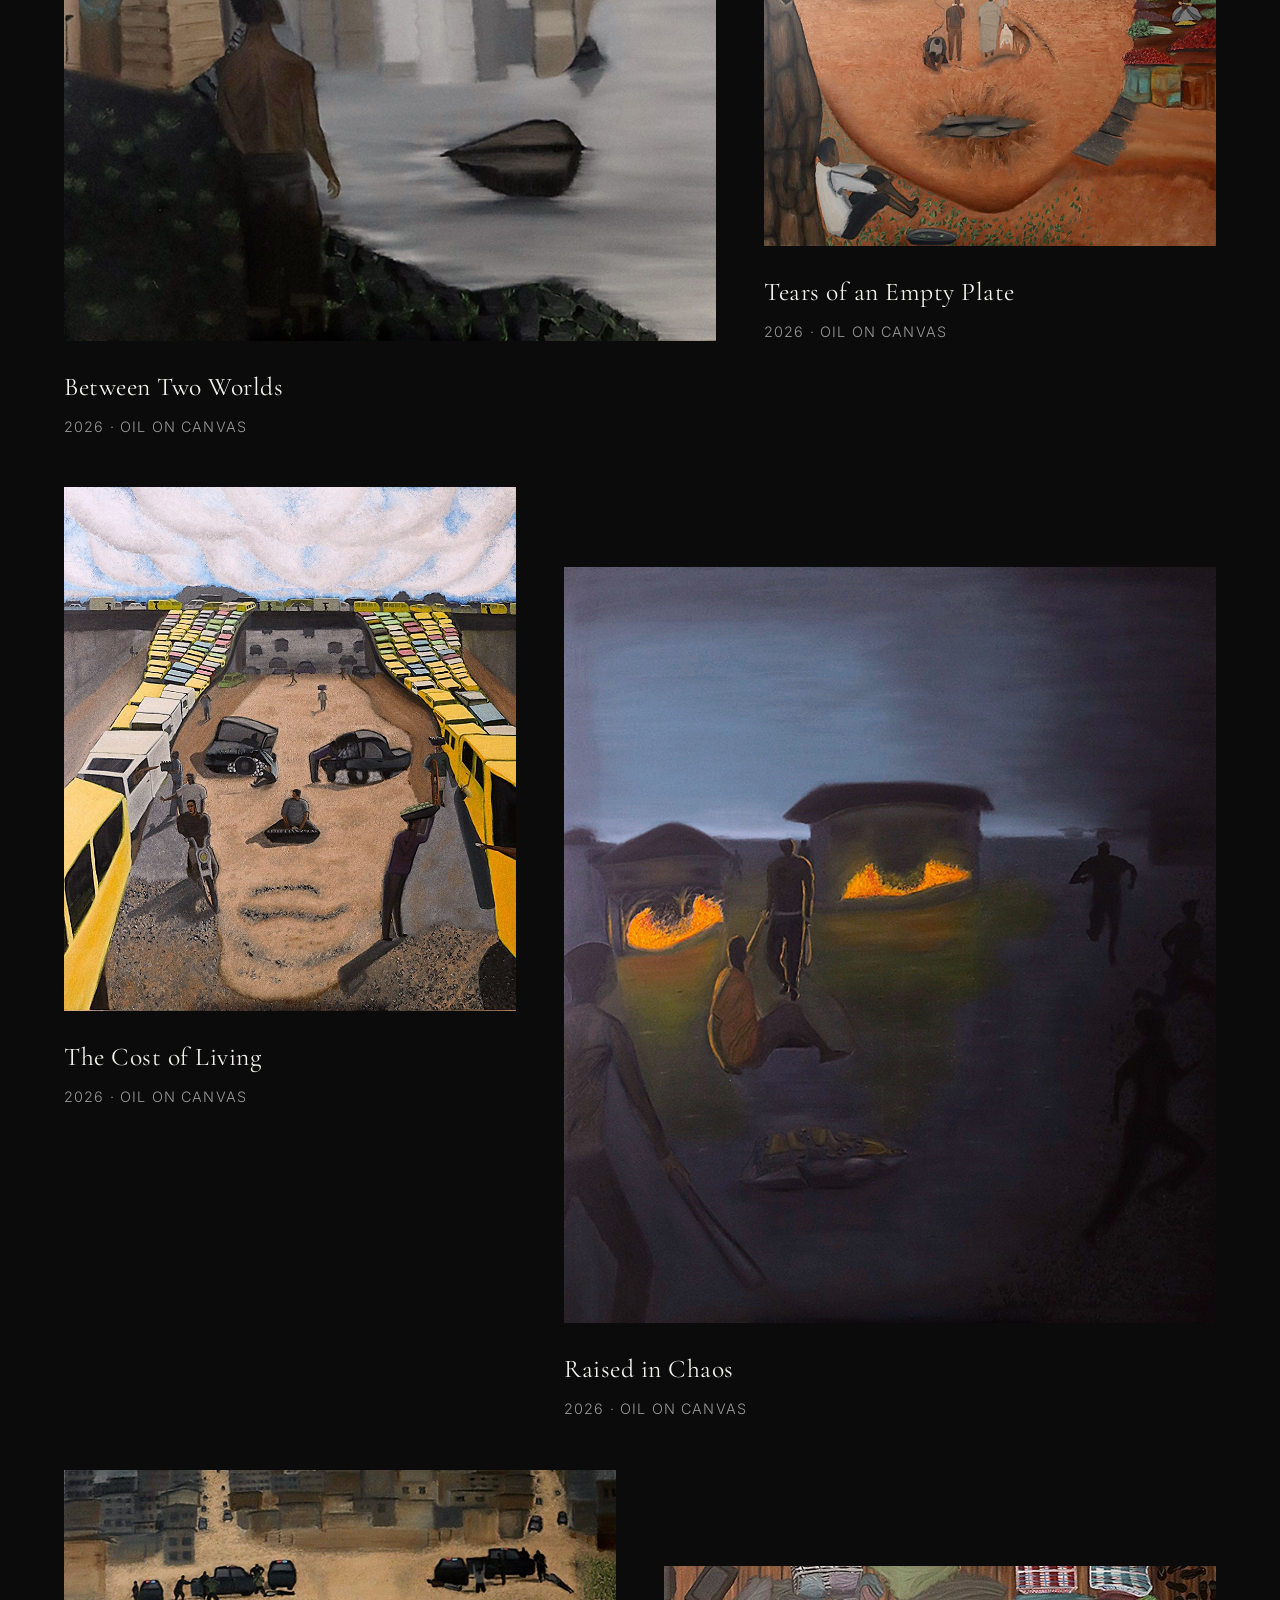
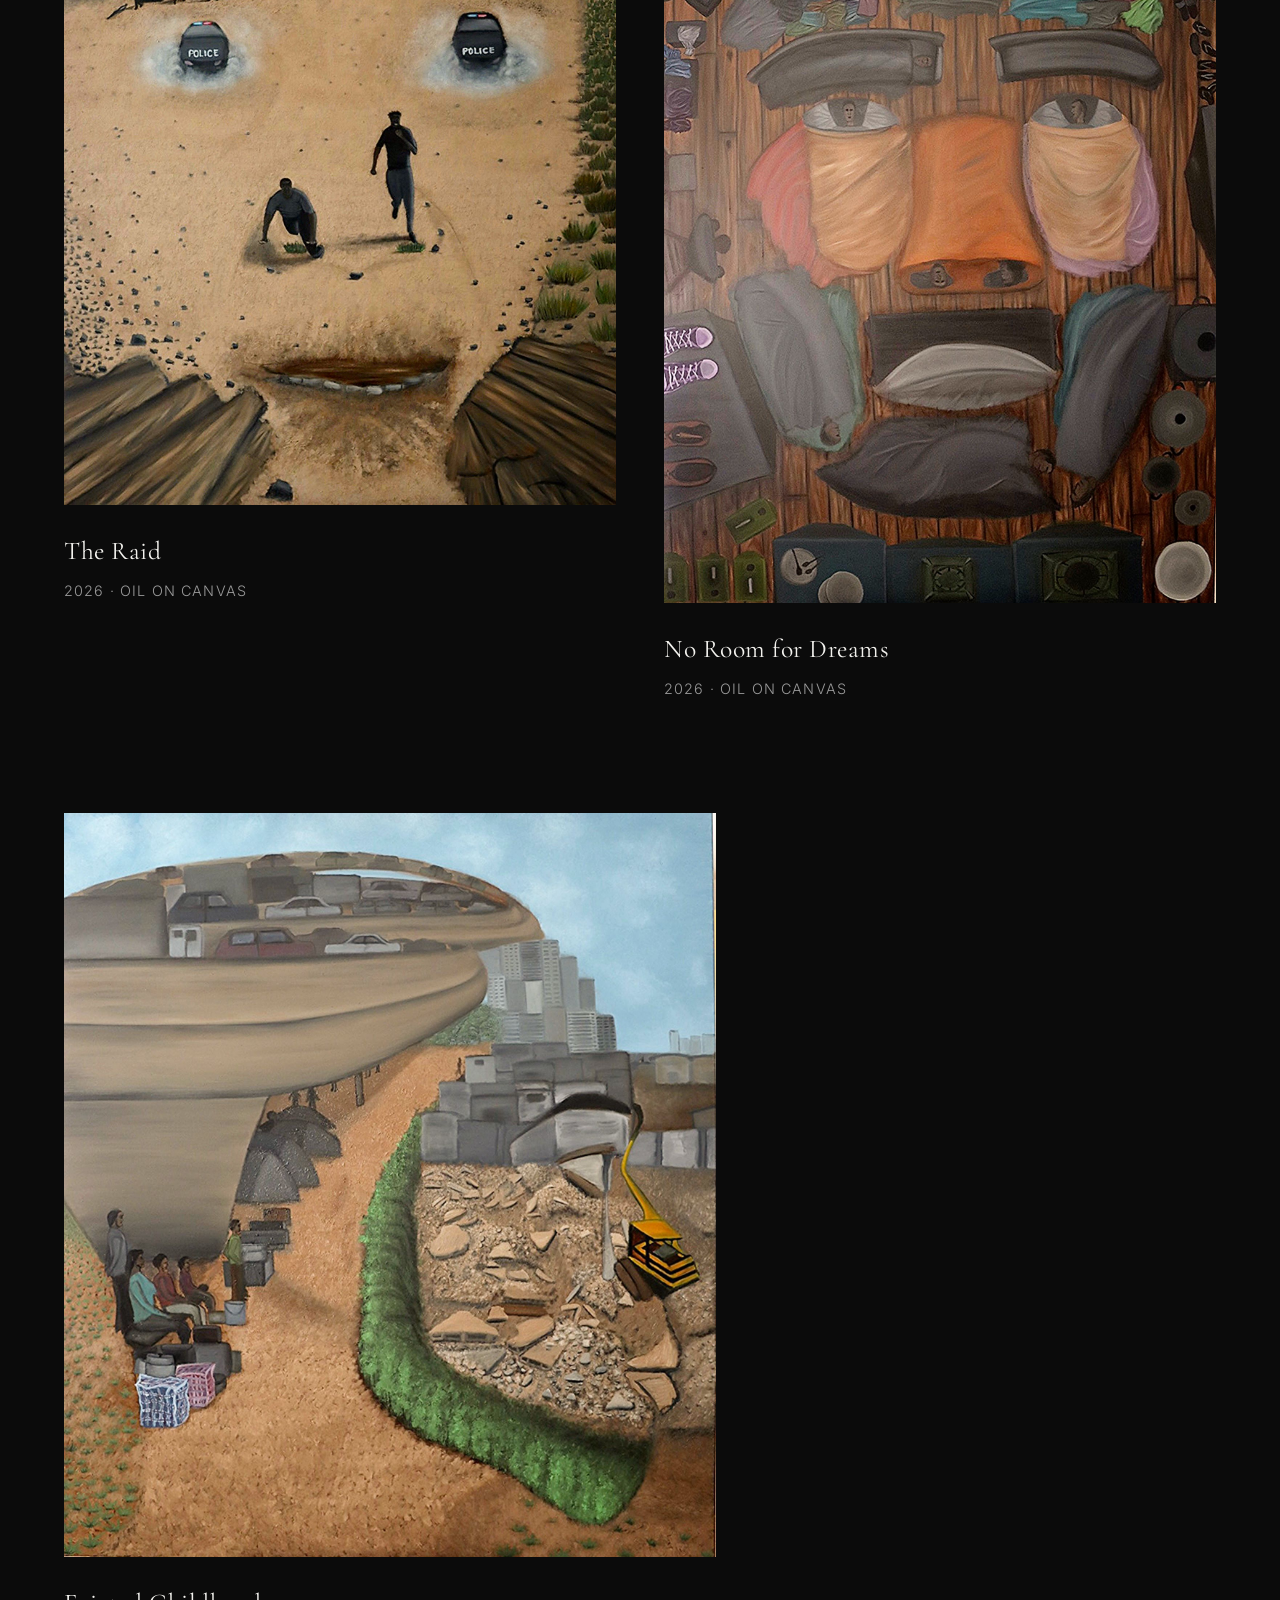
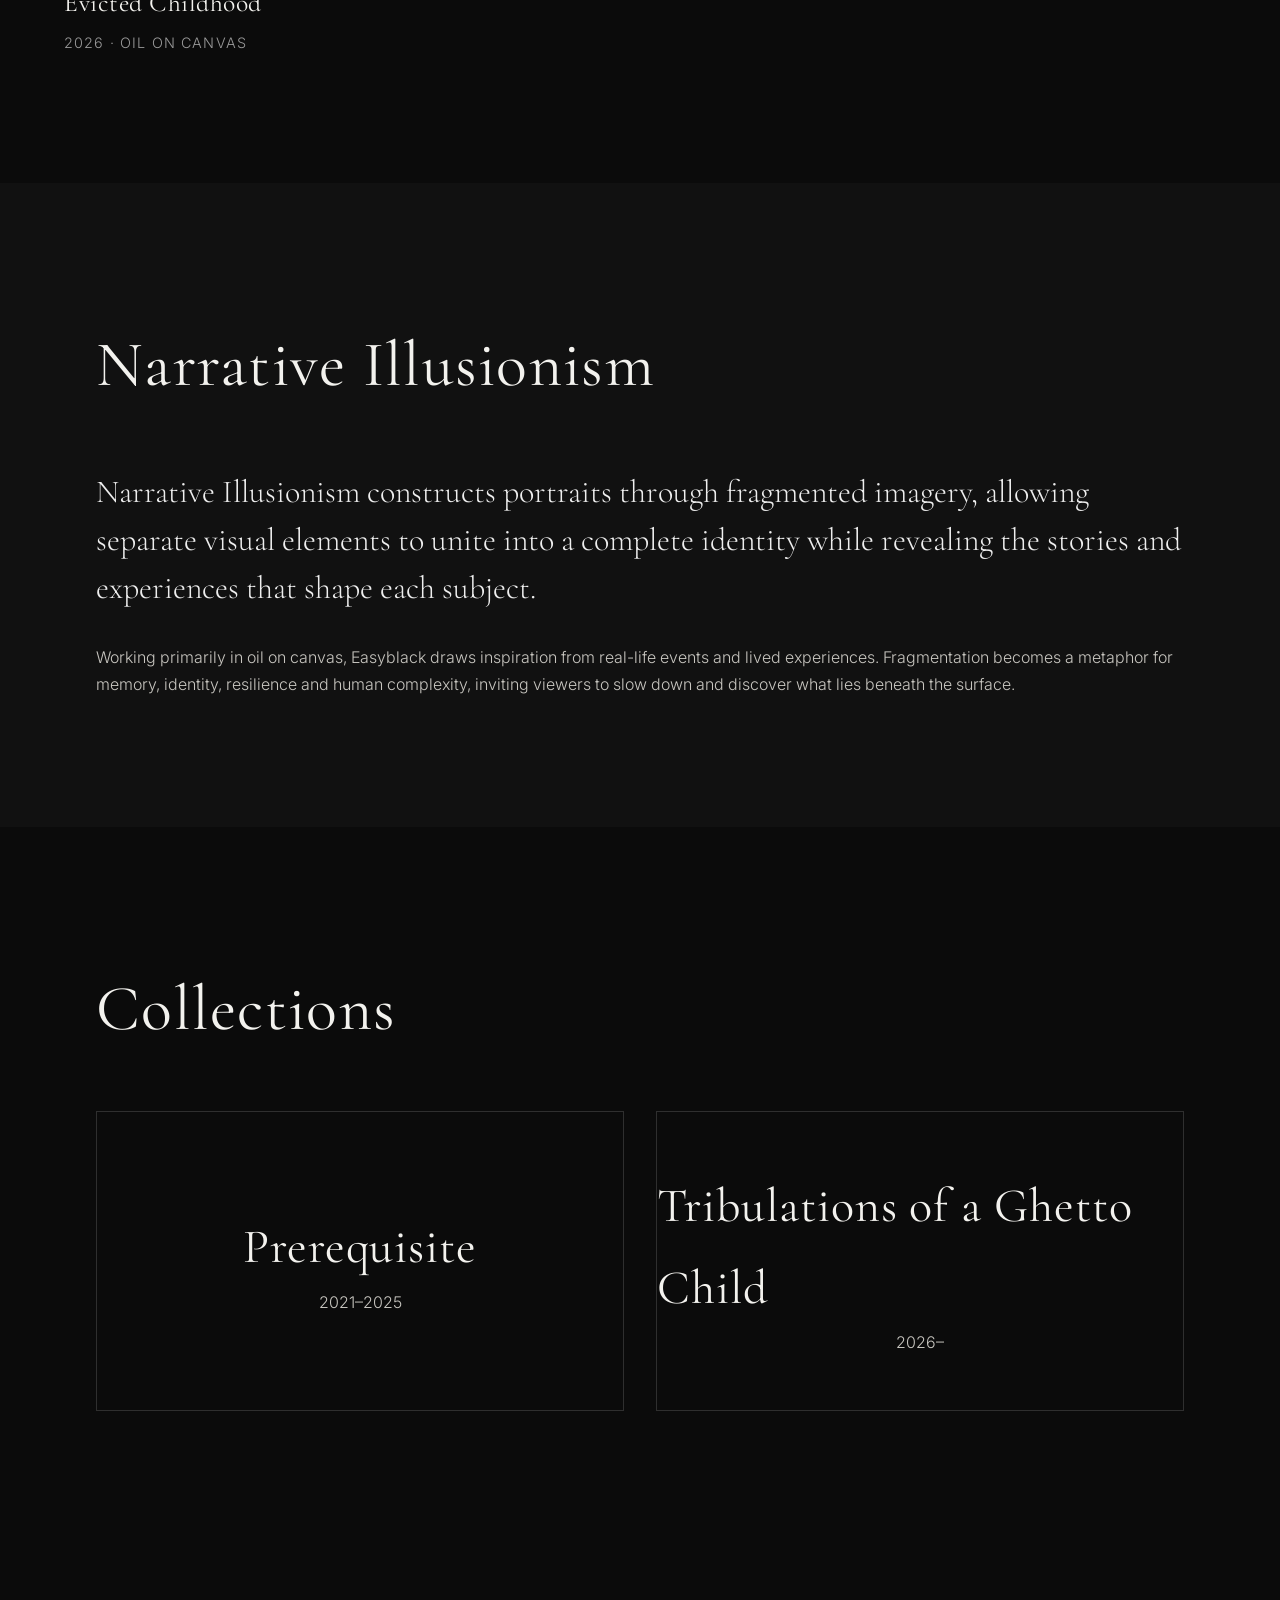
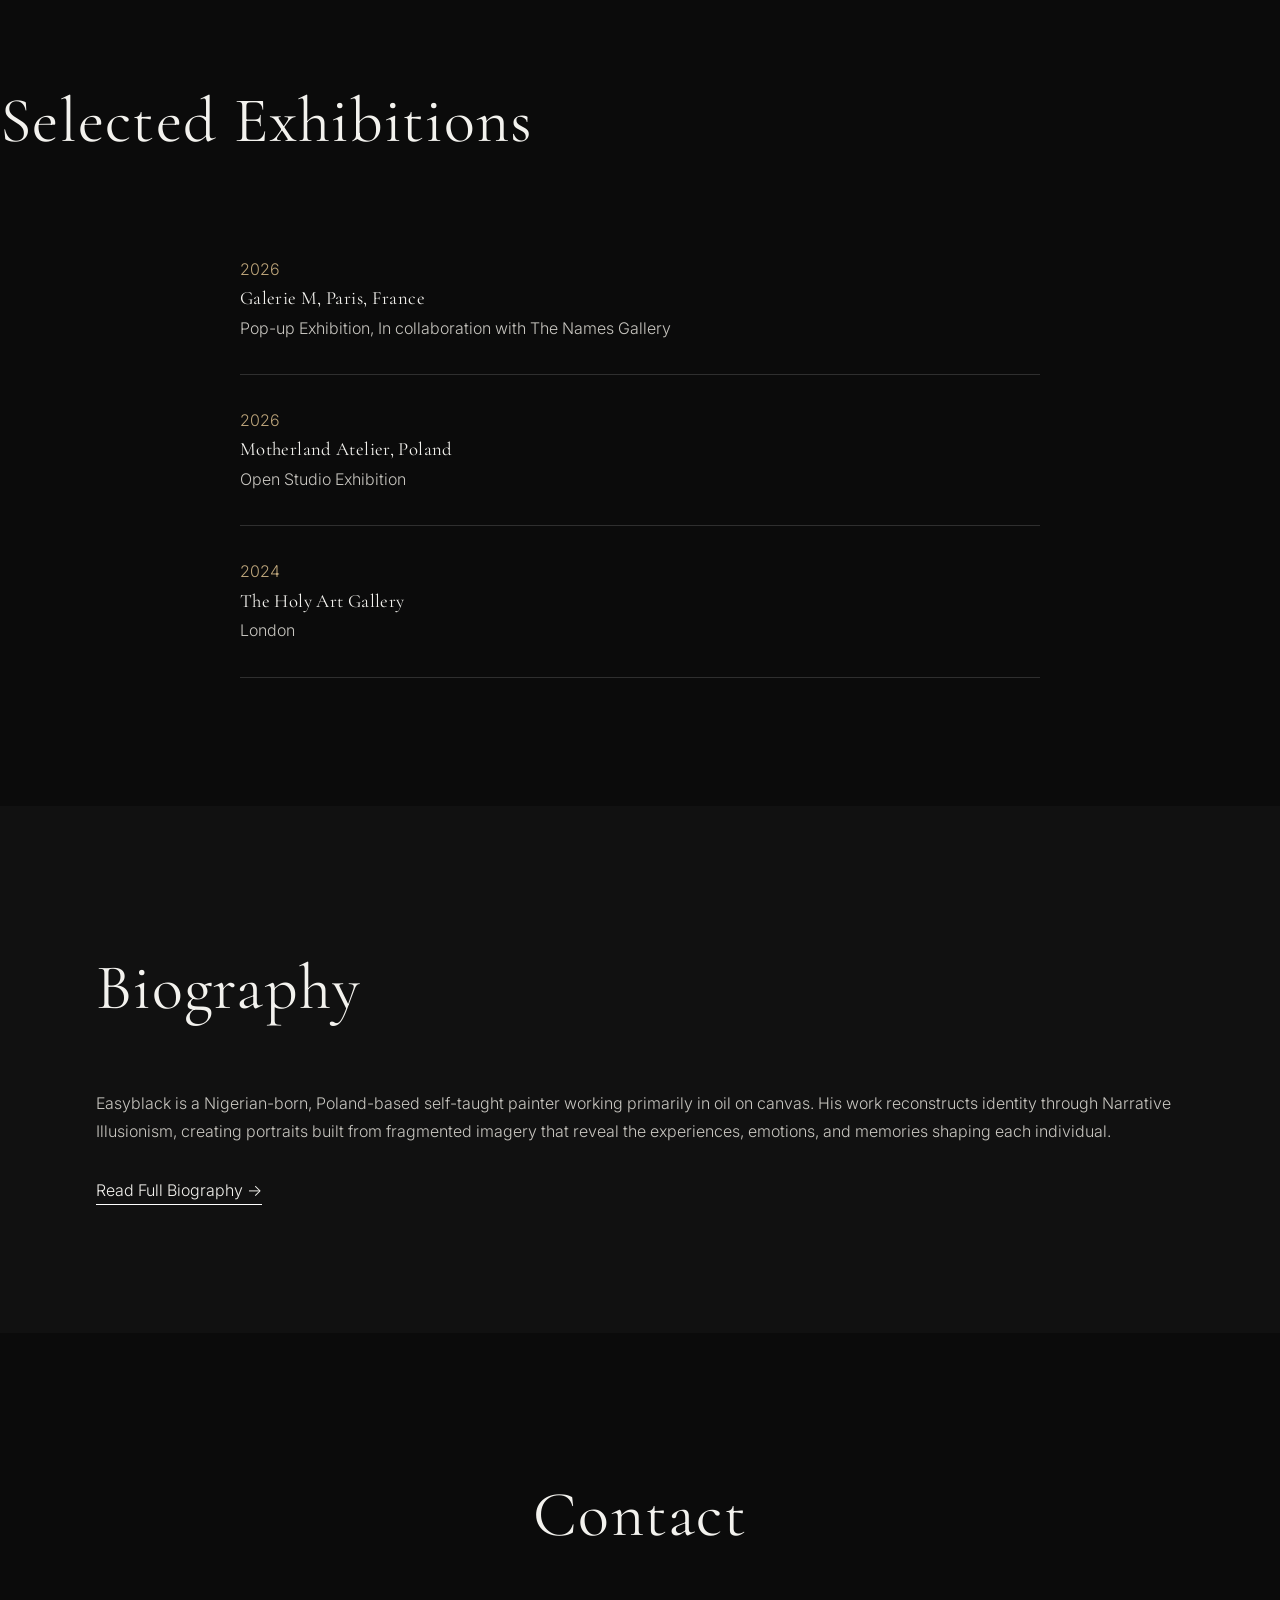
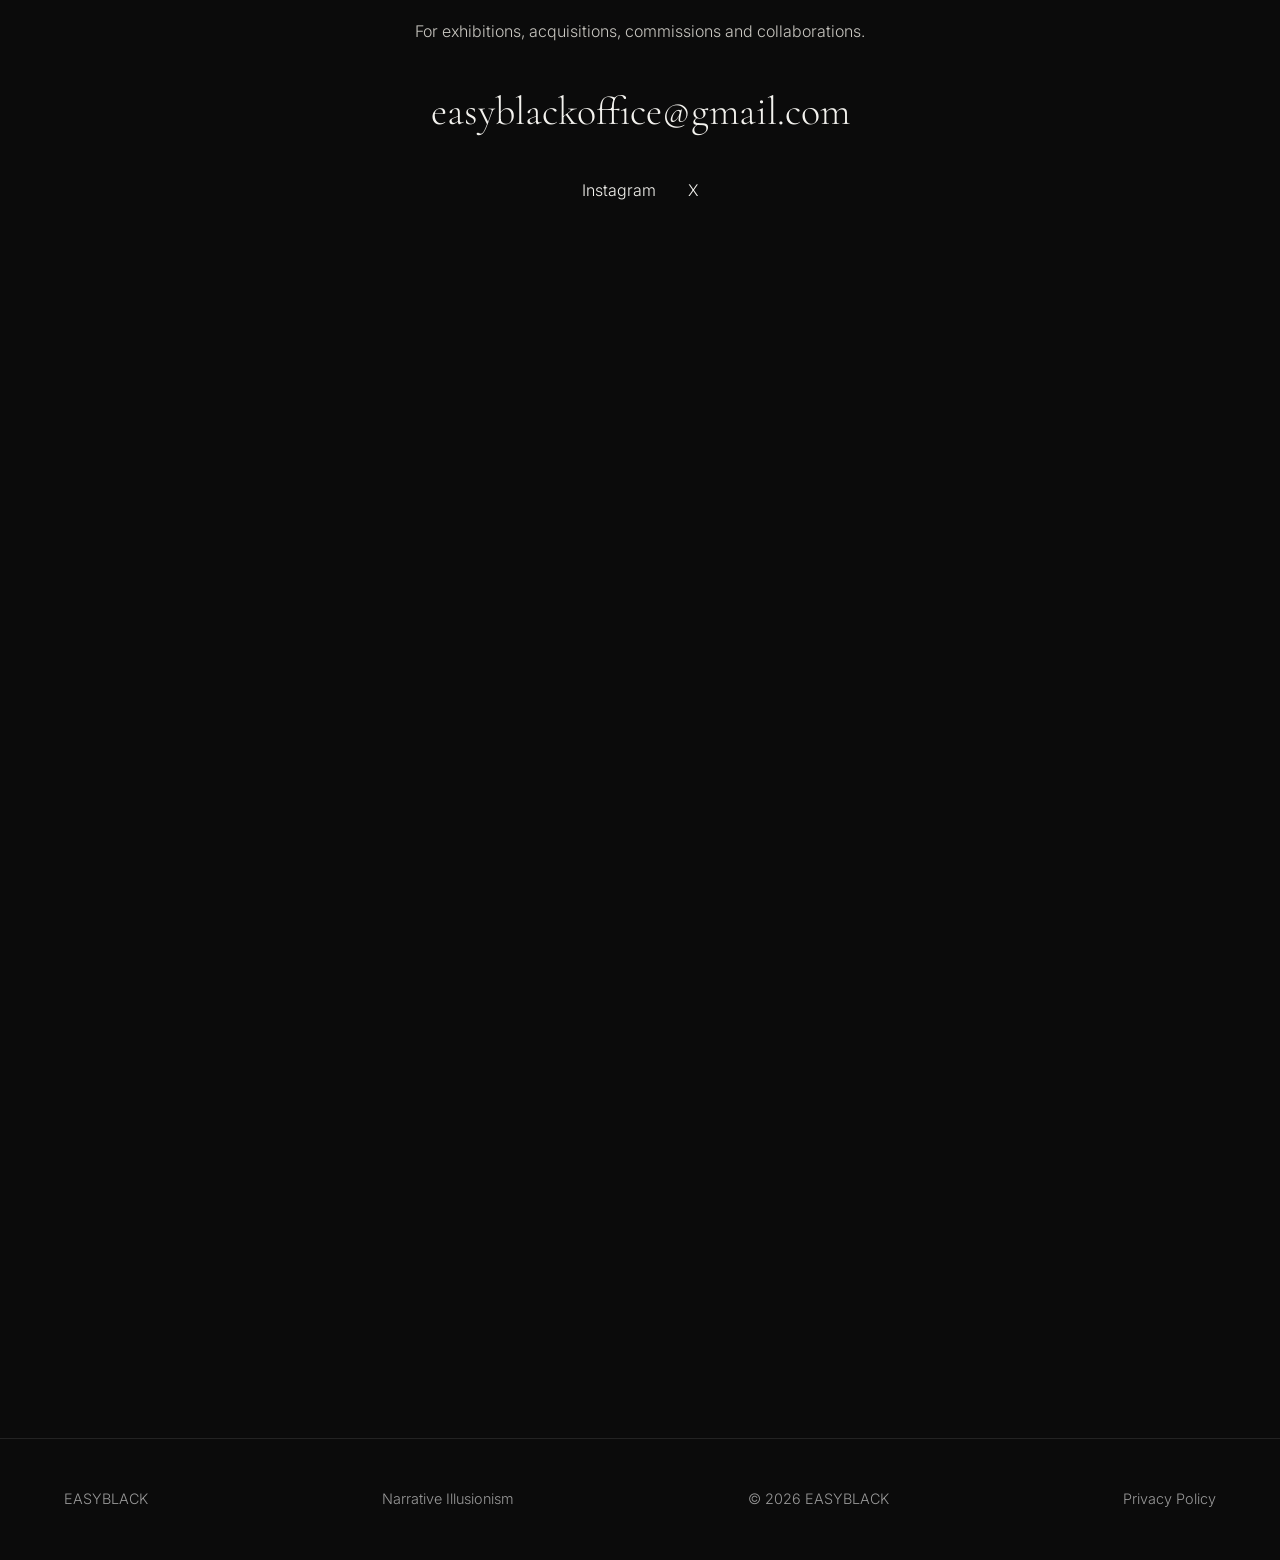
==== commit 1a2b0e32: "added Galerie M exhibition" ====
--- a/index.html
+++ b/index.html
@@ -292,7 +292,25 @@
 
 <h3>
 
-Motherland Atelier
+Galerie M, Paris, France
+
+</h3>
+
+<p>
+
+Pop-up Exhibition, In collaboration with The Names Gallery
+
+</p>
+
+</div>
+
+<div class="timeline-item">
+
+<span>2026</span>
+
+<h3>
+
+Motherland Atelier, Poland
 
 </h3>
 
